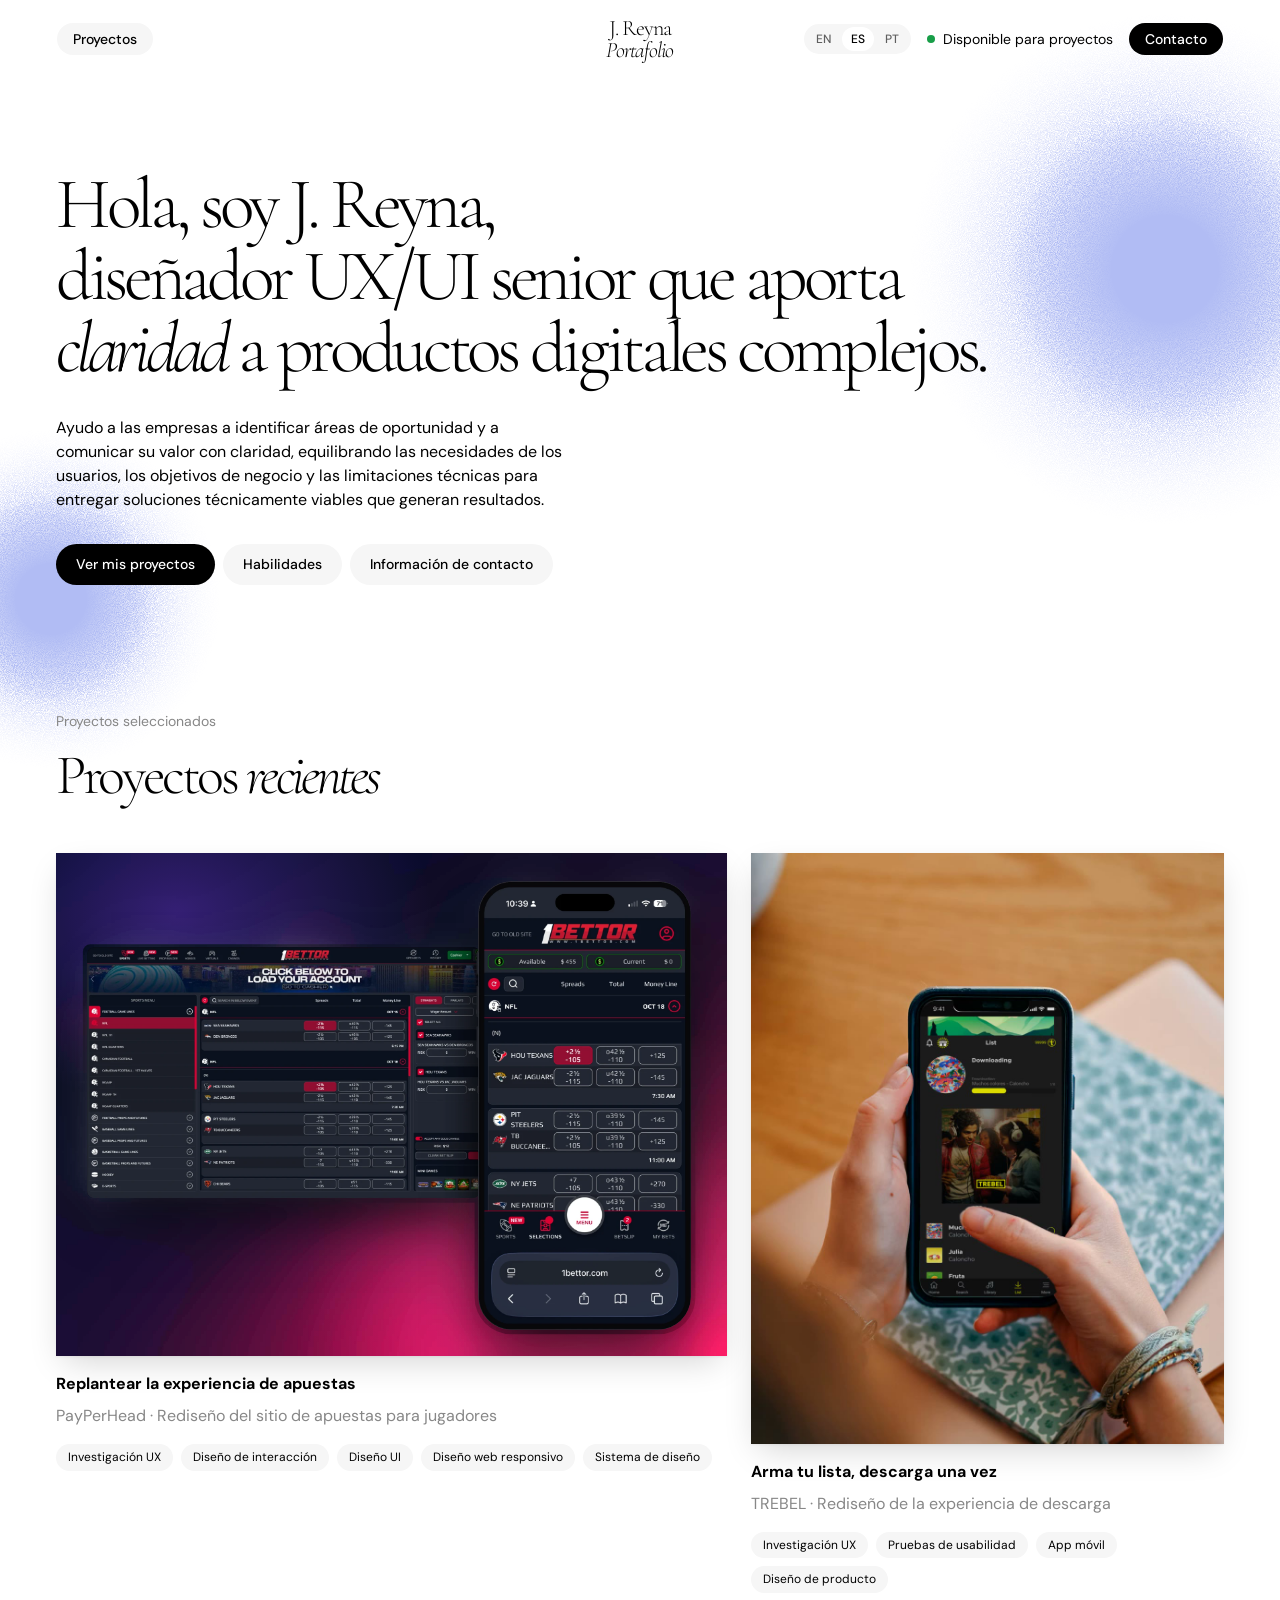
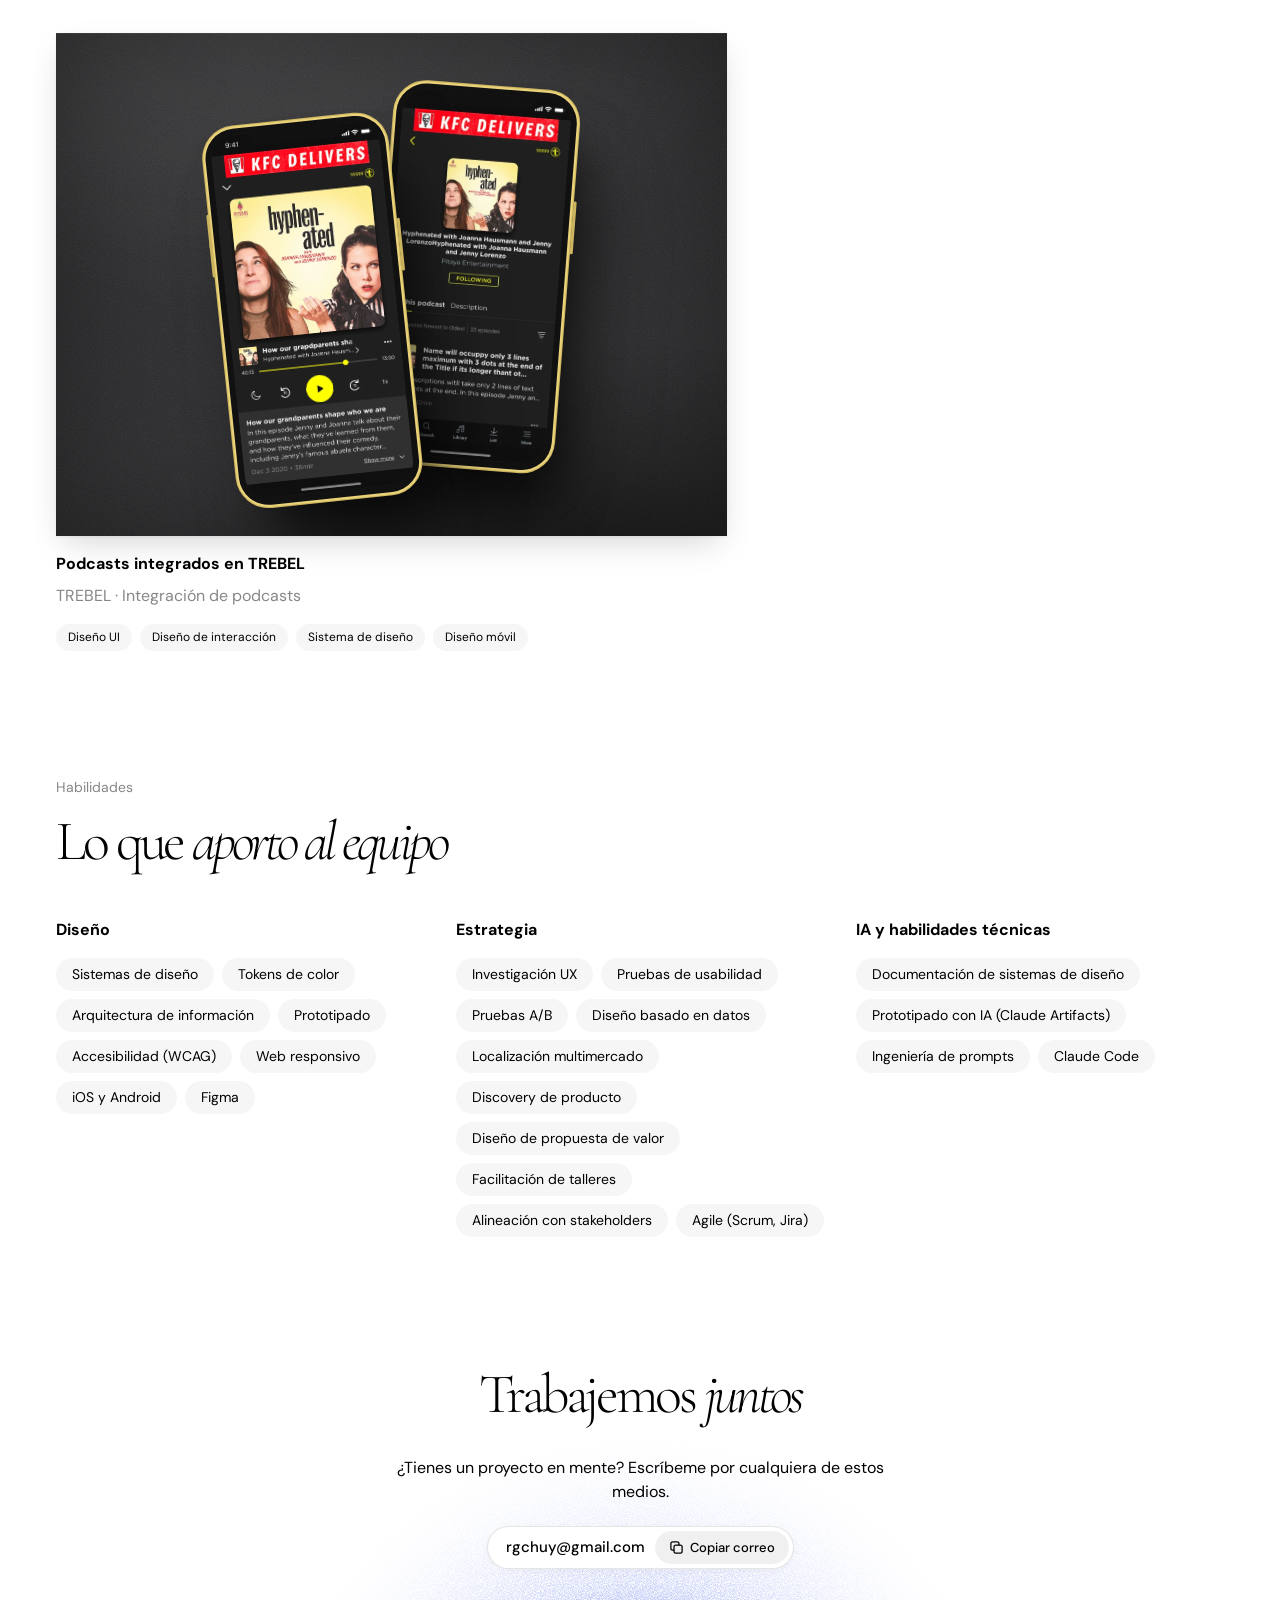
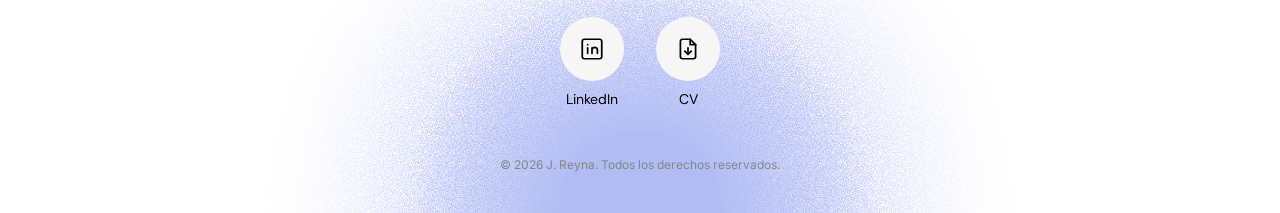
==== es/index.html @ 68fd041c "Update the skills list for UX/UI, product and lead roles Co-Authored-By: Claude Opus 5.5 <noreply@an" ====
<!doctype html>
<html lang="es">
<head>
  <meta charset="utf-8">
  <meta name="viewport" content="width=device-width, initial-scale=1">
  <title>J. Reyna — Portafolio</title>
  <meta name="description" content="Portafolio de J. Reyna: proyectos seleccionados, habilidades e información de contacto.">
  <link rel="preconnect" href="https://fonts.googleapis.com">
  <link rel="preconnect" href="https://fonts.gstatic.com" crossorigin>
  <link href="https://fonts.googleapis.com/css2?family=Cormorant+Garamond:ital,wght@0,300;1,300&family=DM+Sans:wght@400;500;700&family=Inter:wght@400&display=swap" rel="stylesheet">
  <link rel="stylesheet" href="../styles.css?v=145">
</head>
<body class="has-orbs" style="--project-color: #2343e0;">

  <!-- Grainy gradient orbs at the top of the page, in blue (ref. Cornelius "Point" cover) -->
  <div class="orbs" aria-hidden="true">
    <span class="orb orb--1"></span>
    <span class="orb orb--hero-left"></span>
  </div>

  <!-- ============ HEADER (fixed; becomes a floating bubble on scroll) ============ -->
  <header class="site-header" id="header">
    <div class="header-inner">
      <nav class="nav-left" aria-label="Principal">
        <a class="pill pill--soft" href="#work">Proyectos</a>
      </nav>

      <a class="wordmark" href="#top" aria-label="J. Reyna — inicio">
        <span>J. Reyna</span>
        <span class="wordmark-sub">Portafolio</span>
      </a>

      <div class="nav-right">
        <nav class="lang-switch" aria-label="Idioma"><a href="../index.html" hreflang="en" lang="en">EN</a><a href="../es/index.html" hreflang="es" lang="es" aria-current="page">ES</a><a href="../pt/index.html" hreflang="pt-BR" lang="pt-BR">PT</a></nav>
        <span class="availability"><i class="dot" aria-hidden="true"></i><span class="availability-text">Disponible para proyectos</span></span>
        <a class="pill pill--black" href="#contact">Contacto</a>
      </div>
    </div>
  </header>

  <main id="top">

    <!-- ============ HERO ============ -->
    <section class="hero">
      <h1 class="display">
        Hola, soy J. Reyna,<br>
        diseñador UX/UI senior que aporta<br class="br-wide">
        <em>claridad</em> a productos digitales complejos.
      </h1>
      <p class="lead">Ayudo a las empresas a identificar áreas de oportunidad y a comunicar su valor con claridad, equilibrando las necesidades de los usuarios, los objetivos de negocio y las limitaciones técnicas para entregar soluciones técnicamente viables que generan resultados.</p>
      <div class="cta-row">
        <a class="btn btn--black" href="#work">Ver mis proyectos</a>
        <a class="btn btn--soft" href="#skills">Habilidades</a>
        <a class="btn btn--soft" href="#contact">Información de contacto</a>
      </div>
    </section>

    <!-- ============ WORK ============ -->
    <section class="section" id="work">
      <div class="section-head">
        <p class="eyebrow">Proyectos seleccionados</p>
        <h2 class="display display--md">Proyectos <em>recientes</em></h2>
      </div>

      <!-- Each card: max 5 tags. Swap .thumb for an <img> to show real project crops. -->
      <div class="cards">
        <article class="card">
          <a class="thumb motion-shot" href="project-1.html" aria-label="Replantear la experiencia de apuestas">
            <img src="../images/project-1-cover-bg.jpg" alt="Replantear la experiencia de apuestas — experiencia de apuestas en escritorio y móvil">
            <svg class="shot-bg" viewBox="0 0 2000 1500" preserveAspectRatio="xMidYMid slice" aria-hidden="true"><defs><radialGradient id="p1c-g1"><stop offset="0" stop-color="#e0194a" stop-opacity=".55"/><stop offset="1" stop-color="#e0194a" stop-opacity="0"/></radialGradient><radialGradient id="p1c-g2"><stop offset="0" stop-color="#6a2bd1" stop-opacity=".45"/><stop offset="1" stop-color="#6a2bd1" stop-opacity="0"/></radialGradient><mask id="p1c-m"><rect width="2000" height="1500" fill="#fff"/><rect x="80" y="272" width="1200" height="770" rx="22" fill="#000"/><rect x="1247" y="72" width="658" height="1362" rx="110" fill="#000"/></mask></defs><g mask="url(#p1c-m)"><ellipse class="shot-glow shot-glow--1" cx="1560" cy="1380" rx="840" ry="630" fill="url(#p1c-g1)"/><ellipse class="shot-glow shot-glow--2" cx="360" cy="180" rx="760" ry="570" fill="url(#p1c-g2)"/></g></svg><span class="shot-layer shot-layer--desk" style="left:4.600%;top:18.800%;width:58.500%;height:49.933%;border-radius:1.71% / 2.67%;background-image:url('../images/project-1-cover.webp');background-size:170.940% 200.267%;background-position:11.084% 37.550%;" aria-hidden="true"></span><span class="shot-layer shot-layer--phone" style="left:62.900%;top:5.533%;width:31.800%;height:89.200%;border-radius:15.72% / 7.47%;background-image:url('../images/project-1-cover.webp');background-size:314.465% 112.108%;background-position:92.229% 51.235%;" aria-hidden="true"></span>
          </a>
          <div class="card-body">
            <h3><a href="project-1.html">Replantear la experiencia de apuestas</a></h3>
            <p>PayPerHead · Rediseño del sitio de apuestas para jugadores</p>
            <ul class="tags tags--small">
              <li>Investigación UX</li><li>Diseño de interacción</li><li>Diseño UI</li><li>Diseño web responsivo</li><li>Sistema de diseño</li>
            </ul>
          </div>
        </article>

        <article class="card">
          <a class="thumb thumb--tall" href="project-2.html" aria-label="Arma tu lista, descarga una vez">
            <video src="../assets/trebel-download-two-songs-tall.mp4" poster="../assets/trebel-download-two-songs-tall-poster.jpg" width="1024" height="1280" data-play-in-view muted loop playsinline preload="metadata" aria-label="Arma tu lista, descarga una vez — manos sosteniendo un iPhone mientras TREBEL descarga dos canciones de una lista de 8, con un anuncio durante la descarga"></video>
          </a>
          <div class="card-body">
            <h3><a href="project-2.html">Arma tu lista, descarga una vez</a></h3>
            <p>TREBEL · Rediseño de la experiencia de descarga</p>
            <ul class="tags tags--small">
              <li>Investigación UX</li><li>Pruebas de usabilidad</li><li>App móvil</li><li>Diseño de producto</li>
            </ul>
          </div>
        </article>

        <article class="card">
          <!-- Live mini version of the project 3 showcase: player + scrolling show page on rubber -->
          <a class="thumb thumb--scene" href="project-3.html" aria-label="Podcasts integrados en TREBEL">
            <span class="rubber-scene rubber-scene--thumb">
              <span class="iphone"><span class="iphone__screen">
                <span class="iphone__notch"></span>
                <img src="../images/podcast-screens/7-player-indicator.webp?v=2" width="750" height="1624" alt="Reproductor de podcasts en un teléfono" loading="lazy">
              </span></span>
              <span class="iphone"><span class="iphone__screen">
                <span class="iphone__notch"></span>
                <video src="../assets/trebel-podcast-show-scroll.mp4?v=3" poster="../assets/trebel-podcast-show-scroll-poster.jpg?v=3" width="750" height="1624" data-play-in-view muted loop playsinline preload="metadata" aria-label="Página de un programa de podcast desplazándose por sus episodios"></video>
              </span></span>
            </span>
          </a>
          <div class="card-body">
            <h3><a href="project-3.html">Podcasts integrados en TREBEL</a></h3>
            <p>TREBEL · Integración de podcasts</p>
            <ul class="tags tags--small">
              <li>Diseño UI</li><li>Diseño de interacción</li><li>Sistema de diseño</li><li>Diseño móvil</li>
            </ul>
          </div>
        </article>

      </div>
    </section>

    <!-- ============ SKILLS ============ -->
    <section class="section" id="skills">
      <div class="section-head">
        <p class="eyebrow">Habilidades</p>
        <h2 class="display display--md">Lo que <em>aporto al equipo</em></h2>
      </div>
      <div class="skills-grid">
        <div class="skill-group">
          <h3>Diseño</h3>
          <ul class="tags">
            <li>Sistemas de diseño</li><li>Tokens de color</li><li>Arquitectura de información</li><li>Prototipado</li><li>Accesibilidad (WCAG)</li><li>Web responsivo</li><li>iOS y Android</li><li>Figma</li>
          </ul>
        </div>
        <div class="skill-group">
          <h3>Estrategia</h3>
          <ul class="tags">
            <li>Investigación UX</li><li>Pruebas de usabilidad</li><li>Pruebas A/B</li><li>Diseño basado en datos</li><li>Localización multimercado</li><li>Discovery de producto</li><li>Diseño de propuesta de valor</li><li>Facilitación de talleres</li><li>Alineación con stakeholders</li><li>Agile (Scrum, Jira)</li>
          </ul>
        </div>
        <div class="skill-group">
          <h3>IA y habilidades técnicas</h3>
          <ul class="tags">
            <li>Documentación de sistemas de diseño</li><li>Prototipado con IA (Claude Artifacts)</li><li>Ingeniería de prompts</li><li>Claude Code</li>
          </ul>
        </div>
      </div>
    </section>
  </main>

  <!-- ============ FOOTER / CONTACT ============ -->
  <footer class="footer" id="contact">
    <span class="orb orb--footer" aria-hidden="true"></span>
    <h2 class="display display--md">Trabajemos <em>juntos</em></h2>
    <p class="lead lead--center">¿Tienes un proyecto en mente? Escríbeme por cualquiera de estos medios.</p>

    <div class="email-pill">
      <span class="email-pill__addr">rgchuy@gmail.com</span>
      <button type="button" class="email-pill__btn" data-copy-email="rgchuy@gmail.com" aria-label="Copiar la dirección de correo rgchuy@gmail.com">
        <svg viewBox="0 0 24 24" fill="none" stroke="currentColor" stroke-width="2" stroke-linecap="round" stroke-linejoin="round" aria-hidden="true"><rect x="8" y="8" width="13" height="13" rx="3"/><path d="M16 8V6a3 3 0 0 0-3-3H6a3 3 0 0 0-3 3v7a3 3 0 0 0 3 3h2"/></svg>
        <span class="email-pill__label">Copiar correo</span>
      </button>
    </div>

    <ul class="contact-icons">
      <li>
        <a class="icon-btn" href="https://www.linkedin.com/in/jes%C3%BAs-reyna-gonz%C3%A1lez-114232109/" target="_blank" rel="noopener" aria-label="LinkedIn">
          <svg viewBox="0 0 24 24" fill="none" stroke="currentColor" stroke-width="1.6" stroke-linecap="round" stroke-linejoin="round"><rect x="3" y="3" width="18" height="18" rx="2"/><path d="M8 11v5M8 8v.01M12 16v-5M12 13a2.5 2.5 0 0 1 5 0v3"/></svg>
        </a>
        <span>LinkedIn</span>
      </li>
      <li>
        <a class="icon-btn" href="../Jesus-Reyna-Senior-UX-UI-Product-Designer-CV-ES.pdf" download aria-label="Descargar CV (PDF)">
          <svg viewBox="0 0 24 24" fill="none" stroke="currentColor" stroke-width="1.6" stroke-linecap="round" stroke-linejoin="round"><path d="M14 3H7a2 2 0 0 0-2 2v14a2 2 0 0 0 2 2h10a2 2 0 0 0 2-2V8z"/><path d="M14 3v5h5M12 11v6M9 14l3 3 3-3"/></svg>
        </a>
        <span>CV</span>
      </li>
    </ul>

    <p class="meta">© <span id="year">2026</span> J. Reyna. Todos los derechos reservados.</p>
  </footer>

  <script src="../script.js?v=34"></script>
</body>
</html>
---- styles.css ----
/* Style reference: DESIGN-2.md (Bajgart Office) — white gallery wall, serif display + compact sans. */

:root {
  --color-gallery-white: #ffffff;
  --color-ink: #000000;
  --color-paper-gray: #f6f6f6;
  --color-quiet-gray: #878787;
  --color-availability-green: #189e48;
  --grid-line: rgba(0, 0, 0, 0.06);

  --font-display: 'Cormorant Garamond', 'Rhymes Text Light', Georgia, 'Times New Roman', serif;
  --font-sans: 'DM Sans', 'Saans Regular', ui-sans-serif, system-ui, -apple-system, 'Segoe UI', Roboto, sans-serif;
  --font-meta: 'Inter', ui-sans-serif, system-ui, sans-serif;

  --radius-pill: 50px;
  --radius-pill-lg: 60px;

  --section-gap: 64px;
  --page-pad: clamp(20px, 5vw, 56px);
}

*, *::before, *::after { box-sizing: border-box; }
html { scroll-behavior: smooth; scroll-padding-top: 96px; }
body {
  margin: 0;
  background: var(--color-gallery-white);
  color: var(--color-ink);
  font-family: var(--font-sans);
  font-size: 16px;
  line-height: 1.5;
  -webkit-font-smoothing: antialiased;
  overflow-x: clip;
}
a { color: inherit; text-decoration: none; }
ul { list-style: none; margin: 0; padding: 0; }
h1, h2, h3, p { margin: 0; }
:focus-visible { outline: 2px solid var(--color-ink); outline-offset: 3px; }

/* ---------- Typography ---------- */
.display {
  font-family: var(--font-display);
  font-weight: 300;
  font-size: clamp(44px, 8vw, 72px);
  line-height: 1;
  letter-spacing: -0.06em;
}
.display--md {
  font-size: clamp(38px, 6vw, 56px);
  line-height: 1.05;
  letter-spacing: -0.06em;
}
.display em { font-style: italic; font-weight: 300; letter-spacing: -0.07em; }
.lead { max-width: 520px; margin-top: 32px; }
.lead--center { margin-inline: auto; text-align: center; }
.eyebrow { font-size: 14px; line-height: 1.21; color: var(--color-quiet-gray); margin-bottom: 16px; }
.meta { font-family: var(--font-meta); font-size: 12px; line-height: 1.2; color: var(--color-quiet-gray); }

/* ---------- Pills & buttons ---------- */
.pill, .btn {
  display: inline-flex; align-items: center; justify-content: center;
  font-size: 14px; line-height: 1.21; font-weight: 500;
  white-space: nowrap; border: 0; cursor: pointer;
  transition: opacity .2s ease, background-color .2s ease;
}
.pill { padding: 8px 16px; border-radius: var(--radius-pill); }
.btn  { padding: 12px 20px; border-radius: var(--radius-pill-lg); }
.pill--soft, .btn--soft { background: var(--color-paper-gray); color: var(--color-ink); }
.pill--black, .btn--black { background: var(--color-ink); color: var(--color-gallery-white); }
.pill:hover, .btn:hover { opacity: .72; }

.tags { display: flex; flex-wrap: wrap; gap: 8px; }
.tags li {
  background: var(--color-paper-gray); color: var(--color-ink);
  padding: 8px 16px; border-radius: var(--radius-pill);
  font-size: 14px; line-height: 1.21;
}
.tags--small li { font-size: 12px; padding: 6px 12px; }

.dot {
  display: inline-block; width: 8px; height: 8px; border-radius: 50%;
  background: var(--color-availability-green);
}
.availability { display: inline-flex; align-items: center; gap: 8px; font-size: 14px; white-space: nowrap; }

/* ---------- Header: full-width at top, floating bubble once scrolled ---------- */
.site-header {
  position: fixed; inset: 0 0 auto 0; z-index: 50;
  display: flex; justify-content: center;
  padding: 16px var(--page-pad);
  pointer-events: none;
  transition: padding .35s ease;
}
.header-inner {
  pointer-events: auto;
  width: 100%; max-width: 1400px;
  display: grid; grid-template-columns: 1fr auto 1fr; align-items: center; gap: 16px;
  padding: 0;
  background: transparent;
  border: 1px solid transparent;
  border-radius: var(--radius-pill-lg);
  transition: max-width .4s ease, padding .4s ease, background-color .3s ease, border-color .3s ease;
}
.nav-left  { display: flex; gap: 8px; }
.nav-right { display: flex; align-items: center; justify-content: flex-end; gap: 16px; }
.wordmark {
  display: flex; flex-direction: column; align-items: center;
  font-family: var(--font-display); font-weight: 300;
  font-size: 22px; line-height: 1; letter-spacing: -0.04em; text-align: center;
}
.wordmark-sub { font-style: italic; }

.site-header.is-bubble { padding-top: 12px; }
.site-header.is-bubble .header-inner {
  max-width: 760px;
  padding: 8px 12px 8px 12px;
  background: var(--color-paper-gray);
  border-color: rgba(0, 0, 0, .08);
}
.site-header.is-bubble .pill--soft { background: var(--color-gallery-white); }
/* Apple-style frosted glass: translucent tint + blur and saturation of what scrolls underneath. */
@supports ((backdrop-filter: blur(1px)) or (-webkit-backdrop-filter: blur(1px))) {
  .site-header.is-bubble .header-inner {
    background: rgba(246, 246, 246, .62);
    -webkit-backdrop-filter: saturate(180%) blur(20px);
            backdrop-filter: saturate(180%) blur(20px);
    border-color: rgba(255, 255, 255, .5);
    box-shadow: 0 8px 32px rgba(0, 0, 0, .06), inset 0 1px 0 rgba(255, 255, 255, .6);
  }
  .site-header.is-bubble .pill--soft { background: rgba(255, 255, 255, .7); }
  /* Project pages: tint the glass with the project color (red on Players Redesign). */
  .has-orbs .site-header.is-bubble .header-inner {
    background: color-mix(in srgb, var(--project-color) 16%, rgb(255 255 255 / .55));
    border-color: color-mix(in srgb, var(--project-color) 25%, rgb(255 255 255 / .5));
    box-shadow: 0 8px 32px color-mix(in srgb, var(--project-color) 14%, transparent), inset 0 1px 0 rgba(255, 255, 255, .6);
  }
}
.site-header.is-bubble .availability-text { display: none; }

/* Language switcher (EN / ES / PT): segmented pill, current language on white. */
.lang-switch { display: inline-flex; gap: 2px; padding: 3px; border-radius: var(--radius-pill); background: var(--color-paper-gray); }
.lang-switch a {
  padding: 5px 9px; border-radius: var(--radius-pill);
  font-size: 12px; line-height: 1.2; font-weight: 500; color: #5f5f5f;
  transition: color .2s ease, background-color .2s ease;
}
.lang-switch a:hover { color: var(--color-ink); }
.lang-switch a[aria-current="page"] { background: var(--color-gallery-white); color: var(--color-ink); }
.site-header.is-bubble .lang-switch { background: rgba(255, 255, 255, .55); }

/* ---------- Layout ---------- */
main, .footer { max-width: 1400px; margin-inline: auto; padding-inline: var(--page-pad); }
.hero { padding-top: 168px; padding-bottom: var(--section-gap); }
.cta-row { display: flex; flex-wrap: wrap; gap: 8px; margin-top: 32px; }
.section { padding-block: var(--section-gap); }
.section-head { margin-bottom: 48px; }

/* ---------- Skills ---------- */
.skills-grid { display: grid; grid-template-columns: repeat(auto-fit, minmax(260px, 1fr)); gap: 40px 32px; }
.skill-group h3 { font-size: 16px; font-weight: 700; margin-bottom: 16px; }

/* ---------- Work cards: sharp crops, no radius, no shadow ---------- */
.cards { display: grid; grid-template-columns: repeat(12, 1fr); gap: 40px 24px; align-items: start; }
.card { grid-column: span 6; }
.card:nth-child(1) { grid-column: span 7; }
.card:nth-child(2) { grid-column: span 5; }
.card:nth-child(3) { grid-column: span 7; }

.thumb {
  display: flex; align-items: flex-end;
  aspect-ratio: 4 / 3; padding: 16px;
  background: var(--color-paper-gray);
  border-radius: 0;
  transition: background-color .25s ease;
}
.thumb--tall { aspect-ratio: 4 / 5; }
.thumb:hover { background: #ececec; }
.thumb img, .thumb video { width: 100%; height: 100%; object-fit: cover; display: block; }
.thumb-label { font-family: var(--font-meta); font-size: 12px; line-height: 1.2; color: var(--color-quiet-gray); }
.card-body { padding-top: 16px; display: grid; gap: 8px; }
.card-body h3 { font-size: 16px; font-weight: 700; }
.card-body p { color: var(--color-quiet-gray); margin-bottom: 8px; }

/* ---------- Footer ---------- */
.footer { padding-top: var(--section-gap); padding-bottom: 40px; text-align: center; }
.contact-icons { display: flex; flex-wrap: wrap; justify-content: center; gap: 32px; margin: 48px 0; }
.contact-icons li { display: grid; justify-items: center; gap: 8px; font-size: 14px; }
.icon-btn {
  display: grid; place-items: center; width: 64px; height: 64px;
  border-radius: 50%; background: var(--color-paper-gray); color: var(--color-ink);
  transition: background-color .2s ease, color .2s ease;
}
.icon-btn svg { width: 26px; height: 26px; }
.icon-btn:hover { background: var(--color-ink); color: var(--color-gallery-white); }

/* ---------- Responsive ---------- */
@media (max-width: 860px) {
  .availability-text { display: none; }
  .cards { grid-template-columns: 1fr; }
  .card, .card:nth-child(n) { grid-column: auto; }
}
@media (max-width: 560px) {
  .header-inner { grid-template-columns: 1fr auto; gap: 8px; }
  .nav-right { gap: 8px; }
  .nav-left { gap: 4px; }
  .pill { padding: 8px 12px; }
  .site-header.is-bubble .header-inner { padding: 6px 8px; }
  .wordmark { display: none; }
  .site-header.is-bubble .header-inner { max-width: 100%; }
  .hero { padding-top: 128px; }
}

@media (prefers-reduced-motion: reduce) {
  html { scroll-behavior: auto; }
  * { transition: none !important; }
}

/* ---------- Project pages ---------- */
.project-hero { padding-bottom: 40px; }
.project-hero .eyebrow a:hover { color: var(--color-ink); }
.project-image { padding-bottom: var(--section-gap); }
.thumb--wide { aspect-ratio: 16 / 9; }
.project-detail { display: grid; grid-template-columns: 1.4fr 1fr; gap: 64px; position: relative; isolation: isolate; padding-block: 120px; }
/* Full-bleed grid paper behind "Long story short"; fades in at the top and out at the bottom. */
.project-detail::before {
  content: ""; position: absolute; z-index: -1;
  top: 0; bottom: 0; left: 50%; width: 100vw; transform: translateX(-50%);
  background-image:
    linear-gradient(to right, var(--grid-line) 1px, transparent 1px),
    linear-gradient(to bottom, var(--grid-line) 1px, transparent 1px);
  background-size: 24px 24px;
  -webkit-mask-image: linear-gradient(to bottom, transparent, #000 25%, #000 75%, transparent);
          mask-image: linear-gradient(to bottom, transparent, #000 25%, #000 75%, transparent);
  pointer-events: none;
}
.story-text { display: grid; gap: 16px; margin-top: 32px; max-width: 560px; }
.facts { display: grid; gap: 40px; align-content: start; }
.fact h3 { font-size: 16px; font-weight: 700; margin-bottom: 16px; }
.more-grid { display: grid; grid-template-columns: repeat(auto-fit, minmax(240px, 1fr)); gap: 32px 24px; }
.more-card { display: grid; gap: 8px; align-content: start; }
.more-card .thumb { aspect-ratio: 4 / 3; }
.more-card:hover .thumb { background: #ececec; }
.more-title { font-size: 16px; font-weight: 700; }
.card-body h3 a:hover { opacity: .6; }
@media (max-width: 860px) { .project-detail { grid-template-columns: 1fr; gap: 40px; } }

/* ---------- Image hover: grow ---------- */
.thumb { position: relative; transition: background-color .25s ease, transform .4s cubic-bezier(.2, .7, .2, 1); }
.thumb:hover,
.more-card:hover .thumb { transform: scale(1.04); z-index: 2; }
@media (prefers-reduced-motion: reduce) { .thumb:hover, .more-card:hover .thumb { transform: none; } }

/* ---------- Real images inside .thumb ---------- */
.thumb:has(img), .thumb:has(video) { padding: 0; overflow: hidden; background: var(--color-ink); }
/* Subtle depth on every image */
.thumb:has(img), .thumb:has(video) { box-shadow: 0 1px 2px rgba(0, 0, 0, .06), 0 12px 32px -8px rgba(0, 0, 0, .18); }
.thumb--natural { aspect-ratio: auto; display: block; }
.thumb--natural img { height: auto; }
.thumb--natural video { width: 100%; height: auto; display: block; }

/* ---------- Scroll reveal (classes added by script.js; ref. bajgartoffice.com/studies) ---------- */
.reveal {
  opacity: 0;
  transition: opacity .7s ease, transform .9s cubic-bezier(.2, .8, .2, 1);
  transition-delay: var(--reveal-delay, 0ms);
  will-change: transform, opacity;
}
.reveal--pop { transform: translateY(18px) rotate(3deg); transform-origin: left top; }
.reveal--slide { transform: translateX(20px); }
.reveal.is-visible { opacity: 1; transform: none; }

/* ---------- Before / After (project pages) ---------- */
.compare-list { display: grid; gap: 96px; }
.compare {
  display: grid; gap: 24px 32px;
  grid-template-columns: 1fr 1fr;
  grid-template-areas: "head head" "before after" "notes notes";
  align-items: start;
}
.compare-head { grid-area: head; display: flex; align-items: center; justify-content: space-between; gap: 16px; }
.compare-head h3 { font-size: 16px; font-weight: 700; }
.compare-img { position: relative; margin: 0; }
.compare-img--before { grid-area: before; }
.compare-img--after { grid-area: after; }
.compare-img .thumb:hover, .feature-img:hover { transform: none; }
.compare-label {
  position: absolute; top: 12px; left: 12px; z-index: 3;
  font-size: 12px; line-height: 1.2; font-weight: 500;
  padding: 6px 12px; border-radius: var(--radius-pill);
  background: var(--color-gallery-white); color: var(--color-ink);
}
.compare-img--after .compare-label { background: var(--color-ink); color: var(--color-gallery-white); }
.compare-notes { grid-area: notes; }
.compare-notes ul { display: grid; grid-template-columns: repeat(auto-fit, minmax(240px, 1fr)); gap: 12px 32px; }
.compare-notes li { padding-left: 16px; position: relative; font-size: 14px; }
.compare-notes li::before { content: ""; position: absolute; left: 0; top: .6em; width: 6px; height: 6px; border-radius: 50%; background: var(--color-ink); }

/* Single full-width highlight inside the before/after list */
.feature { display: grid; gap: 24px; }
.feature h3 { font-size: 16px; font-weight: 700; }
.feature-img { margin: 0; }
.feature-text { max-width: 720px; }
.feature-headline { max-width: 820px; margin-bottom: 24px; font-variant-numeric: lining-nums; font-feature-settings: "lnum" 1; }
@media (max-width: 560px) { .feature-headline { font-size: clamp(28px, 8.6vw, 38px); } }

/* "The old process": step map + stats */
.process { display: grid; gap: 16px; margin-bottom: 48px; }
.process h3 { font-size: 16px; font-weight: 700; }
.process-sub { color: var(--color-quiet-gray); max-width: 960px; }
.process-steps { list-style: none; padding: 0; margin: 8px 0 0; display: grid; grid-template-columns: repeat(6, 1fr); gap: 8px; }
.process-step {
  display: flex; align-items: baseline; gap: 6px;
  padding: 10px 12px; border-radius: 10px; font-size: 13px; line-height: 1.3;
  background: var(--color-paper-gray); border: 1px solid transparent;
}
.process-num { flex: none; font-weight: 700; font-size: 13px; }
.process-step--pain { background: #fdecec; border-color: #e5484d; }
.process-step--loop { background: transparent; border: 1px dashed #e5484d; }
/* Old process → New design */
/* Full width: Old process | arrow | New design, each group split into two equal columns */
.process-stats { display: grid; grid-template-columns: 1fr auto 1fr; align-items: start; gap: 24px 48px; margin-top: 16px; }
.stat-group { display: grid; gap: 10px; }
.stat-group-label { font-size: 11px; line-height: 16px; font-weight: 700; letter-spacing: .06em; text-transform: uppercase; color: var(--color-quiet-gray); }
.stat-group--new .stat-group-label { color: var(--color-availability-green); }
.stat-items { display: grid; grid-template-columns: 1fr 1fr; gap: 32px; }
.stat-items > div { display: grid; align-content: start; gap: 4px; }
.process-stats strong { font-weight: 700; font-size: clamp(36px, 4vw, 48px); line-height: 1; letter-spacing: -0.03em; }
.stat-items span { font-size: 14px; color: var(--color-quiet-gray); }
.stat-group--new strong { color: var(--color-availability-green); }
/* Sits on the numbers row: label (16px) + gap (10px), then centered on the 48px numbers */
.stat-arrow { font-size: 28px; line-height: clamp(36px, 4vw, 48px); color: var(--color-quiet-gray); margin-top: 26px; }
@media (max-width: 1024px) { .process-steps { grid-template-columns: repeat(3, 1fr); } }
/* Mobile + tablet: groups stack, arrow hidden */
@media (max-width: 860px) {
  .process-stats { grid-template-columns: 1fr; gap: 16px; }
  .stat-arrow { display: none; }
  .stat-group--new { padding-top: 16px; border-top: 1px solid #e9e9e9; }
}
/* Mobile: compact chips — number inline with the label, so the 12 steps read as "a lot" without taking over. */
@media (max-width: 560px) {
  .process-steps { grid-template-columns: repeat(2, 1fr); gap: 6px; margin-top: 8px; }
  .process-step { padding: 8px 10px; border-radius: 8px; }
  .stat-items { gap: 24px; }
  .process-stats strong { font-size: 36px; }
  .stat-items span { font-size: 13px; }
}

/* Toggle: hidden on desktop (both versions visible), drives the single image on mobile. */
.compare-toggle { display: none; padding: 4px; gap: 4px; border-radius: var(--radius-pill); background: var(--color-paper-gray); }
.compare-toggle button {
  font: inherit; font-size: 14px; font-weight: 500; line-height: 1.21;
  padding: 8px 16px; border: 0; border-radius: var(--radius-pill);
  background: transparent; color: var(--color-ink); cursor: pointer;
  transition: background-color .3s ease, color .3s ease;
}
.compare-toggle button[aria-pressed="true"] { background: var(--color-ink); color: var(--color-gallery-white); }

@media (max-width: 860px) {
  .compare-list { gap: 64px; }
  .compare { grid-template-columns: 1fr; grid-template-areas: "head" "media" "notes"; }
  .compare-toggle { display: inline-flex; }
  /* Both images share one cell; the incoming version wipes in over the other, left to right. */
  .compare-img--before, .compare-img--after { grid-area: media; z-index: 1; }
  .compare[data-state="before"] .compare-img--before,
  .compare[data-state="after"] .compare-img--after { z-index: 2; }
  .compare[data-animated] [class*="compare-img--"] { will-change: clip-path; }
  .compare[data-animated][data-state="before"] .compare-img--before,
  .compare[data-animated][data-state="after"] .compare-img--after { animation: compare-wipe 1.4s cubic-bezier(.65, 0, .35, 1) both; }
  .compare-notes { align-self: start; }
}

@keyframes compare-wipe {
  from { clip-path: inset(0 100% 0 0); }
  to   { clip-path: inset(0 0 0 0); }
}
@media (prefers-reduced-motion: reduce) {
  .compare[data-animated] [class*="compare-img--"] { animation-duration: .01ms !important; }
}

/* ---------- What was removed (project 1) ---------- */
.removed { display: grid; gap: 16px; margin-top: 40px; }
.removed h3 { font-size: 16px; font-weight: 700; }
.removed-list { display: grid; grid-template-columns: repeat(3, 1fr); gap: 16px; margin-top: 8px; }
.removed-card {
  display: flex; flex-direction: column; overflow: hidden;
  background: var(--color-gallery-white); border: 1px solid #e9e9e9; border-radius: 16px;
}
.removed-visual {
  position: relative; height: 200px; overflow: hidden;
  display: grid; place-items: center; background: var(--color-paper-gray);
}
.removed-badge {
  position: absolute; top: 12px; left: 12px; z-index: 2;
  font-size: 11px; font-weight: 700; letter-spacing: .04em; text-transform: uppercase;
  padding: 4px 10px; border-radius: var(--radius-pill); background: #e5484d; color: #fff;
}
.removed-body { display: grid; gap: 4px; padding: 20px; font-size: 14px; }
.removed-body h4 { margin: 0 0 4px; font-size: 16px; font-weight: 700; }
.removed-body p { margin: 0; }
.removed-tag { margin-top: 10px !important; font-size: 11px; font-weight: 700; letter-spacing: .04em; text-transform: uppercase; }
.removed-tag--before { color: #e5484d; }
.removed-tag--now { color: var(--color-availability-green); }
.removed-tag--before + p { color: var(--color-quiet-gray); }

/* Mini recreations of the removed old UI (kept straight; only the cards tilt in the mobile stack) */
.old-ui { font-family: var(--font-meta); opacity: .9; box-shadow: 0 10px 24px rgba(0, 0, 0, .08); }
.old-dropdown { width: 78%; align-self: start; margin-top: 44px; background: #fff; font-size: 9px; line-height: 1.2; }
.old-dropdown-head { position: relative; padding: 7px 10px; text-align: center; font-weight: 700; color: #fff; background: #3b82f6; }
.old-dropdown-head span { position: absolute; right: 10px; }
.old-dropdown li { padding: 3px 10px; color: #555; }
.old-dropdown li.is-on { color: #2563eb; font-weight: 700; background: #eef4ff; }
.old-wizard { width: 82%; }
.old-wizard-bar { display: flex; align-items: center; justify-content: space-between; padding: 10px 14px; font-size: 11px; font-weight: 700; color: #fff; background: #3b82f6; }
.old-dots { display: flex; gap: 10px; background: linear-gradient(#fff, #fff) center / 100% 1.5px no-repeat; }
.old-dots i { width: 10px; height: 10px; border: 1.5px solid #fff; border-radius: 50%; background: #3b82f6; }
.old-dots i.is-on { background: #fff; }
.old-buttons { display: flex; gap: 6px; padding: 8px; background: #fff; border-top: 2px solid #c026d3; }
.old-buttons span { padding: 6px 14px; font-size: 10px; text-transform: uppercase; color: #444; border: 1px solid #c026d3; }
.old-buttons span.is-on { color: #fff; background: #c026d3; }

.removed-controls { display: none; }

/* Mobile: the three cards become a tilted stack — swipe or tap the arrows to cycle. */
@media (max-width: 860px) {
  .removed-list {
    grid-template-columns: 1fr; grid-template-areas: "card"; gap: 0;
    padding: 4px 14px 30px; touch-action: pan-y;
  }
  .removed-card {
    grid-area: card; transform-origin: 50% 100%;
    box-shadow: 0 8px 24px rgba(0, 0, 0, .06);
    transition: transform .5s cubic-bezier(.2, .8, .2, 1), opacity .35s ease;
  }
  .removed-card[data-pos="0"] { z-index: 3; }
  .removed-card[data-pos="1"] { z-index: 2; transform: translateY(14px) rotate(4deg) scale(.96); pointer-events: none; }
  .removed-card[data-pos="2"] { z-index: 1; transform: translateY(26px) rotate(-4deg) scale(.92); pointer-events: none; }
  .removed-card.is-leaving { z-index: 4; transform: translateX(-115%) rotate(-14deg); opacity: 0; }
  .removed-card > * { transition: opacity .3s ease; }
  .removed-card:not([data-pos="0"]) > * { opacity: 0; }
  .removed-visual { height: 150px; }
  .removed-body { padding: 16px; font-size: 13px; }
  .removed-controls { display: flex; align-items: center; justify-content: center; gap: 16px; }
  .removed-controls button {
    width: 40px; height: 40px; border: 0; border-radius: 50%; cursor: pointer;
    font: inherit; font-size: 16px; color: var(--color-ink); background: var(--color-paper-gray);
  }
  .removed-count { font-family: var(--font-meta); font-size: 12px; color: var(--color-quiet-gray); min-width: 40px; text-align: center; }
}

/* ---------- Grainy gradient orbs (per-project color via --project-color on <body>) ---------- */
.has-orbs { position: relative; }
.orbs { position: absolute; inset: 0; z-index: -1; overflow: hidden; pointer-events: none; }
.orb {
  position: absolute; width: var(--orb-size, 560px); aspect-ratio: 1;
  opacity: .35;
  animation: orb-drift 18s ease-in-out infinite alternate;
}
/* Halo: soft falloff intersected with fine noise = stippled, halftone-like edge. */
.orb::before, .orb::after { content: ""; position: absolute; inset: 0; border-radius: 50%; }
.orb::before {
  background: radial-gradient(circle closest-side, var(--project-color) 0%, var(--project-color) 42%, transparent 100%);
  -webkit-mask-image: radial-gradient(circle closest-side, #000 0%, #000 53%, transparent 100%), url("data:image/svg+xml,%3Csvg xmlns='http://www.w3.org/2000/svg' width='180' height='180'%3E%3Cfilter id='n'%3E%3CfeTurbulence type='fractalNoise' baseFrequency='1.1' numOctaves='2' stitchTiles='stitch'/%3E%3CfeColorMatrix values='0 0 0 0 0 0 0 0 0 0 0 0 0 0 0 2.4 0 0 0 -0.7'/%3E%3C/filter%3E%3Crect width='100%25' height='100%25' filter='url(%23n)'/%3E%3C/svg%3E");
          mask-image: radial-gradient(circle closest-side, #000 0%, #000 53%, transparent 100%), url("data:image/svg+xml,%3Csvg xmlns='http://www.w3.org/2000/svg' width='180' height='180'%3E%3Cfilter id='n'%3E%3CfeTurbulence type='fractalNoise' baseFrequency='1.1' numOctaves='2' stitchTiles='stitch'/%3E%3CfeColorMatrix values='0 0 0 0 0 0 0 0 0 0 0 0 0 0 0 2.4 0 0 0 -0.7'/%3E%3C/filter%3E%3Crect width='100%25' height='100%25' filter='url(%23n)'/%3E%3C/svg%3E");
  -webkit-mask-composite: source-in;
          mask-composite: intersect;
}
/* Core: solid color in the middle, fading out before the grain takes over. */
.orb::after { background: radial-gradient(circle closest-side, var(--project-color) 0%, var(--project-color) 20%, transparent 58%); }
.orb--1 { --orb-size: clamp(320px, 42vw, 620px); top: 0;   right: -12%; }
.orb--2 { --orb-size: clamp(280px, 36vw, 540px); top: 20%; left: -14%; animation-delay: -6s; }
.orb--3 { --orb-size: clamp(300px, 40vw, 600px); top: 47%; right: -16%; animation-delay: -11s; }
.orb--4 { --orb-size: clamp(260px, 34vw, 500px); top: 76%; left: -10%; animation-delay: -3s; }
.orb--hero-left { --orb-size: clamp(220px, 28vw, 420px); top: 420px; left: -10%; animation-delay: -8s; }
/* Big orb filling the "Let's work together" footer */
.footer:has(.orb--footer) { position: relative; isolation: isolate; overflow: clip; }
.orb--footer {
  --orb-size: clamp(520px, 95vw, 800px); z-index: -1;
  /* Anchored to the bottom: the glow fades out before the footer's top edge, and only the page end cuts it. */
  left: 50%; margin-left: calc(var(--orb-size) / -2);
  bottom: calc(var(--orb-size) * -0.5);
}
@keyframes orb-drift {
  from { transform: translate3d(0, 0, 0) scale(1); }
  to   { transform: translate3d(24px, -32px, 0) scale(1.06); }
}
@media (prefers-reduced-motion: reduce) { .orb { animation: none; } }

/* ---------- Lightbox: click a project image to view it larger ---------- */
[data-zoomable] { cursor: zoom-in; }
.lightbox {
  position: fixed; inset: 0; z-index: 100; margin: 0; padding: 0;
  width: 100%; height: 100%; max-width: none; max-height: none;
  border: 0; background: transparent; overflow: auto;
}
.lightbox::backdrop { background: rgba(10, 10, 12, .82); backdrop-filter: blur(6px); }
.lightbox-stage { min-height: 100%; display: grid; place-items: safe center; padding: 56px 16px; box-sizing: border-box; }
.lightbox img {
  display: block; max-width: min(1600px, 94vw); max-height: 86vh; width: auto; height: auto;
  box-shadow: 0 24px 80px rgba(0, 0, 0, .45); cursor: zoom-in;
  animation: lightbox-in .35s cubic-bezier(.2, .8, .2, 1);
}
/* Second click: natural size, scroll to explore details */
.lightbox.is-zoomed img { max-width: none; max-height: none; cursor: zoom-out; }
.lightbox-close {
  position: fixed; top: 16px; right: 16px; z-index: 2;
  width: 44px; height: 44px; border: 0; border-radius: 50%; cursor: pointer;
  font: inherit; font-size: 22px; line-height: 1; color: var(--color-ink); background: rgba(255, 255, 255, .9);
}
.lightbox-hint { position: fixed; bottom: 16px; left: 0; right: 0; text-align: center; font-family: var(--font-meta); font-size: 12px; color: rgba(255, 255, 255, .7); pointer-events: none; }
@keyframes lightbox-in { from { opacity: 0; transform: scale(.96); } to { opacity: 1; transform: none; } }
@media (prefers-reduced-motion: reduce) { .lightbox img { animation: none; } }

/* ---------- Drag-to-compare slider (proposal B for color themes) ---------- */
.slider-row { display: grid; gap: 24px; }
.slider-row h3 { font-size: 16px; font-weight: 700; }
.slider-row .compare-notes { grid-area: auto; }
.slider-compare {
  position: relative; overflow: hidden; width: 100%; max-width: 880px; margin-inline: auto;
  aspect-ratio: 4 / 3; background: var(--color-paper-gray);
  box-shadow: 0 1px 2px rgba(0, 0, 0, .06), 0 12px 32px -8px rgba(0, 0, 0, .18);
  user-select: none; -webkit-user-select: none;
}
.slider-compare--wide { max-width: none; }
.theme-video { width: 100%; max-width: 880px; margin: 0 auto; }
.theme-video video { display: block; width: 100%; height: auto; aspect-ratio: 4 / 3; background: var(--color-paper-gray); box-shadow: 0 1px 2px rgba(0, 0, 0, .06), 0 12px 32px -8px rgba(0, 0, 0, .18); }
.slider-img { position: absolute; inset: 0; width: 100%; height: 100%; object-fit: cover; display: block; }
.slider-before { position: absolute; inset: 0; clip-path: inset(0 calc(100% - var(--pos)) 0 0); }
.slider-label {
  position: absolute; top: 12px; z-index: 3; pointer-events: none;
  font-size: 12px; font-weight: 500; line-height: 1.2; padding: 6px 12px; border-radius: var(--radius-pill);
}
.slider-label--before { left: 12px; background: var(--color-gallery-white); color: var(--color-ink); }
.slider-label--after { right: 12px; background: var(--color-ink); color: var(--color-gallery-white); }
.slider-handle {
  position: absolute; top: 0; bottom: 0; left: var(--pos); z-index: 2; width: 2px; margin-left: -1px;
  background: var(--color-gallery-white); box-shadow: 0 0 12px rgba(0, 0, 0, .25); pointer-events: none;
}
.slider-knob {
  position: absolute; top: 50%; left: 50%; transform: translate(-50%, -50%);
  display: grid; place-items: center; width: 44px; height: 44px; border-radius: 50%;
  font-size: 16px; font-weight: 700; letter-spacing: 2px; color: var(--color-ink);
  background: var(--color-gallery-white); box-shadow: 0 4px 16px rgba(0, 0, 0, .25);
}
/* Invisible native range on top: handles mouse, touch and keyboard. */
.slider-range {
  position: absolute; inset: 0; z-index: 4; width: 100%; height: 100%; margin: 0;
  opacity: 0; cursor: ew-resize; -webkit-appearance: none; appearance: none; background: transparent;
}
.slider-range:focus-visible + * , .slider-compare:has(.slider-range:focus-visible) { outline: 2px solid var(--color-ink); outline-offset: 3px; }

/* ======================================================================
   Project 2 · TREBEL Download Queue
   TREBEL colors (yellow, ink, dark app UI) inside the portfolio's own type:
   serif display headings + DM Sans. Montserrat only for the logo and app screens.
   ====================================================================== */
:root { --tb-yellow: #FFF200; --tb-pale: #FFF9A6; --tb-ink: #111; --tb-app: #1f1f1f; --tb-accent: #E2652A; --font-tb: var(--font-sans); --font-tb-ui: 'Montserrat', var(--font-sans); }

.tb-logo { display: inline-block; margin-bottom: 18px; padding: 2px 10px; border: 4px solid var(--tb-ink); background: var(--tb-yellow); font-family: var(--font-tb-ui); font-weight: 700; font-size: 18px; letter-spacing: .04em; }
.tb-meta { display: grid; grid-template-columns: repeat(4, auto); justify-content: start; gap: 16px 40px; margin: 32px 0 0; }
.tb-meta dt { font-size: 11px; font-weight: 700; letter-spacing: .08em; text-transform: uppercase; color: var(--color-quiet-gray); margin-bottom: 4px; }
.tb-meta dd { margin: 0; font-size: 14px; }

.tb-kpis { display: grid; grid-template-columns: repeat(3, 1fr); gap: 16px; margin-top: 24px; }
.tb-kpi { padding: 24px 28px; border-radius: 16px; background: var(--tb-ink); color: #fff; }
.tb-kpi strong { display: block; font-family: var(--font-tb); font-weight: 700; font-size: clamp(34px, 4vw, 52px); line-height: 1.05; letter-spacing: -.02em; }
.tb-kpi span { font-size: 14px; opacity: .85; }
.tb-kpi--yellow { background: var(--tb-yellow); color: var(--tb-ink); }
.tb-kpi--yellow span { opacity: 1; }

.tb-title { font-family: var(--font-tb); font-weight: 300; text-transform: uppercase; font-size: clamp(32px, 5vw, 56px); line-height: 1.05; letter-spacing: -.01em; }
.tb-title b { font-weight: 800; }
.tb-outline { color: transparent; -webkit-text-stroke: 1.5px var(--tb-ink); font-weight: 800; }
.tb-lead { font-size: 20px; line-height: 1.5; max-width: 760px; }
.tb-body { font-size: 17px; line-height: 1.6; color: #333; max-width: 760px; margin-top: 16px; }
.tb-source { margin-top: 12px; font-size: 13px; color: var(--color-quiet-gray); }

/* Context */
.tb-features { display: grid; grid-template-columns: repeat(3, 1fr); gap: 20px; margin-top: 40px; }
.tb-feature { margin: 0; overflow: hidden; border-radius: 16px; background: #fff; border: 1px solid #ececec; box-shadow: 0 12px 32px -16px rgba(0, 0, 0, .18); }
/* The ads are 9:16 on TREBEL yellow: shown whole on a matching yellow card */
/* Ads shown whole: the box matches the image ratio (1529 × 2000), so nothing is cropped */
.tb-feature img { display: block; width: 100%; height: auto; aspect-ratio: 1529 / 2000; object-fit: cover; background: #FFF200; }
.tb-feature figcaption { padding: 14px 18px; font-family: var(--font-tb); font-weight: 700; font-size: 15px; }
.tb-stats { display: grid; grid-template-columns: repeat(3, 1fr); margin-top: 48px; border-top: 2px solid var(--tb-ink); }
.tb-stats div { padding: 20px 16px 0 0; }
.tb-stats strong { display: block; font-family: var(--font-tb); font-weight: 700; font-size: clamp(30px, 4vw, 48px); letter-spacing: -.02em; }
.tb-stats span { display: block; margin-top: 4px; font-size: 14px; line-height: 1.4; color: #333; }
.tb-company { display: flex; align-items: center; gap: 40px; margin-top: 32px; padding: 24px 32px; border-radius: 16px; background: #1e1e1e; color: #fff; }
.tb-company strong { font-family: var(--font-tb); font-weight: 700; font-size: 36px; }
.tb-company span { margin-left: 6px; font-size: 14px; opacity: .8; }
.tb-company p { margin-left: auto; max-width: 620px; font-size: 14px; line-height: 1.4; opacity: .7; }

/* Problem */
.tb-problem { display: grid; grid-template-columns: 1fr 1fr; gap: 20px; align-items: center; }
.tb-bigstat { font-family: var(--font-tb); font-weight: 700; font-size: clamp(96px, 14vw, 150px); line-height: .9; letter-spacing: -.04em; margin-bottom: 16px; }
.tb-bigstat small { font-size: .4em; letter-spacing: -.01em; }
.tb-dots { display: grid; grid-template-columns: repeat(10, 1fr); gap: 10px; }
.tb-dots i { display: block; aspect-ratio: 1; border-radius: 50%; border: 2px solid var(--tb-ink); background: transparent; transition: background-color .3s ease var(--d, 0ms); }
.tb-dots.is-on i.is-filled { background: var(--tb-yellow); }
.tb-goals { display: grid; grid-template-columns: 1fr 1fr; gap: 20px; margin-top: 40px; }
.tb-box { padding: 22px 26px; border: 2px solid var(--tb-ink); border-radius: 16px; }
.tb-box b { display: block; margin-bottom: 8px; font-size: 12px; letter-spacing: .08em; text-transform: uppercase; }
.tb-box p { font-size: 18px; line-height: 1.45; font-weight: 600; }
.tb-box--yellow { background: var(--tb-yellow); }

/* Blind spot */
.tb-assume { max-width: 960px; font-family: var(--font-display); font-weight: 300; font-size: clamp(34px, 5vw, 56px); line-height: 1.08; letter-spacing: -.05em; }
.tb-strike { text-decoration: line-through; text-decoration-thickness: 4px; text-decoration-color: var(--tb-accent); }
.tb-vs { display: grid; grid-template-columns: 1fr 60px 1fr; align-items: stretch; margin-top: 40px; }
.tb-vs-col { padding: 28px; border-radius: 16px; background: #fff; border: 1px solid #e6e6e6; }
.tb-vs-col h3 { margin-bottom: 12px; font-family: var(--font-tb); font-weight: 800; font-size: 22px; }
.tb-vs-col h3 span { display: block; margin-top: 4px; font-size: 11px; font-weight: 700; letter-spacing: .08em; text-transform: uppercase; color: var(--color-quiet-gray); }
.tb-vs-col p { font-size: 16px; line-height: 1.5; }
.tb-vs-col--dark { background: var(--tb-ink); color: #fff; border-color: var(--tb-ink); }
.tb-vs-col--dark h3 span { color: var(--tb-yellow); }
.tb-vs-mid { display: flex; align-items: center; justify-content: center; font-family: var(--font-tb); font-weight: 700; font-size: 20px; }

/* Research */
.tb-research { display: grid; grid-template-columns: 1fr 1fr; gap: 24px; }
.tb-rcard { padding: 28px; border-radius: 16px; background: #fff; border: 1px solid #e6e6e6; }
.tb-tool { display: inline-block; padding: 4px 10px; border-radius: 4px; background: var(--tb-yellow); font-size: 12px; font-weight: 800; letter-spacing: .06em; text-transform: uppercase; }
.tb-rcard h3 { margin: 16px 0 10px; font-family: var(--font-tb); font-weight: 800; font-size: 24px; line-height: 1.2; }
.tb-rcard p { font-size: 16px; line-height: 1.55; color: #333; }
.tb-num { margin-top: 20px; font-family: var(--font-tb); font-weight: 700; font-size: 52px !important; letter-spacing: -.03em; color: var(--tb-ink) !important; }
.tb-num small { margin-left: 8px; font-size: 15px; font-weight: 600; letter-spacing: 0; }

/* User */
.tb-users-wrap { position: relative; isolation: isolate; overflow: hidden; padding-bottom: 140px; }
.tb-halfcircle { position: absolute; z-index: -1; right: -200px; bottom: -380px; width: 640px; height: 640px; border-radius: 50%; background: var(--tb-yellow); }
.tb-users { display: grid; grid-template-columns: repeat(4, 1fr); gap: 28px; margin-top: 40px; }
.tb-users svg { display: block; width: 48px; height: 48px; margin-bottom: 14px; }
.tb-users p { font-size: 16px; line-height: 1.45; }

/* Insight timeline */
.tb-timeline { display: grid; gap: 14px; }
.tb-tl-row { display: grid; grid-template-columns: 200px 1fr; align-items: center; }
.tb-tl-label { font-family: var(--font-tb); font-weight: 700; font-size: 15px; }
.tb-tl-label small { display: block; font-weight: 500; color: var(--color-quiet-gray); }
.tb-track { position: relative; height: 56px; background: repeating-linear-gradient(90deg, transparent 0 calc(16.666% - 1px), #dcdcd5 calc(16.666% - 1px) 16.666%); }
.tb-bar {
  position: absolute; inset: 0 auto 0 0; width: 0; overflow: hidden; white-space: nowrap;
  display: flex; align-items: center; padding: 0 16px; border-radius: 10px;
  font-family: var(--font-tb); font-weight: 800; font-size: 15px;
  transition: width 1.2s cubic-bezier(.2, .8, .2, 1);
}
.tb-timeline.is-on .tb-bar { width: var(--w); }
.tb-timeline.is-on .tb-tl-row:nth-child(2) .tb-bar { transition-delay: .25s; }
.tb-timeline.is-on .tb-tl-row:nth-child(3) .tb-bar { transition-delay: .5s; }
.tb-bar--yellow { background: var(--tb-pale); border: 2px solid var(--tb-ink); }
.tb-bar--ink { background: var(--tb-ink); color: #fff; }
.tb-bar--outline { background: var(--tb-yellow); border: 2px solid var(--tb-ink); }
.tb-tl-scale > div { display: flex; justify-content: space-between; font-size: 12px; font-weight: 600; color: var(--color-quiet-gray); }
.tb-punch { max-width: 960px; margin-top: 48px; font-family: var(--font-display); font-weight: 300; font-size: clamp(34px, 5vw, 56px); line-height: 1.08; letter-spacing: -.05em; }
.tb-punch mark { padding: 0 8px; background: var(--tb-yellow); color: inherit; }

/* Problem statement */
.tb-statement { margin-block: var(--section-gap); padding: clamp(36px, 6vw, 96px); border-radius: 24px; background: var(--tb-ink); color: #fff; }
.tb-statement .eyebrow { color: #bdbdb5; }
.tb-statement blockquote { margin: 16px 0 0; font-family: var(--font-display); font-weight: 300; font-size: clamp(30px, 4.4vw, 52px); line-height: 1.12; letter-spacing: -.04em; }
.tb-statement mark { font-style: italic; }
.tb-statement mark { background: none; color: var(--tb-yellow); }

/* Flow */
.tb-flows { display: grid; gap: 40px; }
.tb-flow h3 { display: flex; justify-content: space-between; margin-bottom: 14px; font-size: 13px; font-weight: 800; letter-spacing: .08em; text-transform: uppercase; }
.tb-flow h3 span { color: var(--color-quiet-gray); }
.tb-steps { list-style: none; margin: 0; padding: 0; display: grid; grid-template-columns: repeat(4, 1fr); gap: 32px; }
.tb-steps li { position: relative; padding: 18px 16px; border-radius: 12px; text-align: center; font-family: var(--font-tb); font-weight: 700; font-size: 15px; line-height: 1.3; }
.tb-steps li:not(:last-child)::after { content: "→"; position: absolute; top: 50%; right: -24px; transform: translateY(-50%); font-weight: 700; color: var(--tb-ink); }
.tb-steps small { display: block; margin-top: 4px; font-size: 12px; font-weight: 500; opacity: .75; }
.tb-flow--before li { background: #fff; border: 2px solid var(--tb-ink); }
.tb-flow--before .tb-step--ad { background: #ffd9c7; border-color: var(--tb-accent); }
.tb-step--loop span { margin-left: 6px; font-weight: 700; }
.tb-loopnote { margin-top: 12px; font-size: 14px; font-weight: 700; color: var(--tb-accent); }
.tb-flow--after li { background: var(--tb-yellow); border: 2px solid var(--tb-ink); }
.tb-flow--after .tb-step--dark { background: var(--tb-ink); color: #fff; }

/* Solution phones (concept screens in TREBEL's dark UI) */
.tb-phones { display: grid; grid-template-columns: repeat(3, 1fr); gap: 32px; }
.tb-phones figure { margin: 0; }
.tb-phone { padding: 10px; border-radius: 44px; background: #2a2a2a; box-shadow: 0 30px 60px -30px rgba(0, 0, 0, .45); }
.tb-screen { position: relative; height: 540px; overflow: hidden; border-radius: 34px; background: var(--tb-app); color: #eee; font-family: var(--font-tb-ui); font-size: 12px; }
.tb-screen p { margin: 0; }
.tb-sb { display: flex; justify-content: space-between; padding: 14px 22px 6px; font-weight: 700; }
.tb-stitle { padding: 8px 18px 10px; font-size: 19px; font-weight: 800; }
.tb-search { margin: 0 16px 12px !important; padding: 10px 12px; border-radius: 8px; background: #2c2c2c; color: #999; }
.tb-sub { padding: 0 18px 6px; color: #999; }
.tb-row { display: flex; align-items: center; gap: 10px; padding: 8px 16px; }
.tb-row > p { flex: 1; line-height: 1.3; min-width: 0; }
.tb-row b { display: block; font-size: 12.5px; color: #fff; }
.tb-row span { font-size: 11px; color: #999; }
.tb-art { flex: none; width: 40px; height: 40px; border-radius: 4px; background: var(--c); }
.tb-art--round { border-radius: 50%; }
.tb-add { display: grid; place-items: center; width: 28px; height: 28px; border-radius: 50%; border: 1.5px solid var(--tb-yellow); color: var(--tb-yellow) !important; font-weight: 800; font-size: 16px !important; }
.tb-add.is-done { background: var(--tb-yellow); color: var(--tb-ink) !important; }
.tb-x { color: #777 !important; }
.tb-qbar { position: absolute; left: 12px; right: 12px; bottom: 66px; display: flex; justify-content: space-between; align-items: center; padding: 12px 14px; border-radius: 12px; background: var(--tb-yellow); color: var(--tb-ink); font-weight: 800; }
.tb-qbar span { padding: 4px 10px; border-radius: 999px; background: var(--tb-ink); color: var(--tb-yellow); font-size: 11px; }
.tb-dlall { margin: 10px 16px !important; padding: 12px; border-radius: 999px; background: var(--tb-yellow); color: var(--tb-ink); text-align: center; font-weight: 800; letter-spacing: .08em; text-transform: uppercase; }
.tb-adcard { display: flex; flex-direction: column; justify-content: space-between; height: 160px; margin: 8px 16px 10px; padding: 12px; border-radius: 12px; background: linear-gradient(135deg, var(--tb-yellow), #f39a2b); color: var(--tb-ink); }
.tb-adcard b { align-self: flex-start; padding: 2px 6px; border-radius: 4px; background: var(--tb-ink); color: #fff; font-size: 10px; }
.tb-adcard span { font-size: 13px; font-weight: 700; }
.tb-prog { display: block; height: 4px; margin-top: 6px; border-radius: 2px; background: linear-gradient(var(--tb-yellow), var(--tb-yellow)) 0 0 / var(--p) 100% no-repeat, #333; }
.tb-toast { position: absolute; left: 24px; right: 24px; bottom: 72px; padding: 10px; border-radius: 999px; background: #000; color: #fff; text-align: center; font-weight: 700; }
.tb-tabbar { position: absolute; left: 0; right: 0; bottom: 0; height: 56px; display: flex; justify-content: space-around; align-items: center; border-top: 1px solid #2b2b2b; color: #777; font-size: 10px; }
.tb-tabbar .is-on { color: var(--tb-yellow); }
.tb-phones figcaption { margin-top: 16px; font-size: 14.5px; line-height: 1.45; color: #444; }
.tb-phones figcaption b { display: block; margin-bottom: 4px; font-family: var(--font-tb); font-weight: 800; font-size: 16px; color: var(--tb-ink); }

/* Results */
.tb-results { display: grid; grid-template-columns: 1.3fr 1fr; gap: 24px; }
.tb-rbig { padding: 40px; border-radius: 20px; background: var(--tb-yellow); }
.tb-from { font-family: var(--font-tb); font-weight: 700; font-size: 22px; color: #444; }
.tb-from s { text-decoration-thickness: 3px; }
.tb-to { margin: 8px 0; font-family: var(--font-tb); font-weight: 700; font-size: clamp(96px, 12vw, 150px); line-height: .95; letter-spacing: -.04em; }
.tb-to small { font-size: .27em; letter-spacing: 0; }
.tb-rbig p:last-child { font-size: 17px; font-weight: 600; }
.tb-rsm { display: flex; flex-direction: column; justify-content: flex-end; padding: 36px; border-radius: 20px; background: var(--tb-ink); color: #fff; }
.tb-rsm strong { font-family: var(--font-tb); font-weight: 700; font-size: clamp(64px, 8vw, 96px); line-height: 1; letter-spacing: -.04em; }
.tb-rsm p { margin-top: 8px; font-size: 17px; opacity: .9; }

/* Learnings */
.tb-learn { display: grid; grid-template-columns: repeat(3, 1fr); gap: 24px; }
.tb-learn div { padding-top: 18px; border-top: 3px solid var(--tb-ink); }
.tb-learn b { display: block; margin-bottom: 8px; font-family: var(--font-tb); font-weight: 800; font-size: 19px; line-height: 1.25; }
.tb-learn p { font-size: 16px; line-height: 1.5; color: #333; }

@media (max-width: 1024px) {
  .tb-problem { grid-template-columns: 1fr 1fr; gap: 20px; }
  .tb-users { grid-template-columns: repeat(2, 1fr); }
}
@media (max-width: 860px) {
  .tb-meta { grid-template-columns: repeat(2, auto); }
  .tb-kpis, .tb-research, .tb-results, .tb-learn, .tb-goals { grid-template-columns: 1fr; }
  /* Three ads stay side by side and small on mobile */
  .tb-features { grid-template-columns: repeat(3, 1fr); gap: 10px; margin-top: 24px; }
  .tb-feature { border-radius: 10px; }
  .tb-feature figcaption { padding: 8px 10px; font-size: 12px; line-height: 1.3; }
  .tb-stats { grid-template-columns: repeat(2, 1fr); row-gap: 8px; }
  .tb-company { flex-wrap: wrap; gap: 16px 32px; }
  .tb-company p { margin-left: 0; max-width: none; width: 100%; }
  .tb-problem { grid-template-columns: 1fr; }
  .tb-dots { max-width: 360px; }
  .tb-vs { grid-template-columns: 1fr; gap: 12px; }
  .tb-tl-row { grid-template-columns: 1fr; gap: 6px; }
  .tb-tl-scale > span { display: none; }
  .tb-steps { grid-template-columns: 1fr; gap: 28px; }
  .tb-steps li:not(:last-child)::after { content: "↓"; top: auto; right: auto; left: 50%; bottom: -24px; transform: translateX(-50%); }
  .tb-phones { grid-template-columns: 1fr; gap: 40px; }
  .tb-phones figure { max-width: 300px; width: 100%; margin-inline: auto; }
  .tb-halfcircle { width: 420px; height: 420px; right: -160px; bottom: -260px; }
}
@media (max-width: 560px) {
  .tb-users { grid-template-columns: 1fr; }
  .tb-lead { font-size: 18px; }
}

/* Project 2 · research illustrations, participant meta, privacy note */
.tb-ill { margin: -8px -8px 18px; padding: 12px; border-radius: 12px; background: #FFFBD1; }
.tb-ill svg { display: block; width: 100%; max-width: 260px; height: auto; margin-inline: auto; }
.tb-rmeta { display: grid; grid-template-columns: 1fr 1fr; gap: 12px; margin: 20px 0 0; padding-top: 16px; border-top: 1px solid #ececec; }
.tb-rmeta dt { font-size: 11px; font-weight: 700; letter-spacing: .08em; text-transform: uppercase; color: var(--color-quiet-gray); }
.tb-rmeta dd { margin: 2px 0 0; font-size: 14px; font-weight: 600; }
.tb-privacy { display: flex; align-items: center; gap: 8px; margin-top: 16px; font-size: 13px; color: var(--color-quiet-gray); }
.tb-privacy svg { flex: none; width: 16px; height: 16px; }

/* Project 2 · media placeholders (swap for real screens / recordings) */
.tb-slots { display: grid; grid-template-columns: 1fr 1fr; gap: 20px; margin-top: 48px; }
.tb-slot { margin: 0; }
.tb-slot--wide { grid-column: 1 / -1; }
.tb-slot-box {
  display: flex; flex-direction: column; align-items: center; justify-content: center; gap: 12px;
  aspect-ratio: 4 / 3; padding: 24px; text-align: center;
  border: 2px dashed #cfcfc8; border-radius: 16px;
  background: repeating-linear-gradient(45deg, #fafaf7 0 14px, #f3f3ee 14px 28px); color: #8a8a84;
}
.tb-slot--wide .tb-slot-box { aspect-ratio: 16 / 9; }

.tb-slot-box svg { width: 44px; height: 44px; color: var(--tb-ink); }
.tb-slot-box p { max-width: 380px; font-size: 14px; line-height: 1.45; }
.tb-slot-box b { display: block; margin-bottom: 4px; font-family: var(--font-tb); font-weight: 800; font-size: 16px; color: var(--tb-ink); }
.tb-slot figcaption { margin-top: 10px; font-size: 14px; color: #444; }

/* Project 2 · results column + ad note */
.tb-rside { display: grid; gap: 24px; }
.tb-rsm small { font-size: .4em; letter-spacing: 0; }
.tb-rsm--light { background: #fff; color: var(--tb-ink); border: 2px solid var(--tb-ink); }
.tb-rsm--light p { opacity: 1; }
.tb-rside .tb-rsm strong { font-size: clamp(52px, 6vw, 72px); }
.tb-adnote { display: flex; gap: 24px; align-items: baseline; margin-top: 24px; padding: 20px 24px; border-radius: 16px; border: 2px solid var(--tb-ink); background: var(--tb-pale); }
.tb-adnote b { flex: none; font-family: var(--font-tb); font-weight: 800; font-size: 16px; }
.tb-adnote p { font-size: 15px; line-height: 1.5; }
@media (max-width: 860px) {
  .tb-slots { grid-template-columns: 1fr; }
  .tb-adnote { flex-direction: column; gap: 6px; }
}
/* Serif lining figures in project 2 statements (matches project 1 headline) */
.tb-assume, .tb-punch, .tb-statement blockquote, .tb .display { font-variant-numeric: lining-nums; font-feature-settings: "lnum" 1; }

/* ----------------------------------------------------------------------
   Project 2 · softer pass: portfolio calm + TREBEL accent.
   No heavy strokes (1px, low contrast) and no large solid blocks:
   yellow becomes a pale wash, black blocks become paper gray.
   ---------------------------------------------------------------------- */
:root { --tb-wash: #FFF8B8; --tb-wash-2: #FFFBDA; --tb-line: rgba(17, 17, 17, .12); }

.tb-kicker { display: inline-block; margin-bottom: 16px; padding: 6px 14px; border-radius: var(--radius-pill); background: var(--tb-wash); font-size: 13px; font-weight: 500; letter-spacing: .02em; }

/* Dot grid: thin, light outlines; filled dots in a soft yellow */
.tb-dots { gap: 12px; }
.tb-dots i { border: 1px solid rgba(17, 17, 17, .18); }
.tb-dots.is-on i.is-filled { background: #FFF27A; border-color: #E9D84A; }

/* Tiles and cards */
.tb-kpi { background: var(--color-paper-gray); color: var(--tb-ink); }
.tb-kpi span { opacity: .7; }
.tb-kpi--yellow { background: var(--tb-wash); }
.tb-company { background: var(--color-paper-gray); color: var(--tb-ink); }
.tb-company p { opacity: .65; }
.tb-stats { border-top: 1px solid var(--tb-line); }
.tb-box { border: 1px solid var(--tb-line); }
.tb-box--yellow { background: var(--tb-wash); border-color: transparent; }
.tb-vs-col { border-color: var(--tb-line); }
.tb-vs-col--dark { background: var(--color-paper-gray); color: var(--tb-ink); border-color: transparent; }
.tb-vs-col--dark h3 span { color: var(--color-quiet-gray); }
.tb-rcard, .tb-feature { border-color: var(--tb-line); }
.tb-ill { background: var(--tb-wash-2); }
.tb-tool { background: var(--tb-wash); font-weight: 700; }
.tb-learn div { border-top: 1px solid var(--tb-line); }

/* Strike and highlights */
.tb-strike { text-decoration-thickness: 2px; }
.tb-punch mark { background: var(--tb-wash); }

/* Timeline bars: soft fills, no outlines */
.tb-bar { border: 0 !important; }
.tb-bar--yellow { background: var(--tb-wash-2); }
.tb-bar--ink { background: #e4e4de; color: var(--tb-ink); }
.tb-bar--outline { background: #FFF27A; }
.tb-track { background: repeating-linear-gradient(90deg, transparent 0 calc(16.666% - 1px), #ececE6 calc(16.666% - 1px) 16.666%); }

/* Problem statement: light block with yellow-washed highlights */
.tb-statement { background: var(--color-paper-gray); color: var(--tb-ink); }
.tb-statement .eyebrow { color: var(--color-quiet-gray); }
.tb-statement mark { color: inherit; background: var(--tb-wash); padding: 0 6px; }

/* Flow steps */
.tb-flow--before li { border: 1px solid var(--tb-line); }
.tb-flow--before .tb-step--ad { background: #FDE9DF; border-color: transparent; }
.tb-flow--after li { background: var(--tb-wash-2); border: 1px solid #F1E37A; }
.tb-flow--after .tb-step--dark { background: #FFF27A; color: var(--tb-ink); border-color: #E9D84A; }
.tb-steps li:not(:last-child)::after { font-weight: 400; color: var(--color-quiet-gray); }

/* Results */
.tb-rbig { background: var(--tb-wash); }
.tb-rsm { background: var(--color-paper-gray); color: var(--tb-ink); }
.tb-rsm p { opacity: .7; }
.tb-rsm--light { background: #fff; border: 1px solid var(--tb-line); }
.tb-adnote { border: 0; background: var(--tb-wash-2); }

/* User half circle: a soft wash instead of a solid disc */
.tb-halfcircle { background: radial-gradient(circle closest-side, #FFF27A 0%, var(--tb-wash) 55%, transparent 100%); opacity: .8; }

/* Media placeholders */
.tb-slot-box { border: 1px dashed #d6d6cf; }

/* Long story short · Client / Year (all projects) */
.fact-meta { display: grid; grid-template-columns: 1fr 1fr; gap: 16px; margin: 0; }
.fact-meta dt { font-size: 11px; font-weight: 700; letter-spacing: .08em; text-transform: uppercase; color: var(--color-quiet-gray); margin-bottom: 4px; }
.fact-meta dd { margin: 0; font-size: 16px; }
.fact-meta .fact-role { grid-column: 1 / -1; }

/* Research numbers: keep a wrapped label close to its number */
.tb-num { line-height: 1.1; }
.tb-num small { display: inline-block; vertical-align: baseline; line-height: 1.3; }

/* Project 2 · "Split searching from downloading": compact flows */
.tb-flows { gap: 28px; }
.tb-flow h3 { margin-bottom: 10px; }
.tb-steps { gap: 28px; counter-reset: tbstep; }
.tb-steps li { padding: 12px 14px; font-size: 14px; counter-increment: tbstep; }
.tb-steps small { font-size: 11px; margin-top: 2px; }
.tb-loopnote { margin-top: 8px; font-size: 13px; }
/* Mobile: 2 × 2 grid with step numbers instead of a tall stack with arrows */
@media (max-width: 860px) {
  .tb-steps { grid-template-columns: 1fr 1fr; gap: 8px; }
  .tb-steps li { padding: 10px 12px; text-align: left; font-size: 13px; }
  .tb-steps li::before { content: counter(tbstep) " · "; font-weight: 500; opacity: .5; }
  .tb-steps li:not(:last-child)::after { content: none; }
}

/* Project 2 · real screen recording at the top of The solution */
.tb-video { margin: 0 auto 48px; max-width: 920px; }
.tb-video video { display: block; width: 100%; height: auto; aspect-ratio: 4 / 3; border-radius: 16px; background: #f39a2b; box-shadow: 0 1px 2px rgba(0, 0, 0, .06), 0 12px 32px -8px rgba(0, 0, 0, .18); }
.tb-video figcaption { margin-top: 12px; font-size: 14px; color: #444; text-align: center; }
.tb-video:last-child { margin-bottom: 0; }
.tb-video--wide video { aspect-ratio: 16 / 9; background: #f5c22b; }

/* Project 2 · "The download climb" mountain illustration */
.tb-climb { margin: 32px 0 0; }
.tb-climb-labels { display: grid; grid-template-columns: 1fr auto 1fr; align-items: end; gap: 16px; margin-bottom: 8px; }
.tb-climb-labels b { display: block; font-size: 15px; font-weight: 700; }
.tb-climb-labels span { font-size: 14px; color: var(--color-quiet-gray); }
.tb-climb-peak { text-align: center; }
.tb-climb-peak b { color: var(--tb-accent); }
.tb-climb-end { text-align: right; }
.tb-climb-art { position: relative; aspect-ratio: 1200 / 420; }
.tb-climb-art svg { position: absolute; inset: 0; width: 100%; height: 100%; display: block; }
.tb-hiker { opacity: 0; transition: opacity .5s ease var(--d, 0ms); }
.tb-climb-art.is-on .tb-hiker { opacity: 1; }
@media (max-width: 860px) {
  .tb-climb-labels { grid-template-columns: 1fr 1fr; }
  .tb-climb-peak { grid-column: 1 / -1; grid-row: 2; text-align: left; }
  .tb-climb-labels b { font-size: 13px; }
  .tb-climb-labels span { font-size: 12px; }
  /* Crop the far edges so the figures stay readable on phones */
  .tb-climb-art { aspect-ratio: auto; height: 220px; }
}

/* Project 1 · Outcome: rollout timeline + adoption points */
.outcome-lead { max-width: 640px; font-size: 18px; line-height: 1.55; }
.rollout { list-style: none; padding: 0; margin: 32px 0 0; display: grid; grid-template-columns: repeat(3, 1fr); gap: 16px; counter-reset: none; }
.rollout li { position: relative; padding: 20px 22px; border-radius: 16px; background: var(--color-paper-gray); }
.rollout li:last-child { background: color-mix(in srgb, var(--project-color, #e0243a) 10%, #fff); }
.rollout-num { display: block; margin-bottom: 10px; font-size: 13px; font-weight: 700; color: var(--color-quiet-gray); }
.rollout b { display: block; margin-bottom: 6px; font-size: 17px; }
.rollout p { font-size: 14px; line-height: 1.5; color: #444; }
.rollout li:not(:last-child)::after { content: "→"; position: absolute; right: -14px; top: 50%; transform: translateY(-50%); color: var(--color-quiet-gray); z-index: 1; }
.outcome-points { display: grid; grid-template-columns: repeat(3, 1fr); gap: 24px; }
.outcome-points li { padding-top: 16px; border-top: 1px solid rgba(17, 17, 17, .12); }
.outcome-points b { display: block; margin-bottom: 6px; font-size: 17px; }
.outcome-points span { font-size: 15px; line-height: 1.5; color: #444; }
@media (max-width: 860px) {
  .rollout, .outcome-points { grid-template-columns: 1fr; gap: 12px; }
  .rollout li:not(:last-child)::after { content: "↓"; right: auto; left: 50%; top: auto; bottom: -15px; transform: translateX(-50%); }
}

/* ---------- Project 3 · TREBEL product UI (lighter format) ---------- */
.p3-strip { display: grid; grid-template-columns: repeat(4, 1fr); gap: 16px; }
.p3-strip img { width: 100%; height: auto; aspect-ratio: 1125 / 2000; object-fit: cover; border-radius: 16px; background: #FFF200; box-shadow: 0 1px 2px rgba(0, 0, 0, .06), 0 12px 32px -8px rgba(0, 0, 0, .18); }
.p3-features { display: grid; gap: 56px; }
.p3-feature { display: grid; grid-template-columns: minmax(0, 340px) 1fr; gap: 48px; align-items: center; }
.p3-feature:nth-child(even) { grid-template-columns: 1fr minmax(0, 340px); }
.p3-feature:nth-child(even) .p3-shot { order: 2; }
.p3-shot { margin: 0; }
.p3-shot img { display: block; width: 100%; height: auto; aspect-ratio: 1125 / 2000; object-fit: cover; border-radius: 16px; background: #FFF200; box-shadow: 0 1px 2px rgba(0, 0, 0, .06), 0 12px 32px -8px rgba(0, 0, 0, .18); }
.p3-copy { max-width: 480px; display: grid; gap: 12px; }
.p3-num { font-size: 13px; font-weight: 700; color: var(--color-quiet-gray); }
.p3-copy h3 { font-family: var(--font-display); font-weight: 300; font-size: clamp(30px, 4vw, 44px); line-height: 1.05; letter-spacing: -.04em; }
.p3-copy > p:not(.p3-num) { font-size: 16px; line-height: 1.6; color: #333; }
@media (max-width: 860px) {
  .p3-strip { grid-template-columns: repeat(4, 1fr); gap: 8px; }
  .p3-strip img { border-radius: 10px; }
  .p3-features { gap: 40px; }
  .p3-feature, .p3-feature:nth-child(even) { grid-template-columns: 120px 1fr; gap: 16px; align-items: start; }
  .p3-feature:nth-child(even) .p3-shot { order: 0; }
  .p3-shot img { border-radius: 10px; }
  .p3-copy h3 { font-size: 26px; }
  .p3-copy > p:not(.p3-num) { font-size: 14px; }
}

/* ---------- Project 1 · Decision fatigue: interactive betslip ---------- */
.fatigue { display: grid; grid-template-columns: 1fr minmax(0, 400px); gap: 56px; align-items: center; }
.fatigue-copy { display: grid; gap: 14px; max-width: 520px; }
.fatigue-copy h3 { margin-bottom: 8px; }
.fatigue-copy p:not(.eyebrow) { font-size: 16px; line-height: 1.6; color: #333; }

@media (max-width: 860px) {
  .fatigue { grid-template-columns: 1fr; gap: 28px; }
}


/* Decision fatigue: text and phone recording, both aligned to the top */
.fatigue { grid-template-columns: minmax(0, 1fr) minmax(0, 360px); align-items: start; }
.fatigue-shot { margin: 0; }
.fatigue-shot img { display: block; width: 100%; height: auto; border-radius: 20px; }
@media (max-width: 860px) { .fatigue { grid-template-columns: minmax(0, 1fr); } .fatigue-shot { max-width: 320px; margin-inline: auto; } }

/* Project 1 · navigation menu before/after: two stacked videos (open / close) switched by a toggle button */
.menu-stage { width: 100%; max-width: 1000px; margin: 0 auto; display: grid; justify-items: center; gap: 20px; }
.menu-videos { position: relative; width: 100%; aspect-ratio: 1960 / 1380; }
.menu-video { position: absolute; inset: 0; width: 100%; height: 100%; display: block; opacity: 0; }
.menu-video.is-active { opacity: 1; }
.menu-toggle {
  display: inline-flex; align-items: center; gap: 8px; padding: 12px 22px; border: 0; border-radius: 999px;
  background: var(--color-ink); color: #fff; font: inherit; font-size: 14px; font-weight: 600; cursor: pointer;
  box-shadow: 0 6px 20px rgba(0, 0, 0, .18); transition: transform .2s ease;
}
.menu-toggle:hover { transform: translateY(-1px); }
.menu-toggle:focus-visible { outline: 2px solid var(--color-ink); outline-offset: 3px; }
.menu-toggle svg { width: 16px; height: 16px; }
@media (max-width: 560px) { .menu-toggle { padding: 10px 18px; font-size: 13px; } }

/* Project 1 · platform refinements: subsection heading + one short paragraph per row */
.subsection-head { display: grid; gap: 0; margin-bottom: -8px; }
.row-text { max-width: 720px; font-size: 16px; line-height: 1.6; color: #333; }
.theme-video--wide { max-width: 1000px; }
.theme-video--wide video { aspect-ratio: 16 / 9; background: transparent; box-shadow: none; }

/* Project 3 · key flows with phone (.p3-ph) and media (.p3-slot) placeholders */
.p3-flows { display: grid; gap: 96px; }
.p3-flow { display: grid; grid-template-columns: minmax(0, 1fr) minmax(0, 1fr); gap: 56px; align-items: center; }
.p3-flow--stack { grid-template-columns: minmax(0, 1fr); gap: 32px; }
.p3-phones { display: grid; grid-template-columns: repeat(2, minmax(0, 240px)); justify-content: center; gap: 24px; }
.p3-phones--3 { grid-template-columns: repeat(3, minmax(0, 240px)); }
.p3-phones--4 { grid-template-columns: repeat(4, minmax(0, 240px)); }
.p3-ph, .p3-slot { margin: 0; display: grid; place-items: center; padding: 16px; text-align: center; font-size: 13px; font-weight: 600; color: rgba(17, 17, 17, .55); }
.p3-ph { aspect-ratio: 9 / 19.5; border: 8px solid #111; border-radius: 36px; background: #FFF27A; box-shadow: 0 12px 32px -8px rgba(0, 0, 0, .22); }
.p3-slot { aspect-ratio: 4 / 3; border: 2px dashed #E9D84A; border-radius: 16px; background: #FFFBD1; }
.p3-slot--wide { aspect-ratio: 16 / 9; }
.p3-slots { display: grid; gap: 20px; }
.p3-slots--3 { grid-template-columns: repeat(3, minmax(0, 1fr)); }
.p3-slots--2 { grid-template-columns: repeat(2, minmax(0, 1fr)); max-width: 760px; margin: 0 auto; }
.p3-slots { align-items: start; }
.p3-slot--filled { aspect-ratio: auto; padding: 0; border: 0; overflow: hidden; background: #202020; box-shadow: 0 12px 32px -8px rgba(0, 0, 0, .22); }
.p3-slot--filled > img, .p3-slot--filled > video { height: auto; display: block; }
.p3-demo { display: grid; gap: 18px; align-content: start; }
.p3-steps { margin: 0; padding: 0; list-style: none; counter-reset: step; display: grid; gap: 10px; }
.p3-steps li { counter-increment: step; display: grid; grid-template-columns: 22px 1fr; gap: 10px; align-items: start; font-size: 14px; line-height: 1.45; color: var(--color-quiet-gray); transition: color .3s ease; }
.p3-steps li::before { content: counter(step); display: grid; place-items: center; width: 22px; height: 22px; border-radius: 50%; background: #ececec; color: #111; font-size: 11px; font-weight: 700; transition: background-color .3s ease; }
.p3-steps li.is-active { color: var(--color-ink); }
.p3-steps li.is-active::before { background: #FFF200; }
.p3-states { margin: 0; padding: 0; list-style: none; display: grid; gap: 10px; }
.p3-states li { font-size: 14px; line-height: 1.45; color: var(--color-quiet-gray); }
.p3-states b { display: block; color: var(--color-ink); font-weight: 700; }
.p3-ph > img, .p3-ph > video, .p3-slot > img, .p3-slot > video { width: 100%; height: 100%; object-fit: cover; border-radius: inherit; }
/* Library exploration video: only the header matters, so the content below fades out */
.p3-explore { margin: 0 auto; width: min(100%, 400px); display: grid; gap: 14px; justify-items: center; }
.p3-explore__tag { padding: 6px 14px; border-radius: 999px; background: #FFF200; color: #111; font-size: 12px; font-weight: 700; letter-spacing: .02em; }
.p3-explore video { width: 100%; height: auto; display: block; border-radius: 20px 20px 0 0; -webkit-mask-image: linear-gradient(to bottom, #000 45%, transparent 96%); mask-image: linear-gradient(to bottom, #000 45%, transparent 96%); }
.p3-explore figcaption { font-size: 13px; color: var(--color-quiet-gray); }
@media (max-width: 860px) {
  .p3-flows { gap: 64px; }
  .p3-flow { grid-template-columns: minmax(0, 1fr); gap: 28px; }
  .p3-phones--4 { grid-template-columns: repeat(2, minmax(0, 220px)); }
  .p3-slots--3 { grid-template-columns: minmax(0, 1fr); }
  .p3-slots--2 { gap: 12px; }
}
@media (max-width: 560px) {
  .p3-phones, .p3-phones--3 { gap: 12px; }
  .p3-phones--3 { grid-template-columns: repeat(3, minmax(0, 1fr)); }
  .p3-ph { border-width: 5px; border-radius: 22px; font-size: 11px; padding: 8px; }
}

/* iPhone 11 frame (yellow) · screens are 750×1624 (2×) images or videos */
.iphone {
  --w: 280px;
  position: relative; width: var(--w); flex: none;
  padding: calc(var(--w) * .035);
  border-radius: calc(var(--w) * .165);
  background: #111;
  box-shadow:
    0 0 0 calc(var(--w) * .012) #e9d27a,            /* iPhone 11 yellow aluminium band */
    0 0 0 calc(var(--w) * .018) #cdb560,
    0 30px 60px -20px rgba(0,0,0,.35), 0 12px 24px -12px rgba(0,0,0,.25);
}
.iphone::before, .iphone::after { /* side buttons */
  content: ""; position: absolute; background: #cdb560; border-radius: 2px; width: 3px;
}
.iphone::before { left: calc(var(--w) * -.03); top: 22%; height: 9%; box-shadow: 0 calc(var(--w) * .16) 0 #cdb560; }
.iphone::after  { right: calc(var(--w) * -.03); top: 28%; height: 14%; }
.iphone__screen {
  position: relative; overflow: hidden; background: #1b1b1b;
  aspect-ratio: 375 / 812; border-radius: calc(var(--w) * .13);
  isolation: isolate;
}
.iphone__notch {
  position: absolute; z-index: 5; top: 0; left: 50%; transform: translateX(-50%);
  width: 56%; height: 3.6%; background: #111;
  border-radius: 0 0 calc(var(--w) * .06) calc(var(--w) * .06);
}
.iphone__screen video { position: absolute; inset: 0; width: 100%; height: 100%; object-fit: cover; display: block; }
.iphone__screen img { position: absolute; inset: 0 auto auto 0; width: 100%; height: auto; display: block; }

/* three-phone row: episode · player · library */
.pm-trio { display: flex; justify-content: center; align-items: flex-end; gap: 40px; padding-top: 24px; }
.pm-trio figure:nth-child(1) .iphone, .pm-trio figure:nth-child(3) .iphone { --w: 240px; }
.pm-trio figure:nth-child(2) .iphone { --w: 290px; }
.pm-trio figure { margin: 0; }
.pm-trio figcaption { text-align: center; font-size: 13px; color: var(--color-quiet-gray); margin-top: 18px; }
@media (max-width: 860px) {
  .pm-trio { gap: 12px; }
  .pm-trio figure:nth-child(1) .iphone, .pm-trio figure:nth-child(3) .iphone { --w: 28vw; }
  .pm-trio figure:nth-child(2) .iphone { --w: 34vw; }
}

/* Two phones resting on a dark rubber surface */
.rubber-scene {
  position: relative; overflow: hidden; border-radius: 28px;
  display: flex; justify-content: center; align-items: center; gap: 0;
  padding: 88px 24px 104px;
  background-color: #2a2a2c;
  background-image:
    radial-gradient(120% 90% at 30% 0%, rgba(255,255,255,.09), transparent 60%),
    radial-gradient(90% 70% at 85% 110%, rgba(0,0,0,.45), transparent 70%),
    url("data:image/svg+xml,%3Csvg xmlns='http://www.w3.org/2000/svg' width='220' height='220'%3E%3Cfilter id='n'%3E%3CfeTurbulence type='fractalNoise' baseFrequency='.9' numOctaves='3' stitchTiles='stitch'/%3E%3CfeColorMatrix values='0 0 0 0 1 0 0 0 0 1 0 0 0 0 1 0 0 0 .09 0'/%3E%3C/filter%3E%3Crect width='100%25' height='100%25' filter='url(%23n)'/%3E%3C/svg%3E");
  box-shadow: inset 0 1px 0 rgba(255,255,255,.06), inset 0 0 120px rgba(0,0,0,.35);
}
.rubber-scene .iphone {
  --w: 300px;
  box-shadow:
    0 0 0 calc(var(--w) * .012) #e9d27a,
    0 0 0 calc(var(--w) * .018) #cdb560,
    0 2px 3px rgba(0,0,0,.5),                 /* contact */
    18px 40px 50px -12px rgba(0,0,0,.6),      /* cast onto the rubber */
    30px 70px 90px -20px rgba(0,0,0,.45);
}
.rubber-scene .iphone:nth-child(1) { transform: rotate(-6deg) translate(18px, 14px); z-index: 2; }  /* player sits on top */
.rubber-scene .iphone:nth-child(2) { transform: rotate(4.5deg) translate(-14px, -18px); z-index: 1; }
@media (max-width: 860px) {
  .rubber-scene { padding: 56px 12px 72px; border-radius: 20px; }
  .rubber-scene .iphone { --w: 42vw; }
}

/* Project 3 · real screens inside the yellow phone frame */
.p3-ph--img { position: relative; padding: 0; overflow: hidden; background: #111; }
.p3-ph--img > img { display: block; width: 100%; height: 100%; object-fit: cover; object-position: top; border-radius: 0; }
/* Scrollable screen: only the middle scrolls; header and tab bar are fixed copies of the same image */
.p3-scroll { position: absolute; inset: 0; overflow-y: auto; overscroll-behavior: contain; scrollbar-width: none; }
.p3-scroll::-webkit-scrollbar { display: none; }
.p3-scroll img { display: block; width: 100%; height: auto; }
.p3-fix { position: absolute; left: 0; right: 0; overflow: hidden; pointer-events: none; z-index: 1; }
.p3-fix img { position: absolute; left: 0; width: 100%; height: auto; display: block; }
.p3-fix--head { top: 0; aspect-ratio: var(--img-w) / var(--head); }
.p3-fix--head img { top: 0; }
.p3-fix--foot { bottom: 0; aspect-ratio: var(--img-w) / var(--foot); }
.p3-fix--foot img { bottom: 0; }
.p3-scroll:focus-visible { outline: 2px solid #FFF27A; outline-offset: -4px; }

/* iPhone frame · home-indicator strip under the tab bar (screens end at the tab bar, so the screen grows by 34pt) */
.iphone__screen--home { aspect-ratio: 375 / 846; }
.iphone__screen--home > video { height: 95.98%; }          /* 812 / 846: media keeps its own shape above the strip */
.iphone__home { position: absolute; z-index: 4; left: 0; right: 0; bottom: 0; height: 4.02%; background: #111; }
.iphone__home::after { content: ""; position: absolute; left: 50%; top: 58%; transform: translate(-50%, -50%); width: 36%; height: 16%; min-height: 3px; border-radius: 999px; background: #9d9fa0; }
/* empty yellow screen while the final mockup is pending */
.iphone__screen--empty { display: grid; place-items: center; background: #FFF27A; }
.iphone__label { padding: 12px; text-align: center; font-size: 13px; font-weight: 600; color: rgba(17, 17, 17, .55); }
/* Project 3 · iPhones inside the flow grids scale with the screen */
.p3-phones { grid-template-columns: repeat(2, auto); justify-content: center; gap: 40px; }
.p3-phones--3 { grid-template-columns: repeat(3, auto); }
.p3-phones--4 { grid-template-columns: repeat(4, auto); gap: 32px; }
.p3-phones .iphone { --w: min(240px, calc((100vw - 120px) / 2)); }
.p3-phones--3 .iphone { --w: min(240px, calc((100vw - 140px) / 3)); }
.p3-phones--4 .iphone { --w: min(220px, calc((100vw - 220px) / 4)); }
/* scrollable screen inside the iPhone: leave room for the home strip */
.p3-scrollscreen .p3-scroll { bottom: 4.02%; }
.p3-scrollscreen .p3-fix--foot { bottom: 4.02%; }
.p3-scrollscreen .p3-scroll img, .p3-scrollscreen .p3-fix img { position: static; }
.p3-scrollscreen .p3-fix img { position: absolute; }
@media (max-width: 860px) {
  .p3-phones--4 { grid-template-columns: repeat(2, auto); }
  .p3-phones--4 .iphone { --w: min(220px, calc((100vw - 100px) / 2)); }
}
@media (max-width: 560px) {
  .p3-phones { gap: 24px; }
  .p3-phones--3 { gap: 18px; }
  .p3-phones .iphone { --w: calc((100vw - 90px) / 2); }
  .p3-phones--3 .iphone { --w: calc((100vw - 100px) / 3); }
  .iphone__label { font-size: 10px; padding: 6px; }
}
.p3-scrollscreen .p3-fix--foot img { top: auto; bottom: 0; }
.p3-scrollscreen .p3-fix--head img { top: 0; bottom: auto; }
.p3-copy--wide { max-width: 720px; }
/* phones next to copy (two-column flow) size to their half of the row */
@media (min-width: 861px) {
  .p3-flow:not(.p3-flow--stack) .p3-phones { gap: 28px; }
  .p3-flow:not(.p3-flow--stack) .p3-phones .iphone { --w: min(240px, calc((50vw - 150px) / 2)); }
}
/* Project 3 · static screen (no scrolling) and caption under a phone */
.p3-scroll--static { overflow: hidden; }
.p3-phone-fig { margin: 0; display: grid; justify-items: center; gap: 18px; }
.p3-phone-fig figcaption { max-width: 240px; text-align: center; font-size: 14px; line-height: 1.45; color: var(--color-quiet-gray); }
.p3-phone-fig figcaption b { display: block; margin-bottom: 2px; color: var(--color-ink); font-weight: 700; }
@media (max-width: 560px) { .p3-phone-fig figcaption { font-size: 11px; } }

/* Project 3 · player proposal: phone + synced steps (the list never widens the column) */
.p3-player-demo { margin: 0; display: grid; gap: 18px; align-content: start; }
.p3-player-demo figcaption { width: 0; min-width: 100%; display: grid; gap: 10px; }
.p3-player-demo h4 { margin: 0; font-size: 15px; font-weight: 700; }
.p3-player-demo figcaption p { margin: 0; font-size: 14px; line-height: 1.5; color: var(--color-quiet-gray); }

/* Project 2 · compact pass: less vertical space on desktop (Problem, Climb, Blind spot, Research, Insight, Results) */
.tb .section-head { margin-bottom: 32px; }
/* The problem: smaller stat, dots capped and aligned to the Success metric card's left edge */
.tb .tb-bigstat { font-size: clamp(72px, 8vw, 112px); }
.tb .tb-dots { width: 100%; max-width: 400px; justify-self: start; gap: 9px; }
.tb .tb-goals { margin-top: 32px; }
/* The download climb: crop the empty sky so the mountain is shorter */
.tb .tb-climb { margin-top: 20px; }
@media (min-width: 861px) { .tb .tb-climb-art { aspect-ratio: 1200 / 330; } }
/* The blind spot */
.tb .tb-assume { font-size: clamp(30px, 3.6vw, 44px); }
.tb .tb-vs { margin-top: 28px; }
.tb .tb-vs-col { padding: 22px 24px; }
/* Research */
.tb .tb-research { gap: 20px; }
.tb .tb-rcard { padding: 22px 24px; }
.tb .tb-rcard h3 { margin: 12px 0 8px; font-size: 20px; }
.tb .tb-rcard p { font-size: 15px; }
.tb .tb-ill { margin-bottom: 12px; padding: 8px; }
.tb .tb-ill svg { max-width: 190px; }
/* The insight: thinner bars, smaller statement */
.tb .tb-timeline { gap: 10px; }
.tb .tb-track { height: 40px; }
.tb .tb-punch { margin-top: 32px; font-size: clamp(28px, 3.4vw, 42px); }
/* Results: numbers stay below the "It worked." title size */
.tb .tb-results { gap: 20px; }
.tb .tb-rbig { padding: 28px 32px; }
.tb .tb-from { font-size: 18px; }
.tb .tb-to { margin: 6px 0; font-size: clamp(44px, 4.4vw, 54px); }
.tb .tb-to small { font-size: .45em; }
.tb .tb-rbig p:last-child { font-size: 16px; }
.tb .tb-rsm { padding: 24px 28px; }
.tb .tb-rside .tb-rsm strong { font-size: clamp(34px, 3.4vw, 44px); }
.tb .tb-rsm p { font-size: 15px; }

/* Home · project 3 card: live mini showcase (phones scale with the card via container units) */
.thumb--scene { container-type: inline-size; }
.rubber-scene--thumb { position: absolute; inset: 0; padding: 0; border-radius: 0; }
.rubber-scene--thumb .iphone { --w: 27cqw; display: block; }
.rubber-scene--thumb .iphone__screen, .rubber-scene--thumb .iphone__notch { display: block; }
.rubber-scene--thumb .iphone:nth-child(1) { transform: rotate(-6deg) translate(5%, 7%); }
.rubber-scene--thumb .iphone:nth-child(2) { transform: rotate(4.5deg) translate(-5%, -2%); }
.rubber-scene--thumb .iphone__screen img { height: auto; object-fit: initial; }

/* Home · project 1 card: slow, subtle drift of the cover image */
.thumb-drift { animation: thumb-drift 16s ease-in-out infinite alternate; transform-origin: 60% 40%; }
@keyframes thumb-drift { from { transform: scale(1.02) translate(0, 0); } to { transform: scale(1.08) translate(-1.2%, -1%); } }
@media (prefers-reduced-motion: reduce) { .thumb-drift { animation: none; } }

/* Project 1 image (home card + case-study hero): the background glows drift in a slow loop; screens stay still.
   .shot-bg is an SVG laid over the photo, with the desktop and phone cut out by a mask. */
.motion-shot { position: relative; overflow: hidden; }
.shot-bg { position: absolute; inset: 0; width: 100%; height: 100%; pointer-events: none; mix-blend-mode: screen; }
.shot-glow { transform-box: fill-box; transform-origin: center; }
.shot-glow--1 { animation: shot-glow-1 14s ease-in-out infinite alternate; }
.shot-glow--2 { animation: shot-glow-2 18s ease-in-out infinite alternate; }
@keyframes shot-glow-1 { from { transform: translate(0, 0) scale(1); opacity: .7; } to { transform: translate(-18%, -12%) scale(1.15); opacity: 1; } }
@keyframes shot-glow-2 { from { transform: translate(0, 0) scale(1); opacity: .6; } to { transform: translate(22%, 14%) scale(1.2); opacity: 1; } }
@media (prefers-reduced-motion: reduce) { .shot-glow { animation: none; } }

/* Project 1 image: desktop and phone are separate layers (cut from the same photo) that wiggle and tilt under 3° in a loop.
   The base <img> is a blurred copy, so nothing doubled shows behind the moving screens. */
.shot-layer { position: absolute; display: block; background-repeat: no-repeat; will-change: transform; }
.shot-layer--desk { z-index: 1; box-shadow: 0 30px 60px -24px rgba(0, 0, 0, .65); animation: shot-wiggle-desk 9s ease-in-out infinite; }
.shot-layer--phone { z-index: 2; box-shadow: 0 34px 70px -24px rgba(0, 0, 0, .7); animation: shot-wiggle-phone 7.5s ease-in-out infinite; }
@keyframes shot-wiggle-desk {
  0%, 100% { transform: translate(0, 0) rotate(0deg); }
  30% { transform: translate(-0.6%, -1.2%) rotate(-1.2deg); }
  65% { transform: translate(0.5%, 0.6%) rotate(0.9deg); }
}
@keyframes shot-wiggle-phone {
  0%, 100% { transform: translate(0, 0) rotate(0deg); }
  35% { transform: translate(0.8%, -1.4%) rotate(1.8deg); }
  70% { transform: translate(-0.6%, 0.8%) rotate(-1.4deg); }
}
@media (prefers-reduced-motion: reduce) { .shot-layer { animation: none; } }
/* Project 1 image: brighter background so the dark desktop and phone stand out (screens are unaffected) */
.motion-shot > img { filter: brightness(1.45) contrast(1.08) saturate(1.15); }
.motion-shot .shot-bg { opacity: 1; }
.shot-glow--1 { animation-name: shot-glow-1b; }
.shot-glow--2 { animation-name: shot-glow-2b; }
@keyframes shot-glow-1b { from { transform: translate(0, 0) scale(1); opacity: .9; } to { transform: translate(-18%, -12%) scale(1.15); opacity: 1; } }
@keyframes shot-glow-2b { from { transform: translate(0, 0) scale(1); opacity: .85; } to { transform: translate(22%, 14%) scale(1.2); opacity: 1; } }
/* Home hero: the line break after "brings" only applies when that whole line fits; narrower screens let the text flow */
.br-wide { display: none; }
@media (min-width: 1240px) { .br-wide { display: inline; } }
/* Email copied message (shown when an Email button is clicked) */
.email-toast {
  position: fixed; left: 50%; bottom: 28px; z-index: 100; transform: translate(-50%, 20px);
  padding: 12px 20px; border-radius: 999px; background: var(--color-ink); color: #fff;
  font-size: 14px; font-weight: 500; box-shadow: 0 10px 30px rgba(0, 0, 0, .25);
  opacity: 0; pointer-events: none; transition: opacity .25s ease, transform .25s ease;
}
.email-toast.is-on { opacity: 1; transform: translate(-50%, 0); }
/* Project 2 · "Who it was designed for": tighter spacing */
.tb .tb-users-wrap { padding-bottom: 72px; }
.tb .tb-users { gap: 20px 24px; margin-top: 24px; }
.tb .tb-users svg { width: 36px; height: 36px; margin-bottom: 10px; }
.tb .tb-users p { font-size: 15px; }
.tb .tb-halfcircle { width: 480px; height: 480px; right: -160px; bottom: -300px; }
@media (max-width: 560px) {
  .tb .tb-users { grid-template-columns: repeat(2, 1fr); gap: 18px 16px; }
  .tb .tb-users p { font-size: 14px; }
  .tb .tb-users-wrap { padding-bottom: 56px; }
}
/* Project 2 · research method block: shown before the findings in each research card */
.tb-method { margin: 14px 0 18px; padding: 14px 16px; border-radius: 12px; background: #FFF6B0; }
.tb-method__label { margin-bottom: 10px; font-size: 11px; font-weight: 700; letter-spacing: .08em; text-transform: uppercase; color: var(--tb-ink); }
.tb-method__steps { list-style: none; margin: 0; padding: 0; display: grid; grid-template-columns: repeat(3, minmax(0, 1fr)); gap: 10px; counter-reset: step; }
.tb-method__steps li { position: relative; display: grid; justify-items: start; gap: 6px; font-size: 13px; font-weight: 600; line-height: 1.3; color: var(--tb-ink); }
.tb-method__steps svg { width: 26px; height: 26px; padding: 5px; border-radius: 50%; background: #fff; box-sizing: content-box; }
.tb-method__steps li + li::before { content: "→"; position: absolute; left: -10px; top: 8px; transform: translateX(-50%); font-size: 14px; color: rgba(17, 17, 17, .45); }
@media (max-width: 560px) { .tb-method__steps { gap: 14px; } .tb-method__steps li { font-size: 12px; } }
/* Research card numbers: label sits next to the number, or right under it when it wraps (no big gap) */
.tb .tb-num { display: flex; flex-wrap: wrap; align-items: baseline; column-gap: 8px; row-gap: 2px; }
.tb .tb-num small { margin-left: 0; }
.tb .tb-rcard .tb-num { line-height: 1; row-gap: 6px; }
/* Research card numbers: a step below the card title so the title leads */
.tb .tb-rcard .tb-num { font-size: 38px !important; margin-top: 16px; }
.tb .tb-rcard .tb-num small { font-size: 14px; }
/* Project 2 · less space between Research (privacy note) and The insight */
.tb .section:has(.tb-research) { padding-bottom: 16px; }
.tb .section:has(.tb-timeline) { padding-top: 40px; }
.tb .section:has(.tb-timeline) .section-head { margin-bottom: 20px; }
.tb-learn--2 { grid-template-columns: repeat(2, 1fr); }
@media (max-width: 860px) { .tb-learn--2 { grid-template-columns: 1fr; } }
/* Static phone screens are not scroll areas: the page keeps scrolling when the mouse or finger is over them */
.p3-scroll--static { overflow: hidden; overflow: clip; overscroll-behavior: auto; pointer-events: none; }
.p3-scroll { overscroll-behavior: auto; }

/* Project 3 · episode states: list vs episode page, then the filter demo */
.p3-states-compare { display: grid; grid-template-columns: repeat(2, minmax(0, 1fr)); gap: 20px 24px; max-width: 760px; margin: 0 auto; width: 100%; }
.p3-states-compare figure { position: relative; }
.p3-states-compare figcaption { position: absolute; top: -28px; left: 0; font-size: 13px; font-weight: 700; color: var(--color-ink); }
.p3-states-compare figure { margin-top: 28px; overflow: visible; }
.p3-states-compare figure > img { border-radius: 16px; }
.p3-states--row { grid-column: 1 / -1; grid-template-columns: repeat(3, minmax(0, 1fr)); gap: 20px; }
.p3-filter-row { display: grid; grid-template-columns: minmax(0, 1fr) minmax(0, 1fr); gap: 32px; align-items: center; max-width: 760px; margin: 0 auto 24px; width: 100%; }
.p3-filter-copy { display: grid; gap: 14px; }
.p3-filter-copy h4 { margin: 0; font-size: 15px; font-weight: 700; }
@media (max-width: 560px) {
  .p3-states-compare { gap: 16px 12px; }
  .p3-states--row { grid-template-columns: minmax(0, 1fr); }
  .p3-filter-row { grid-template-columns: minmax(0, 1fr); }
}
.p3-ep-stack { position: relative; margin: 28px 0 0; aspect-ratio: 750 / 1234; }
.p3-ep-stack > img { position: absolute; left: 0; top: var(--y); transform: translateY(-50%); width: 100%; height: auto; display: block; border-radius: 16px; box-shadow: 0 12px 32px -8px rgba(0, 0, 0, .22); }
/* Project 3 · stacked flows on desktop: titles get the full width (one line), paragraphs keep a readable width */
@media (min-width: 861px) {
  .p3-flow--stack .p3-copy { max-width: none; }
  .p3-flow--stack .p3-copy > p:not(.p3-num) { max-width: 720px; }
}

/* line break used only on wide screens */
@media (max-width: 860px) { .br-desktop { display: none; } }

/* Project 2 · feature cards: ads card on its own at the left, two cards stacked at the right */
.tb-features--split { grid-template-columns: minmax(0, 1.55fr) minmax(0, 1fr); align-items: stretch; }
.tb-features__stack { display: grid; grid-template-rows: 1fr 1fr; gap: 20px; contain: size; }   /* height follows the left card */
.tb-features__stack .tb-feature { display: flex; flex-direction: column; min-height: 0; }
.tb-features__stack .tb-feature img { flex: 1; min-height: 0; height: 100%; aspect-ratio: auto; object-position: center top; }
.tb-feature--open { border: 0; background: transparent; box-shadow: none; border-radius: 0; overflow: visible; }
.tb-feature--open img { width: auto; max-width: 74%; height: min(calc(100vh - 280px), 620px); margin: 0 auto; aspect-ratio: 836 / 1698; background: transparent; border-radius: 0; filter: drop-shadow(0 18px 28px rgba(0, 0, 0, .22)); }
.tb-feature--open figcaption { text-align: center; }
.tb-feature--open figcaption { padding: 14px 0 0; }
@media (max-width: 560px) {
  .tb-features--split { grid-template-columns: minmax(0, 1fr); }
  .tb-features__stack { grid-template-columns: repeat(2, minmax(0, 1fr)); grid-template-rows: none; gap: 10px; contain: none; }
  .tb-features__stack .tb-feature img { aspect-ratio: 1529 / 2000; }
  .tb-feature--open img { width: 62%; max-width: 62%; height: auto; }
}

/* Project 2 · ads phone: show the top of the screen only, fading out below the ads */
.tb-ad-crop { display: block; width: min(84%, calc((100vh - 300px) * 836 / 1240), 400px); margin: 0 auto; aspect-ratio: 836 / 1240; overflow: hidden;
  -webkit-mask-image: linear-gradient(to bottom, #000 78%, transparent 100%); mask-image: linear-gradient(to bottom, #000 78%, transparent 100%); }
.tb-feature--open .tb-ad-crop img { width: 100%; max-width: none; height: auto; filter: none; }
@media (max-width: 560px) { .tb-ad-crop { width: 72%; } }
/* Header: logo always visible (it links back to the home page), also on phones */
@media (max-width: 560px) {
  .header-inner { grid-template-columns: auto 1fr auto; }
  .wordmark { display: inline-flex; justify-self: center; font-size: 15px; }
  /* Room for the language switcher: the availability dot steps aside on phones */
  .nav-right .availability { display: none; }
  .lang-switch a { padding: 5px 5px; }
}

/* Phones: logo + Menu button; the button opens a full-screen panel (built in script.js).
   Without JavaScript the header above stays as the fallback. */
.menu-btn, .mobile-menu { display: none; }
@media (max-width: 560px) {
  .has-mobile-menu .header-inner { grid-template-columns: 1fr auto; }
  .has-mobile-menu .nav-left,
  .has-mobile-menu .nav-right > :not(.menu-btn) { display: none; }
  .has-mobile-menu .wordmark { justify-self: start; align-items: flex-start; text-align: left; font-size: 18px; }
  .has-mobile-menu .site-header.is-bubble .header-inner { padding: 6px 6px 6px 18px; }

  .menu-btn { display: inline-flex; gap: 8px; min-height: 44px; padding: 0 18px; }
  .menu-btn svg { width: 18px; height: 18px; }

  .mobile-menu:not([hidden]) {
    display: flex; flex-direction: column;
    position: fixed; inset: 0; z-index: 49; overflow-y: auto;
    padding: 112px var(--page-pad) 40px;
    background: var(--color-gallery-white);
    animation: menu-in .25s ease;
  }
  .mobile-menu__links { display: grid; margin-bottom: 40px; }
  .mobile-menu__links a {
    padding: 14px 0; border-bottom: 1px solid var(--grid-line);
    font-family: var(--font-display); font-weight: 300;
    font-size: 44px; line-height: 1.05; letter-spacing: -0.05em;
  }
  .mobile-menu .eyebrow { margin-bottom: 12px; }
  .mobile-menu__langs { display: grid; grid-template-columns: repeat(3, minmax(0, 1fr)); gap: 8px; }
  .mobile-menu__langs a {
    display: flex; align-items: center; justify-content: center; min-height: 48px;
    border-radius: var(--radius-pill); background: var(--color-paper-gray);
    font-size: 14px; font-weight: 500;
  }
  .mobile-menu__langs a[aria-current="page"] { background: var(--color-ink); color: var(--color-gallery-white); }
  body.menu-open { overflow: hidden; }
}
@keyframes menu-in { from { opacity: 0; transform: translateY(-8px); } to { opacity: 1; transform: none; } }
@media (prefers-reduced-motion: reduce) { .mobile-menu:not([hidden]) { animation: none; } }
/* Project 2 · stacked feature cards: 2:1 close-ups of the phone (the ad headline now lives only in the caption) */
.tb-features__stack .tb-feature img { object-fit: cover; object-position: center; background: #FBF001; }
@media (max-width: 860px) { .tb-features__stack .tb-feature img { aspect-ratio: 2 / 1; } }
@media (max-width: 560px) { .tb-features__stack { grid-template-columns: minmax(0, 1fr); gap: 12px; } }
/* Project 2 · stacked feature cards: zoomed-out phone (whole crop shown on the ad's yellow) + slimmer caption */
.tb-features__stack .tb-feature img { object-fit: contain; padding: 10px 0 0; box-sizing: border-box; }
.tb-features__stack .tb-feature figcaption { padding: 9px 14px; font-size: 13px; line-height: 1.3; }
/* Project 2 · stacked feature cards: the whole phone is always visible (never cropped), centered on the ad's yellow */
.tb-features__stack .tb-feature img { object-fit: contain; object-position: center; padding: 12px 0; box-sizing: border-box; background: #FBF001; }
@media (max-width: 860px) { .tb-features__stack .tb-feature img { aspect-ratio: 4 / 3; } }
.tb-features__stack .tb-feature img { background: #FDF202; }   /* exact yellow of the phone images, so no seam shows around them */
/* Project 2 · "What is TREBEL?" ads + features: fixed desktop size (doesn't stretch on wide screens), centered,
   with the gap between the ad phone and the two cards balanced */
@media (min-width: 861px) {
  .tb-features--split { width: 100%; max-width: 760px; margin-inline: auto; grid-template-columns: minmax(0, 1.45fr) minmax(0, 1fr); column-gap: 40px; }
  .tb-features__stack { gap: 18px; }
  .tb-feature--open img { max-width: 100%; }
}
@media (min-width: 861px) { .tb-features--split { column-gap: 12px; } }
/* Project 2 · "What is TREBEL?" below desktop: one column — ads phone first, then the two cards full width, one under the other */
@media (max-width: 860px) {
  .tb-features--split { grid-template-columns: minmax(0, 1fr); max-width: 560px; margin-inline: auto; row-gap: 14px; }
  .tb-features__stack { grid-template-columns: minmax(0, 1fr); grid-template-rows: none; gap: 14px; contain: none; }
  .tb-ad-crop { width: min(72%, 400px); }
}
.stat-cur { display: inline !important; font-size: .5em; margin-right: .2em; vertical-align: .55em; white-space: nowrap; }
strong:has(> .stat-cur) { white-space: nowrap; }
/* Footer: email pill (address to select by hand + Copy email button); LinkedIn and CV icons below */
.email-pill { display: flex; align-items: center; gap: 12px; width: fit-content; max-width: 100%; margin: 28px auto 8px; padding: 6px 6px 6px 24px;
  background: #fff; border: 1px solid rgba(0, 0, 0, .08); border-radius: 999px; box-shadow: 0 10px 28px rgba(0, 0, 0, .08); position: relative; }
.email-pill__addr { font-size: 18px; font-weight: 600; color: var(--color-ink); user-select: all; -webkit-user-select: all; white-space: nowrap; overflow: hidden; text-overflow: ellipsis; min-width: 0; }
.email-pill__btn { display: inline-flex; align-items: center; gap: 8px; flex: none; padding: 12px 20px; border: 0; border-radius: 999px; cursor: pointer;
  background: var(--color-ink); color: var(--color-gallery-white); font: inherit; font-size: 15px; font-weight: 600; box-shadow: 0 6px 16px rgba(0, 0, 0, .18); transition: transform .15s ease, box-shadow .15s ease; }
.email-pill__btn svg { width: 18px; height: 18px; }
.email-pill__btn:hover { transform: translateY(-1px); box-shadow: 0 10px 22px rgba(0, 0, 0, .22); }
.email-pill__btn:focus-visible { outline: 2px solid var(--color-ink); outline-offset: 3px; }
@media (max-width: 560px) {
  .email-pill { gap: 8px; padding: 5px 5px 5px 16px; }
  .email-pill__addr { font-size: 15px; }
  .email-pill__btn { padding: 10px 14px; font-size: 14px; }
}
/* Footer email pill: quieter (smaller text, light button, no heavy shadow) */
.email-pill { gap: 10px; margin: 22px auto 4px; padding: 4px 4px 4px 18px; box-shadow: 0 2px 8px rgba(0, 0, 0, .04); border-color: rgba(0, 0, 0, .1); }
.email-pill__addr { font-size: 15px; font-weight: 500; }
.email-pill__btn { gap: 6px; padding: 7px 14px; font-size: 13px; font-weight: 500; background: rgba(0, 0, 0, .06); color: var(--color-ink); box-shadow: none; }
.email-pill__btn svg { width: 15px; height: 15px; }
.email-pill__btn:hover { transform: none; box-shadow: none; background: var(--color-ink); color: var(--color-gallery-white); }
@media (max-width: 560px) {
  .email-pill { padding: 4px 4px 4px 14px; }
  .email-pill__addr { font-size: 14px; }
  .email-pill__btn { padding: 7px 12px; font-size: 13px; }
}
/* Project 3 · library explorations: all proposals scrolling right to left across the full width, dimmed,
   with the tag and the count on top */
.p3-explore--marquee { width: 100%; display: grid; place-items: center; position: relative; gap: 0; }
.p3-explore--marquee > * { grid-area: 1 / 1; }
.p3-marquee { width: 100%; overflow: hidden; border-radius: 24px; background: #111; position: relative;
  -webkit-mask-image: linear-gradient(to right, transparent, #000 6%, #000 94%, transparent); mask-image: linear-gradient(to right, transparent, #000 6%, #000 94%, transparent); }
.p3-marquee::after { content: ""; position: absolute; inset: 0; background: rgba(0, 0, 0, .55); pointer-events: none; }
.p3-marquee__track { display: flex; gap: 16px; width: max-content; padding: 28px 0; animation: p3-marquee 70s linear infinite; }
.p3-marquee__track img { display: block; height: 440px; width: auto; aspect-ratio: 432 / 600; border-radius: 18px; flex: none; }
@keyframes p3-marquee { from { transform: translateX(0); } to { transform: translateX(calc(-50% - 8px)); } }
.p3-explore--marquee .p3-explore__tag { align-self: center; transform: translateY(-26px); z-index: 1; font-size: 14px; padding: 8px 18px; }
.p3-explore--marquee figcaption { align-self: center; transform: translateY(22px); z-index: 1; color: #fff; font-size: 15px; font-weight: 500; }
@media (max-width: 560px) {
  .p3-marquee { border-radius: 18px; }
  .p3-marquee__track { gap: 10px; padding: 18px 0; animation-duration: 55s; }
  .p3-marquee__track img { height: 300px; border-radius: 14px; }
  @keyframes p3-marquee { from { transform: translateX(0); } to { transform: translateX(calc(-50% - 5px)); } }
}
@media (prefers-reduced-motion: reduce) { .p3-marquee__track { animation: none; } }
.p3-marquee__track img { outline: 1px solid rgba(255, 255, 255, .12); outline-offset: -1px; }
@media (max-width: 560px) { .p3-explore--marquee .p3-explore__tag { font-size: 12px; padding: 6px 14px; transform: translateY(-20px); } .p3-explore--marquee figcaption { font-size: 13px; transform: translateY(18px); } }
/* Project 3 · library explorations v2: no box and no edge fade; each of the 31 screens is dimmed on its own,
   all at the same size (top of each screen, same scale) */
.p3-marquee { background: none; border-radius: 0; -webkit-mask-image: none; mask-image: none; }
.p3-marquee::after { content: none; }
.p3-marquee__track { padding: 0; animation-duration: 110s; }
.p3-marquee__track img { height: 440px; aspect-ratio: 432 / 768; border-radius: 18px; filter: brightness(.42); outline: 0; }
.p3-explore--marquee figcaption { padding: 6px 14px; border-radius: 999px; background: rgba(0, 0, 0, .7); }
@media (max-width: 560px) {
  .p3-marquee__track { animation-duration: 85s; }
  .p3-marquee__track img { height: 300px; border-radius: 14px; }
}
/* Project 3 · explorations carousel: screens brighter; tag and count as plain labels (no pill, so they don't read as buttons) */
.p3-marquee__track img { filter: brightness(.7); }
.p3-explore--marquee .p3-explore__tag { background: none; padding: 0; border-radius: 0; color: #FFF200; font-size: 13px; font-weight: 700; letter-spacing: .08em; text-transform: uppercase;
  text-shadow: 0 1px 2px rgba(0, 0, 0, .9), 0 0 18px rgba(0, 0, 0, .85), 0 0 36px rgba(0, 0, 0, .7); transform: translateY(-18px); }
.p3-explore--marquee figcaption { background: none; padding: 0; border-radius: 0; color: #fff; font-size: 22px; font-weight: 600;
  text-shadow: 0 1px 2px rgba(0, 0, 0, .9), 0 0 18px rgba(0, 0, 0, .85), 0 0 36px rgba(0, 0, 0, .7); transform: translateY(16px); }
@media (max-width: 560px) {
  .p3-explore--marquee .p3-explore__tag { font-size: 11px; padding: 0; transform: translateY(-15px); }
  .p3-explore--marquee figcaption { font-size: 17px; transform: translateY(13px); }
}
/* Explorations carousel: labels outside the screens (tag above, count below) as plain text, easy to read */
.p3-explore--marquee { gap: 14px; }
.p3-explore--marquee > * { grid-area: auto; }
.p3-explore--marquee .p3-explore__tag { order: -1; transform: none; text-shadow: none; color: var(--color-quiet-gray); font-size: 12px; letter-spacing: .1em; }
.p3-explore--marquee figcaption { transform: none; text-shadow: none; color: var(--color-quiet-gray); font-size: 14px; font-weight: 500; }
@media (max-width: 560px) {
  .p3-explore--marquee .p3-explore__tag { transform: none; font-size: 11px; }
  .p3-explore--marquee figcaption { transform: none; font-size: 13px; }
}
/* Explorations carousel: soft fade at the left and right edges so the screens don't appear out of nowhere (no box) */
.p3-marquee { -webkit-mask-image: linear-gradient(to right, transparent, #000 9%, #000 91%, transparent); mask-image: linear-gradient(to right, transparent, #000 9%, #000 91%, transparent); }
@media (max-width: 560px) {
  .p3-marquee { -webkit-mask-image: linear-gradient(to right, transparent, #000 14%, #000 86%, transparent); mask-image: linear-gradient(to right, transparent, #000 14%, #000 86%, transparent); }
}
/* Explorations carousel: shorter edge fade */
.p3-marquee { -webkit-mask-image: linear-gradient(to right, transparent, #000 4%, #000 96%, transparent); mask-image: linear-gradient(to right, transparent, #000 4%, #000 96%, transparent); }
@media (max-width: 560px) {
  .p3-marquee { -webkit-mask-image: linear-gradient(to right, transparent, #000 7%, #000 93%, transparent); mask-image: linear-gradient(to right, transparent, #000 7%, #000 93%, transparent); }
}

/* ============ Project 1 · Color tokens: odds accordion annotated with its color variables ============ */
.tk { display: grid; gap: 28px; margin-top: 24px; }
.tk-copy { display: grid; gap: 14px; max-width: 620px; }
.tk-copy p:not(.eyebrow) { font-size: 16px; line-height: 1.6; color: #333; }
.tk-stage { display: grid; gap: 18px; padding: 18px; border-radius: 24px; background: #F6F6F3; }

/* controls: hidden until the intro has played */
.tk-controls { display: grid; gap: 10px; opacity: 0; transform: translateY(10px); transition: opacity .5s ease, transform .5s ease; }
.tk.is-ready .tk-controls { opacity: 1; transform: none; }
.tk-skins { display: flex; gap: 6px; overflow-x: auto; scrollbar-width: none; margin: 0 -18px; padding: 2px 18px; }
.tk-skins::-webkit-scrollbar { display: none; }
.tk-skins button, .tk-cats button { font: inherit; border: 0; cursor: pointer; white-space: nowrap; }
.tk-skins button { display: inline-flex; align-items: center; gap: 7px; flex: none; padding: 7px 12px 7px 8px; border-radius: 999px; background: #fff; color: #333; font-size: 13px; box-shadow: inset 0 0 0 1px rgba(0, 0, 0, .08); }
.tk-skins i { width: 14px; height: 14px; border-radius: 50%; background: var(--sw); box-shadow: inset 0 0 0 1px rgba(0, 0, 0, .15); }
.tk-skins button[aria-pressed="true"] { background: var(--color-ink); color: #fff; box-shadow: none; }
.tk-cats { display: grid; grid-template-columns: repeat(4, 1fr); gap: 4px; padding: 4px; border-radius: 14px; background: #fff; box-shadow: inset 0 0 0 1px rgba(0, 0, 0, .08); }
.tk-cats button { position: relative; overflow: hidden; padding: 8px 6px; border-radius: 10px; background: transparent; color: #555; font-size: 13px; font-weight: 500; }
.tk-cats button[aria-pressed="true"] { background: #EDEDE8; color: var(--color-ink); }
.tk-cats button::after { content: ""; position: absolute; left: 0; bottom: 0; height: 2px; width: 0; background: var(--color-ink); }
.tk.is-auto .tk-cats button[aria-pressed="true"]::after { animation: tk-progress var(--tk-step, 3200ms) linear forwards; }
@keyframes tk-progress { to { width: 100%; } }

/* board: accordion + callouts (+ connector lines on wide screens) */
.tk-board { position: relative; display: grid; gap: 14px; }
.tk-lines { position: absolute; inset: 0; width: 100%; height: 100%; overflow: visible; pointer-events: none; display: none; }
.tk-acc-wrap { position: relative; opacity: 0; transform: translateY(16px); transition: opacity .6s ease, transform .6s ease; }
.tk.is-in .tk-acc-wrap { opacity: 1; transform: none; }

/* the accordion (Figma: Accordion Container / Color skin · Mobile, 360px) */
.tk-acc { --c-page: #0B101E; --c-card: #232B3F; --c-row-alt: #192136; --c-selected: #305B86; --c-b-accent: #418CE2; --c-b-card: #20456A; --c-b-odds: #7A93AA;
  --c-t-primary: #FFFFFF; --c-t-selected: #FFFFFF; --c-t-action: #7A93AA; --c-t-odds: #D6D6D6; --c-i-primary: #FFFFFF; --c-i-action: #7A93AA;
  font-family: 'Play', var(--font-body, sans-serif); background: var(--c-page); color: var(--c-t-primary); overflow: hidden; border-radius: 4px; }
.tk-acc, .tk-acc * { transition: background-color .6s ease, border-color .6s ease, color .6s ease; }
.tk-head { display: flex; align-items: center; gap: 10px; height: 45px; padding: 0 7px 0 8px; border-bottom: 1px solid var(--c-b-accent); font-size: 12px; }
.tk-spacer { flex: 1; }
.tk-ico { display: block; flex: none; -webkit-mask: var(--m) center / contain no-repeat; mask: var(--m) center / contain no-repeat; transition: background-color .6s ease; }
.tk-ico--league { --m: url(images/tokens/nfl-helmet.svg); width: 24px; height: 24px; background: var(--c-i-primary); }
.tk-ico--collapse { --m: url(images/tokens/collapse.svg); width: 24px; height: 24px; background: var(--c-b-accent); }
.tk-ico--chev { --m: url(images/tokens/chevron-right.svg); width: 8px; height: 14px; background: var(--c-i-action); }
.tk-body { padding: 10px 7px 10px 8px; }
.tk-card { border: 1px solid var(--c-b-card); border-radius: 8px; overflow: hidden; }
.tk-row { display: flex; align-items: center; gap: 8px; height: 46px; padding: 0 8px 0 7px; background: var(--c-card); }
.tk-row--alt { background: var(--c-row-alt); }
.tk-logo { flex: none; width: 24px; display: grid; place-items: center; }
.tk-logo img { display: block; width: 24px; height: auto; }
.tk-team { flex: 1; min-width: 0; font-size: 14px; white-space: nowrap; overflow: hidden; text-overflow: ellipsis; }
.tk-odds { display: flex; gap: 5px; flex: none; }
.tk-odd { display: grid; place-items: center; width: 62px; height: 36px; border: 1px solid var(--c-b-odds); border-radius: 8px; background: var(--c-card); color: var(--c-t-odds); font-size: 13px; line-height: 15px; text-align: center; }
.tk-odd--sel { background: var(--c-selected); border-color: var(--c-b-accent); color: var(--c-t-selected); font-weight: 700; }
.tk-foot { display: flex; align-items: center; justify-content: space-between; height: 40px; padding: 0 12px 0 7px; background: var(--c-card); font-size: 13px; }
.tk-more { display: inline-flex; align-items: center; gap: 14px; }
.tk-more > span:first-child { color: var(--c-t-action); font-weight: 700; text-decoration: underline; }
@media (max-width: 380px) { .tk-odd { width: 54px; font-size: 12px; } .tk-team { font-size: 13px; } }

/* callouts */
.tk-notes { display: contents; }
.tk-notes--list { display: grid; gap: 8px; }
.tk-note { display: flex; align-items: center; gap: 10px; padding: 8px 12px 8px 8px; border-radius: 12px; background: #fff; box-shadow: 0 1px 0 rgba(0, 0, 0, .04), inset 0 0 0 1px rgba(0, 0, 0, .06);
  opacity: 0; transform: translateY(8px); transition: opacity .35s ease, transform .35s ease; transition-delay: calc(var(--i, 0) * 90ms); }
.tk-note.is-on { opacity: 1; transform: none; }
.tk-note__num { flex: none; display: grid; place-items: center; width: 20px; height: 20px; border-radius: 50%; background: var(--color-ink); color: #fff; font-size: 11px; font-weight: 700; }
.tk-note__sw { flex: none; width: 22px; height: 22px; border-radius: 6px; background: var(--sw); box-shadow: inset 0 0 0 1px rgba(0, 0, 0, .12); transition: background-color .6s ease; }
.tk-note__txt { display: grid; min-width: 0; }
.tk-note code { font-family: 'Play', ui-monospace, monospace; font-size: 13px; color: var(--color-ink); white-space: nowrap; overflow: hidden; text-overflow: ellipsis; }
.tk-note small { font-size: 11.5px; color: var(--color-quiet-gray); }

/* numbered markers on the accordion (phones) / small anchors at the end of each line (wide screens) */
.tk-mark { position: absolute; z-index: 2; display: grid; place-items: center; width: 18px; height: 18px; margin: -9px 0 0 -9px; border-radius: 50%; background: var(--color-ink); color: #fff; font: 700 10px/1 var(--font-body, sans-serif);
  box-shadow: 0 0 0 2px #fff; opacity: 0; transform: scale(.4); transition: opacity .3s ease, transform .3s ease; transition-delay: calc(var(--i, 0) * 90ms + 150ms); pointer-events: none; }
.tk-mark.is-on { opacity: 1; transform: none; }

/* iPad and desktop: callouts around the component, joined to it by lines (like the Figma annotations) */
@media (min-width: 900px) {
  .tk-stage { padding: 28px 32px 32px; gap: 26px; }
  .tk-controls { grid-template-columns: minmax(0, 1fr) auto; align-items: center; gap: 16px; }
  .tk-skins { margin: 0; padding: 2px; flex-wrap: wrap; }
  .tk-cats { width: 380px; }
  .tk-board { grid-template-columns: minmax(0, 250px) minmax(0, 1fr); grid-template-areas: ". top" "left acc" ". bottom"; column-gap: 64px; row-gap: 44px; align-items: center; }
  .tk-notes { display: flex; gap: 14px; min-height: 52px; }
  .tk-notes--top { grid-area: top; justify-content: flex-end; align-items: flex-end; }
  .tk-notes--left { grid-area: left; flex-direction: column; justify-content: center; }
  .tk-notes--bottom { grid-area: bottom; justify-content: flex-start; align-items: flex-start; }
  .tk-acc-wrap { grid-area: acc; }
  .tk-lines { display: block; }
  .tk-note__num { display: none; }
  .tk-mark { width: 11px; height: 11px; margin: -5.5px 0 0 -5.5px; background: #fff; box-shadow: 0 0 0 1.5px var(--color-ink); font-size: 0; }
  .tk-lines path { fill: none; stroke: var(--color-ink); stroke-width: 1.2; stroke-dasharray: var(--len); stroke-dashoffset: var(--len); transition: stroke-dashoffset .5s ease; transition-delay: calc(var(--i, 0) * 90ms + 100ms); }
  .tk-lines path.is-on { stroke-dashoffset: 0; }
  /* desktop accordion (Figma: Accordion container) */
  .tk-head { height: 52px; padding: 0 14px 0 14px; font-size: 15px; gap: 12px; }
  .tk-ico--league, .tk-ico--collapse { width: 28px; height: 28px; }
  .tk-body { padding: 10px 12px; }
  .tk-row { height: 54px; padding: 0 12px 0 14px; gap: 12px; }
  .tk-logo, .tk-logo img { width: 28px; }
  .tk-team { font-size: 16px; }
  .tk-odds { gap: 8px; }
  .tk-odd { width: clamp(76px, 9vw, 120px); height: 40px; font-size: 14px; line-height: 16px; }
  .tk-foot { height: 44px; padding: 0 16px 0 14px; font-size: 14px; }
}
@media (prefers-reduced-motion: reduce) {
  .tk-acc-wrap, .tk-controls, .tk-note, .tk-mark, .tk-lines path { transition: none !important; }
  .tk.is-auto .tk-cats button[aria-pressed="true"]::after { animation: none; }
}
/* phones: markers sit just outside the edge they point to, so they cover less of the component */
@media (max-width: 899px) {
  .tk-mark[data-side="top"] { margin-top: -15px; }
  .tk-mark[data-side="bottom"] { margin-top: -3px; }
  .tk-mark[data-side="left"] { margin-left: -4px; }
}
@media (min-width: 600px) and (max-width: 899px) { .tk-notes--list { grid-template-columns: repeat(2, minmax(0, 1fr)); } }
@media (max-width: 899px) { .tk-mark[data-side="left"] { margin-left: -9px; } }
.tk-skins { position: relative; }
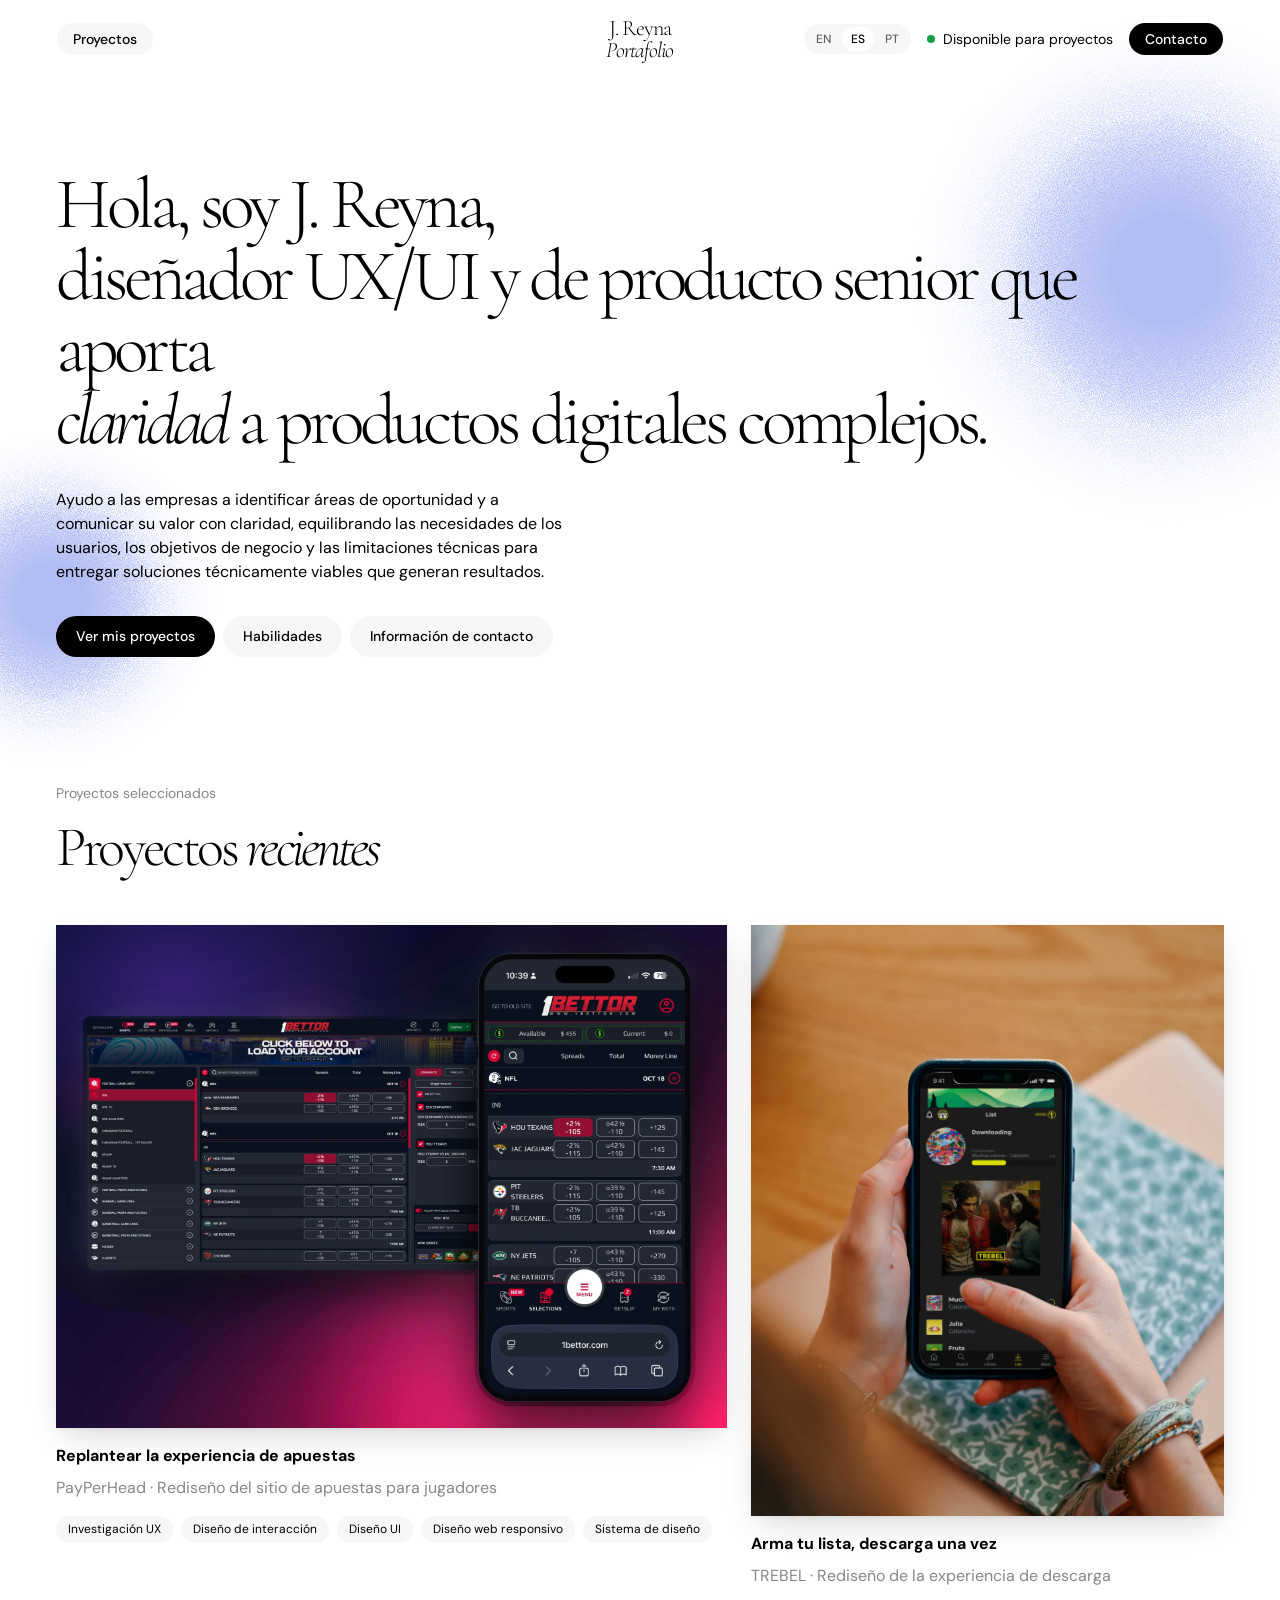
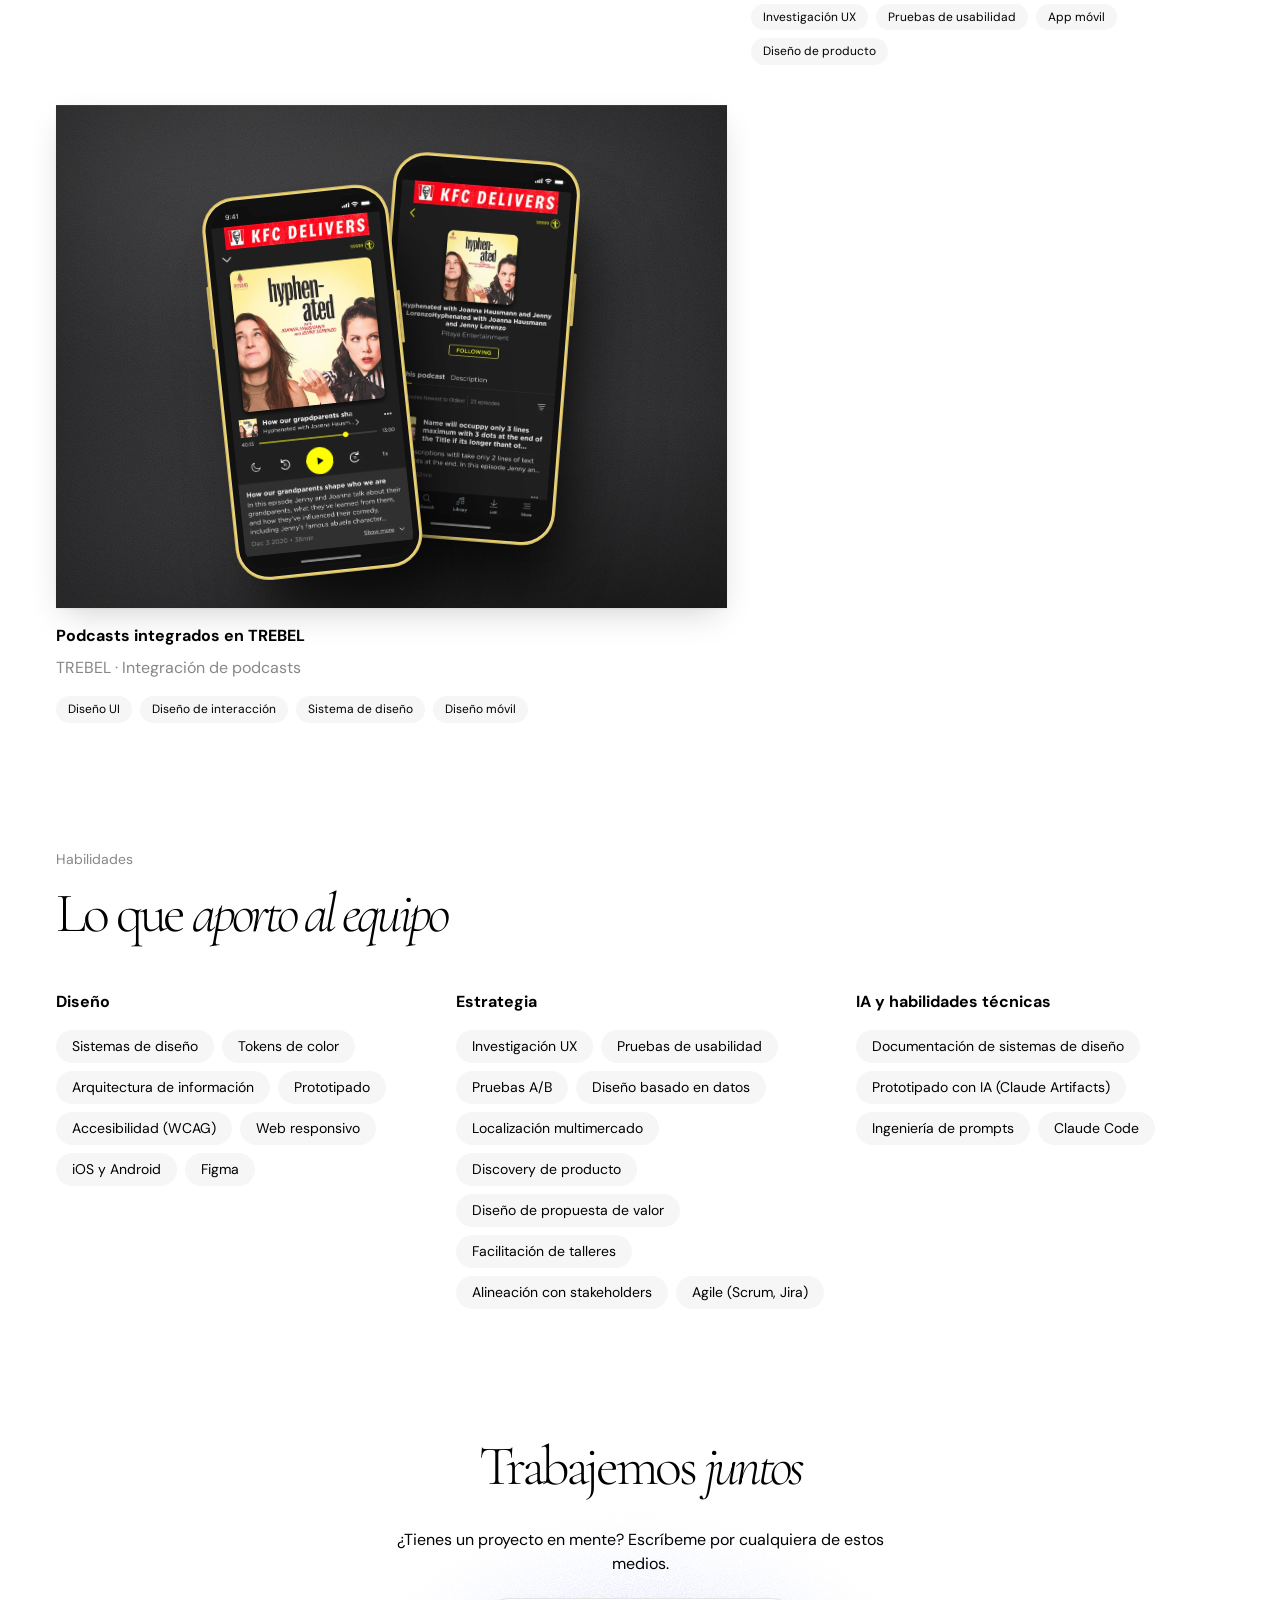
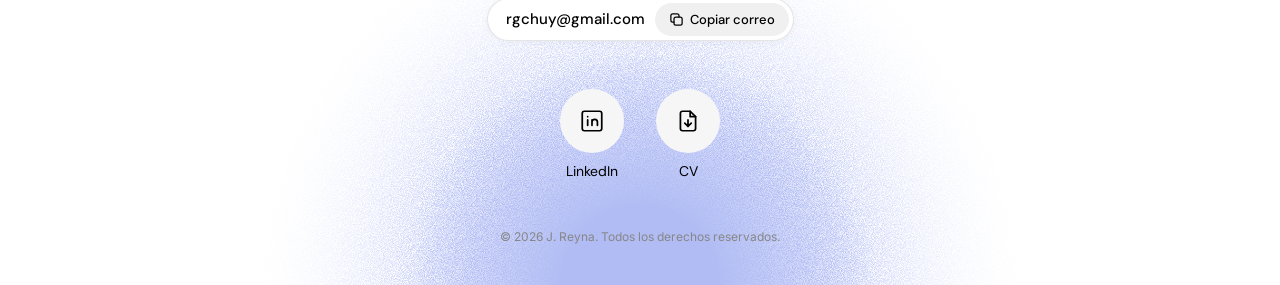
==== commit 35da42e7: "Present the role as Senior UX/UI & Product Designer in the home hero Co-Authored-By: Claude Opus 5.5" ====
--- a/es/index.html
+++ b/es/index.html
@@ -44,7 +44,7 @@
     <section class="hero">
       <h1 class="display">
         Hola, soy J. Reyna,<br>
-        diseñador UX/UI senior que aporta<br class="br-wide">
+        diseñador UX/UI y de producto senior que aporta<br class="br-wide">
         <em>claridad</em> a productos digitales complejos.
       </h1>
       <p class="lead">Ayudo a las empresas a identificar áreas de oportunidad y a comunicar su valor con claridad, equilibrando las necesidades de los usuarios, los objetivos de negocio y las limitaciones técnicas para entregar soluciones técnicamente viables que generan resultados.</p>
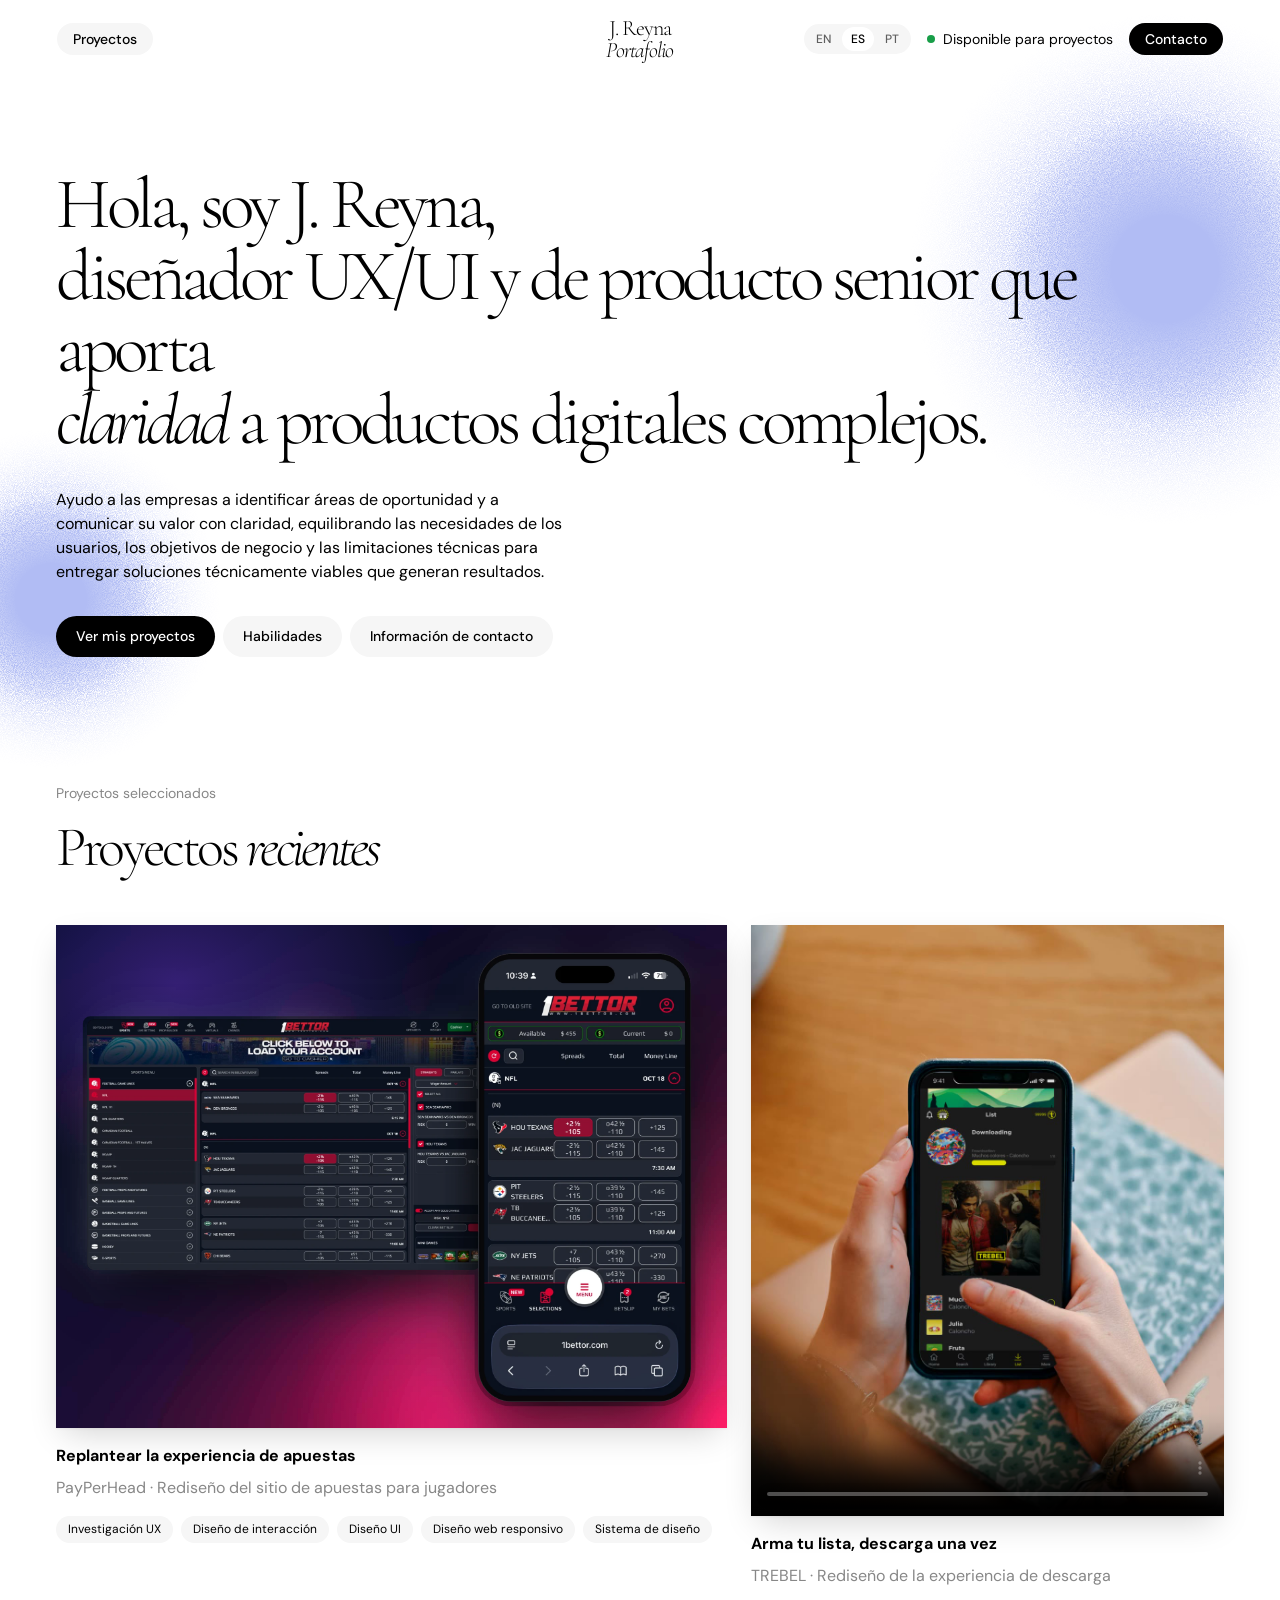
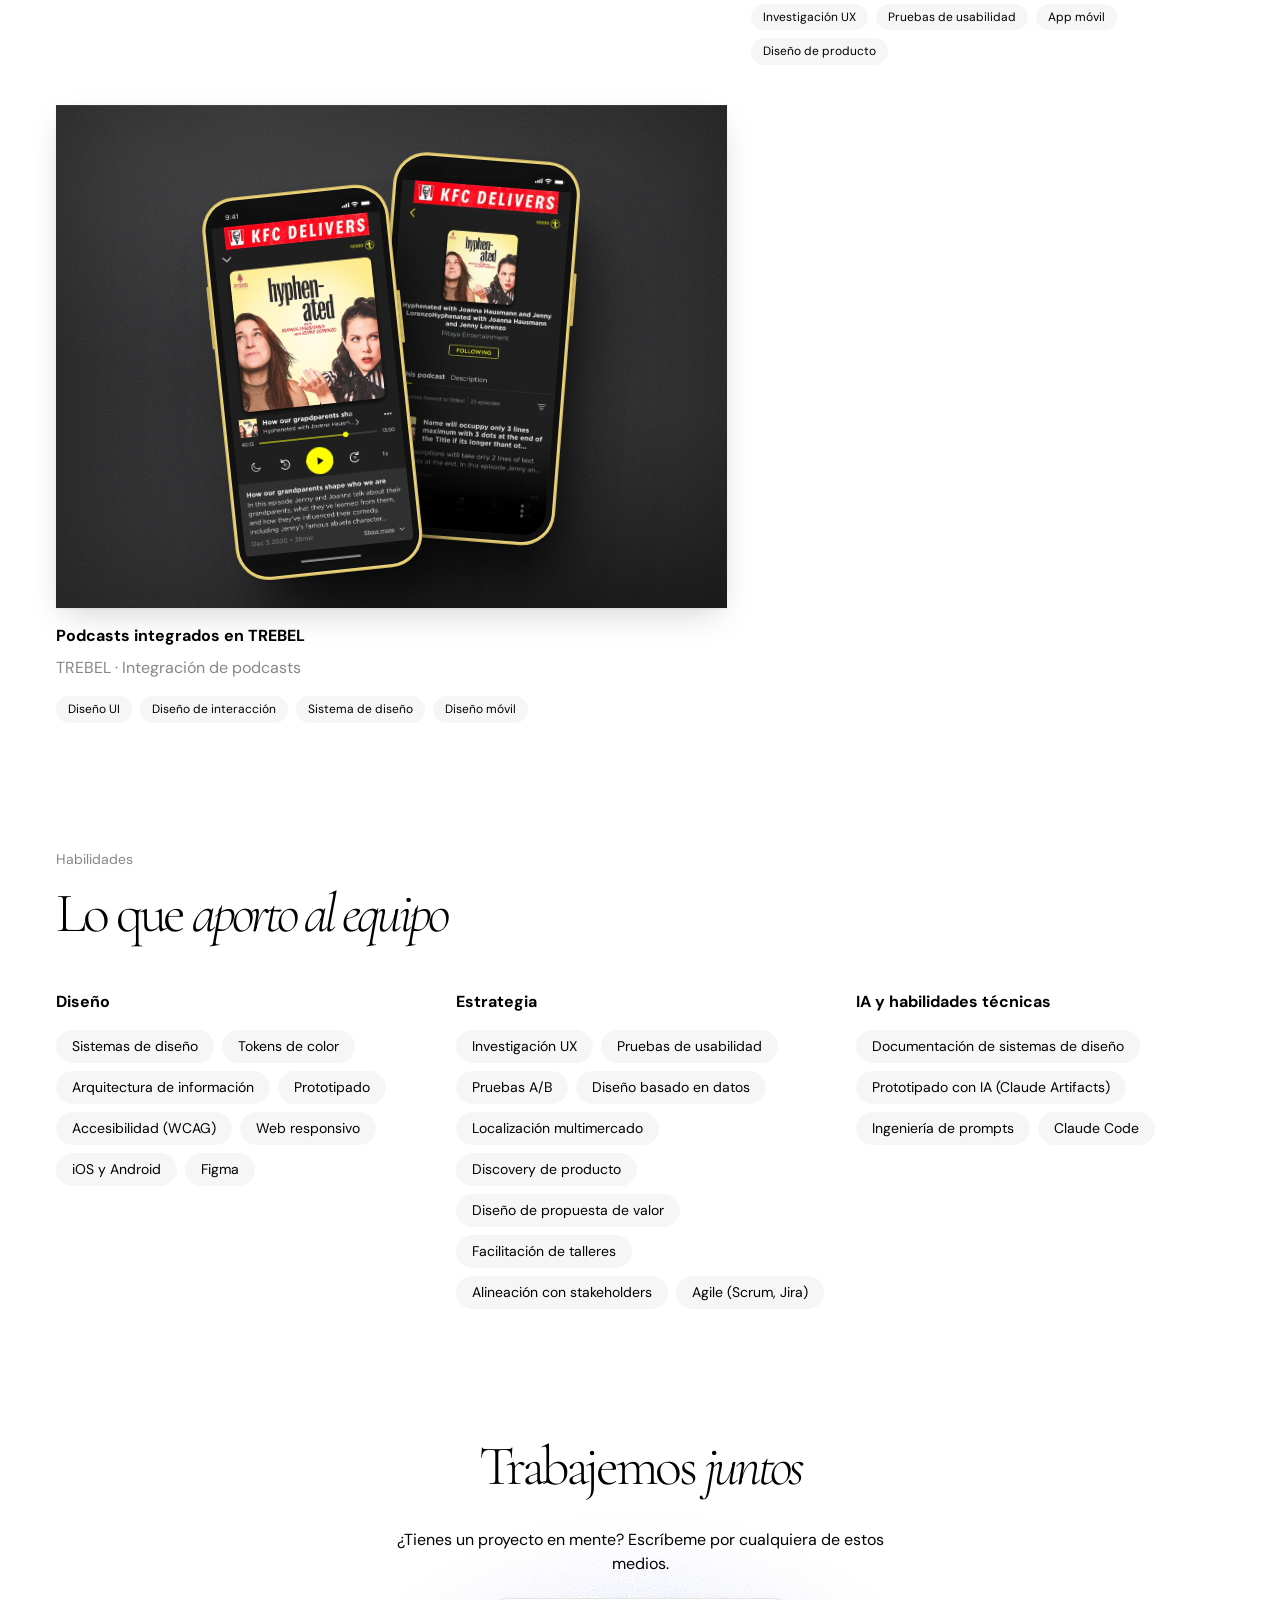
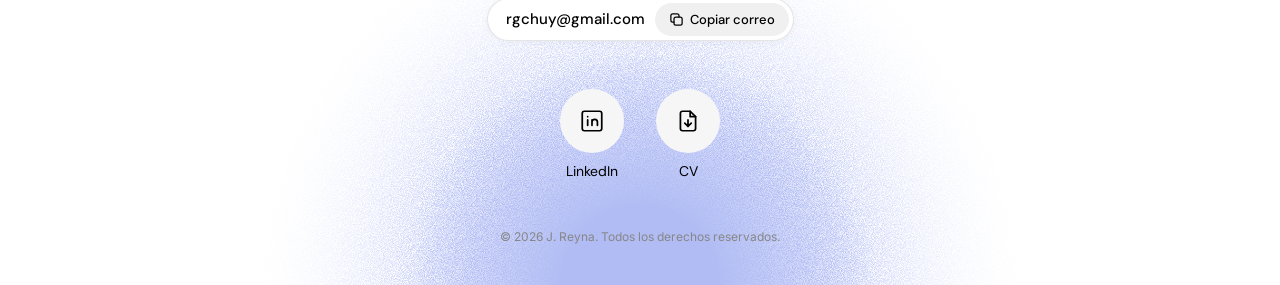
==== commit 2cfdc411: "Keep the filter steps on screen with the video on phones and show controls when autoplay is blocked " ====
--- a/es/index.html
+++ b/es/index.html
@@ -8,7 +8,7 @@
   <link rel="preconnect" href="https://fonts.googleapis.com">
   <link rel="preconnect" href="https://fonts.gstatic.com" crossorigin>
   <link href="https://fonts.googleapis.com/css2?family=Cormorant+Garamond:ital,wght@0,300;1,300&family=DM+Sans:wght@400;500;700&family=Inter:wght@400&display=swap" rel="stylesheet">
-  <link rel="stylesheet" href="../styles.css?v=145">
+  <link rel="stylesheet" href="../styles.css?v=146">
 </head>
 <body class="has-orbs" style="--project-color: #2343e0;">
 
@@ -178,6 +178,6 @@
     <p class="meta">© <span id="year">2026</span> J. Reyna. Todos los derechos reservados.</p>
   </footer>
 
-  <script src="../script.js?v=34"></script>
+  <script src="../script.js?v=35"></script>
 </body>
 </html>
--- a/styles.css
+++ b/styles.css
@@ -1321,7 +1321,10 @@
 @media (max-width: 560px) {
   .p3-states-compare { gap: 16px 12px; }
   .p3-states--row { grid-template-columns: minmax(0, 1fr); }
-  .p3-filter-row { grid-template-columns: minmax(0, 1fr); }
+  /* Steps above a narrower video, so the highlighted step and the video fit on screen together. */
+  .p3-filter-row { grid-template-columns: minmax(0, 1fr); gap: 16px; }
+  .p3-filter-copy { order: -1; gap: 10px; }
+  .p3-filter-row > .p3-slot { width: min(100%, 290px); justify-self: center; }
 }
 .p3-ep-stack { position: relative; margin: 28px 0 0; aspect-ratio: 750 / 1234; }
 .p3-ep-stack > img { position: absolute; left: 0; top: var(--y); transform: translateY(-50%); width: 100%; height: auto; display: block; border-radius: 16px; box-shadow: 0 12px 32px -8px rgba(0, 0, 0, .22); }
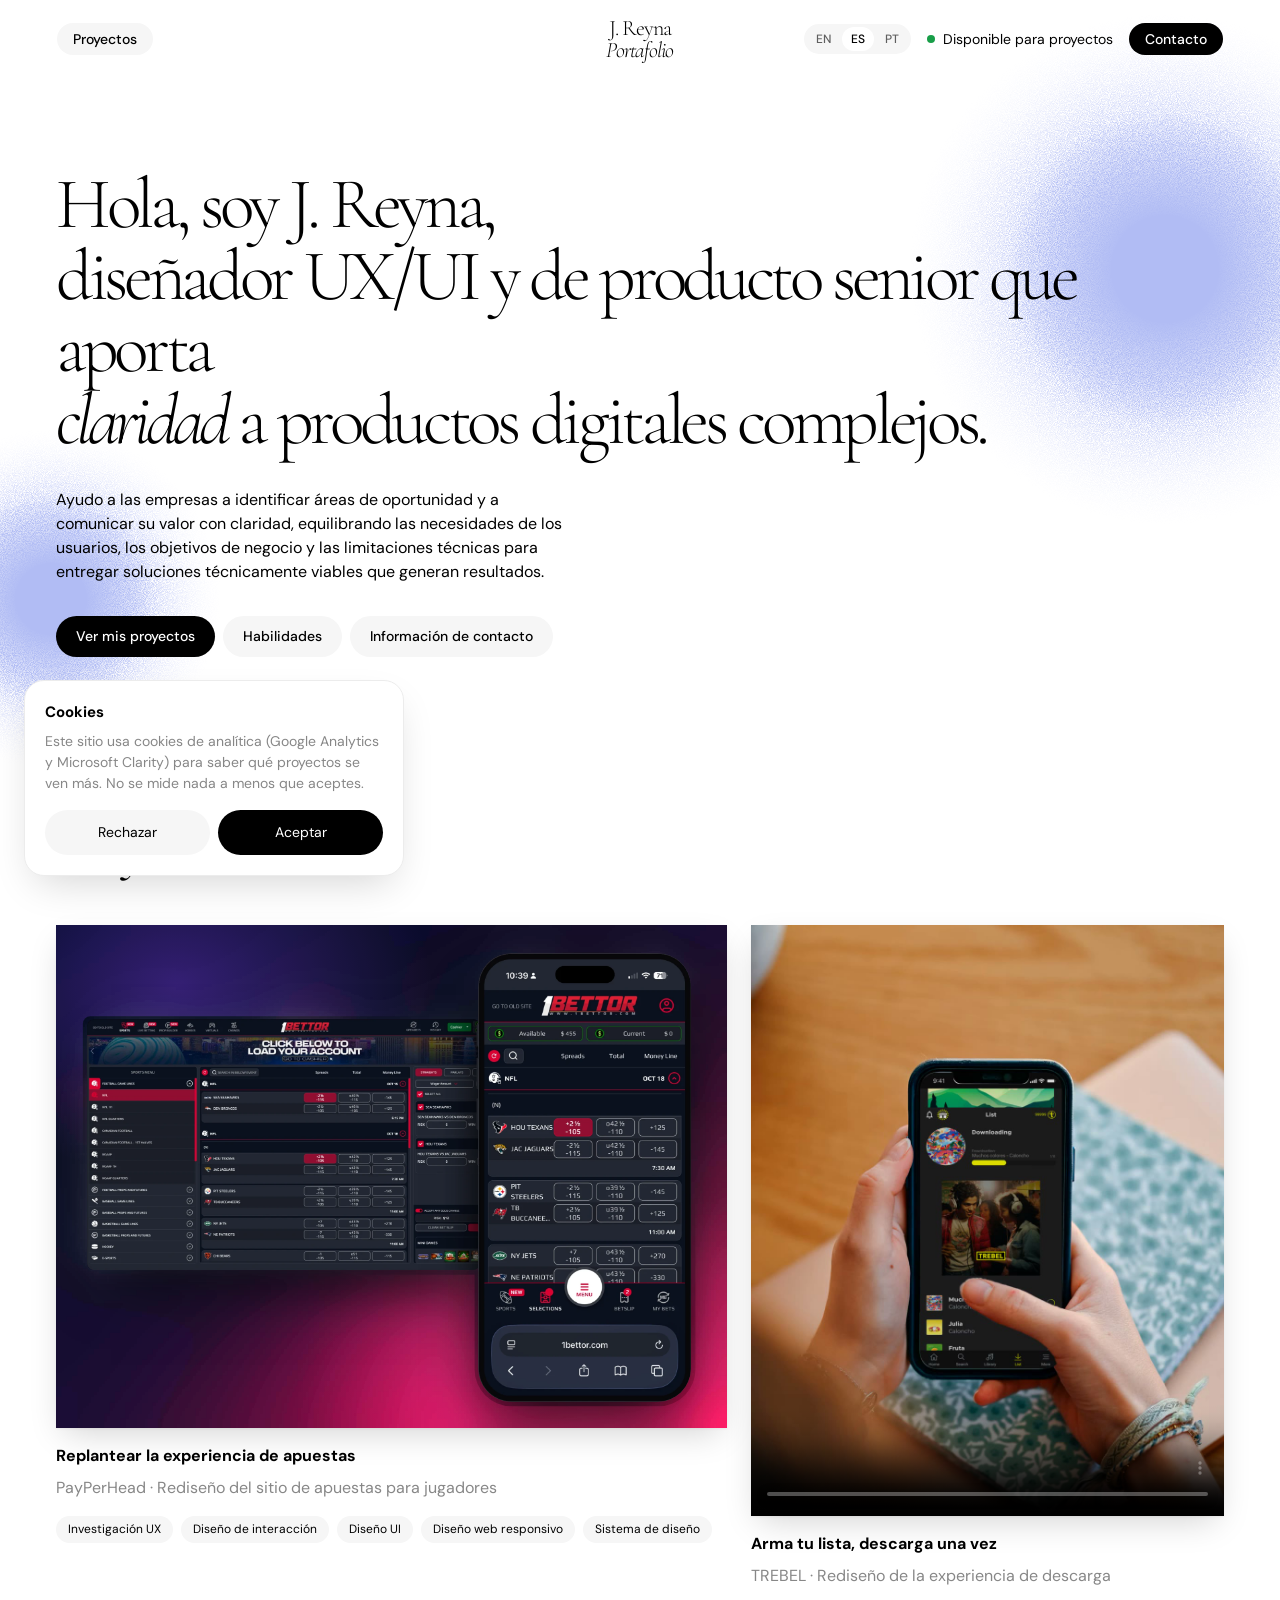
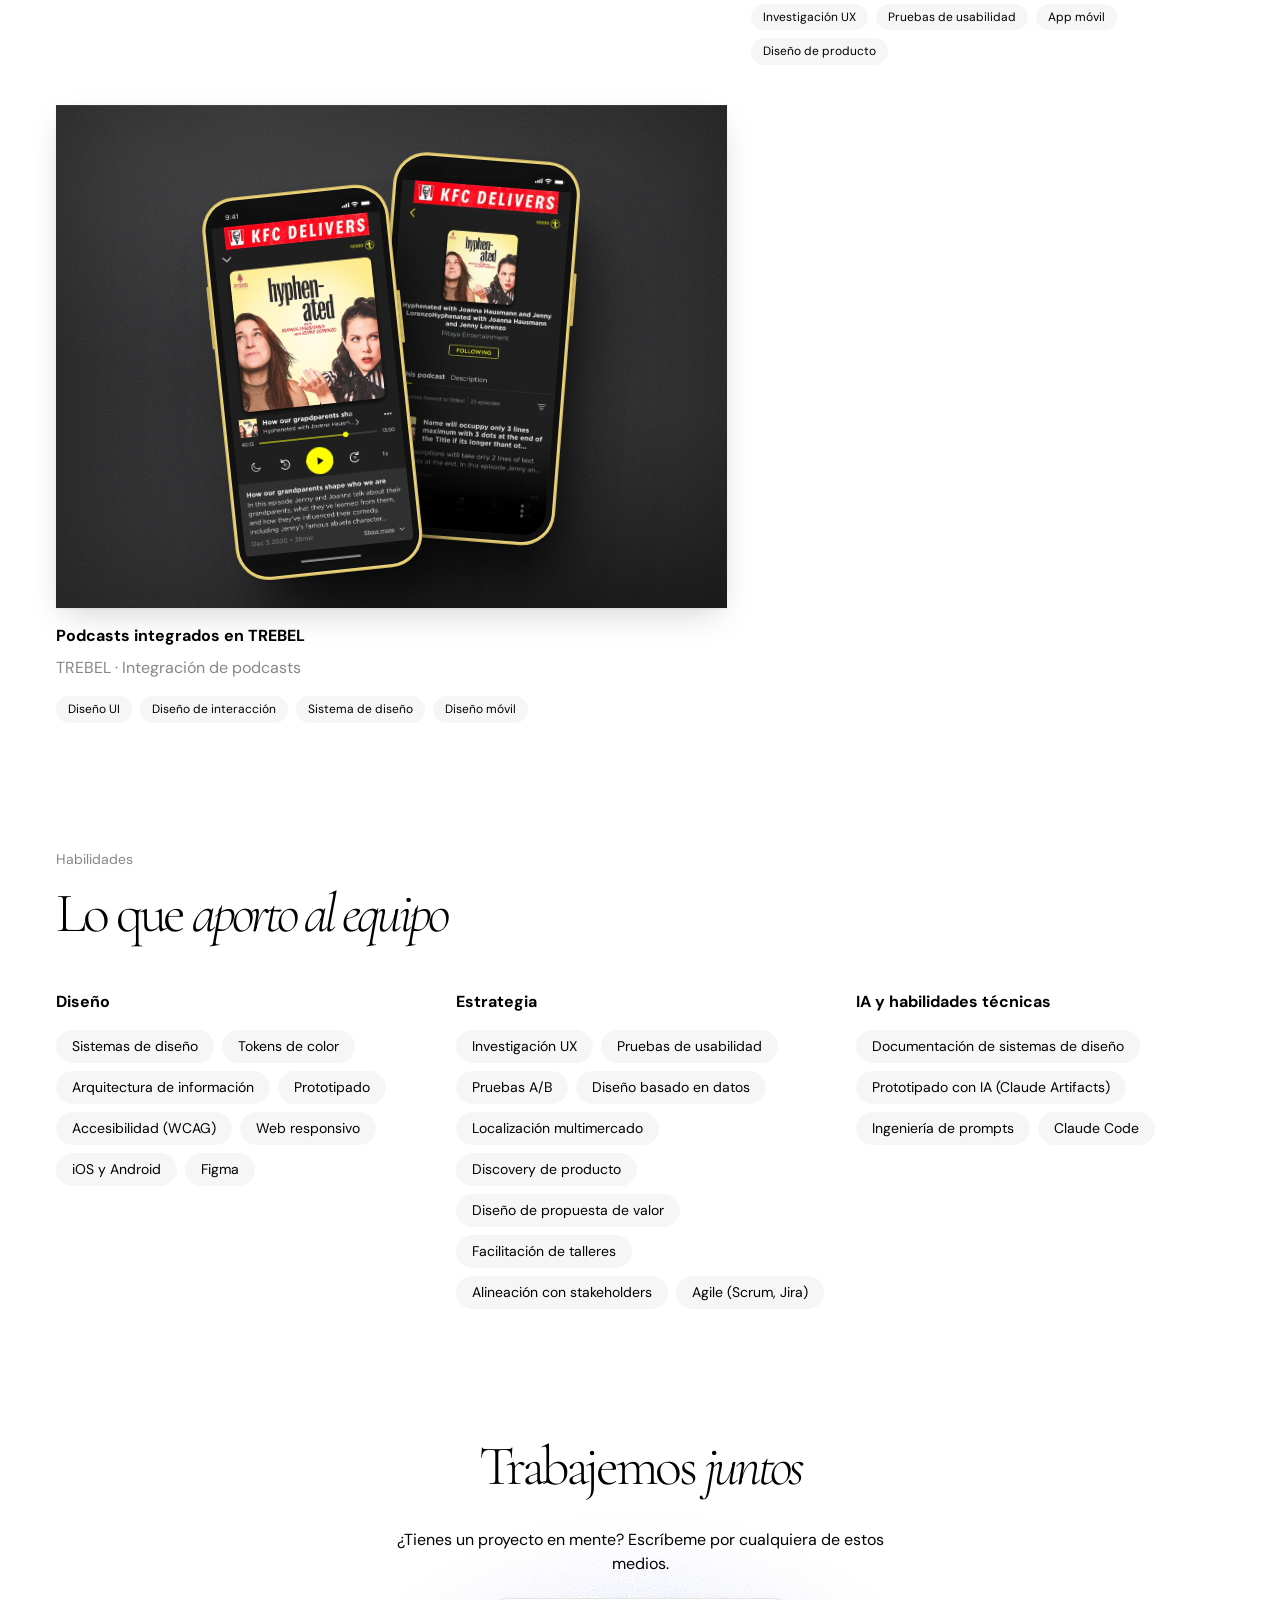
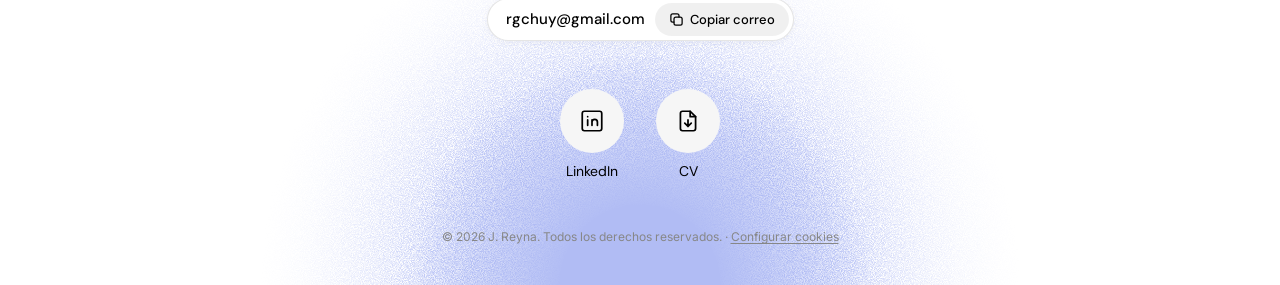
==== commit e869cf0f: "Add a cookie notice and load Google Analytics only after visitors accept Co-Authored-By: Claude Opus" ====
--- a/es/index.html
+++ b/es/index.html
@@ -8,7 +8,7 @@
   <link rel="preconnect" href="https://fonts.googleapis.com">
   <link rel="preconnect" href="https://fonts.gstatic.com" crossorigin>
   <link href="https://fonts.googleapis.com/css2?family=Cormorant+Garamond:ital,wght@0,300;1,300&family=DM+Sans:wght@400;500;700&family=Inter:wght@400&display=swap" rel="stylesheet">
-  <link rel="stylesheet" href="../styles.css?v=146">
+  <link rel="stylesheet" href="../styles.css?v=147">
 </head>
 <body class="has-orbs" style="--project-color: #2343e0;">
 
@@ -178,6 +178,6 @@
     <p class="meta">© <span id="year">2026</span> J. Reyna. Todos los derechos reservados.</p>
   </footer>
 
-  <script src="../script.js?v=35"></script>
+  <script src="../script.js?v=36"></script>
 </body>
 </html>
--- a/styles.css
+++ b/styles.css
@@ -1631,3 +1631,21 @@
 @media (min-width: 600px) and (max-width: 899px) { .tk-notes--list { grid-template-columns: repeat(2, minmax(0, 1fr)); } }
 @media (max-width: 899px) { .tk-mark[data-side="left"] { margin-left: -9px; } }
 .tk-skins { position: relative; }
+
+/* ---------- Cookie notice: analytics load only after "Accept" (script.js) ---------- */
+.consent {
+  position: fixed; z-index: 90; left: 24px; bottom: 24px; width: min(380px, calc(100vw - 32px));
+  display: grid; gap: 8px; padding: 20px; border: 1px solid #ececec; border-radius: 20px;
+  background: var(--color-gallery-white); box-shadow: 0 16px 40px -12px rgba(0, 0, 0, .18);
+  opacity: 0; transform: translateY(12px); pointer-events: none; transition: opacity .35s ease, transform .35s ease;
+}
+.consent.is-on { opacity: 1; transform: none; pointer-events: auto; }
+.consent__title { margin: 0; font-size: 15px; font-weight: 700; color: var(--color-ink); }
+.consent__text { margin: 0; font-size: 14px; line-height: 1.5; color: var(--color-quiet-gray); }
+.consent__actions { display: flex; gap: 8px; margin-top: 8px; }
+.consent__actions .btn { flex: 1; border: 0; font: inherit; font-size: 14px; cursor: pointer; }
+.meta-link { padding: 0; border: 0; background: none; font: inherit; color: inherit; text-decoration: underline; text-underline-offset: 2px; cursor: pointer; }
+.meta-link:hover { color: var(--color-ink); }
+@media (max-width: 560px) {
+  .consent { left: 16px; right: 16px; bottom: 16px; width: auto; }
+}
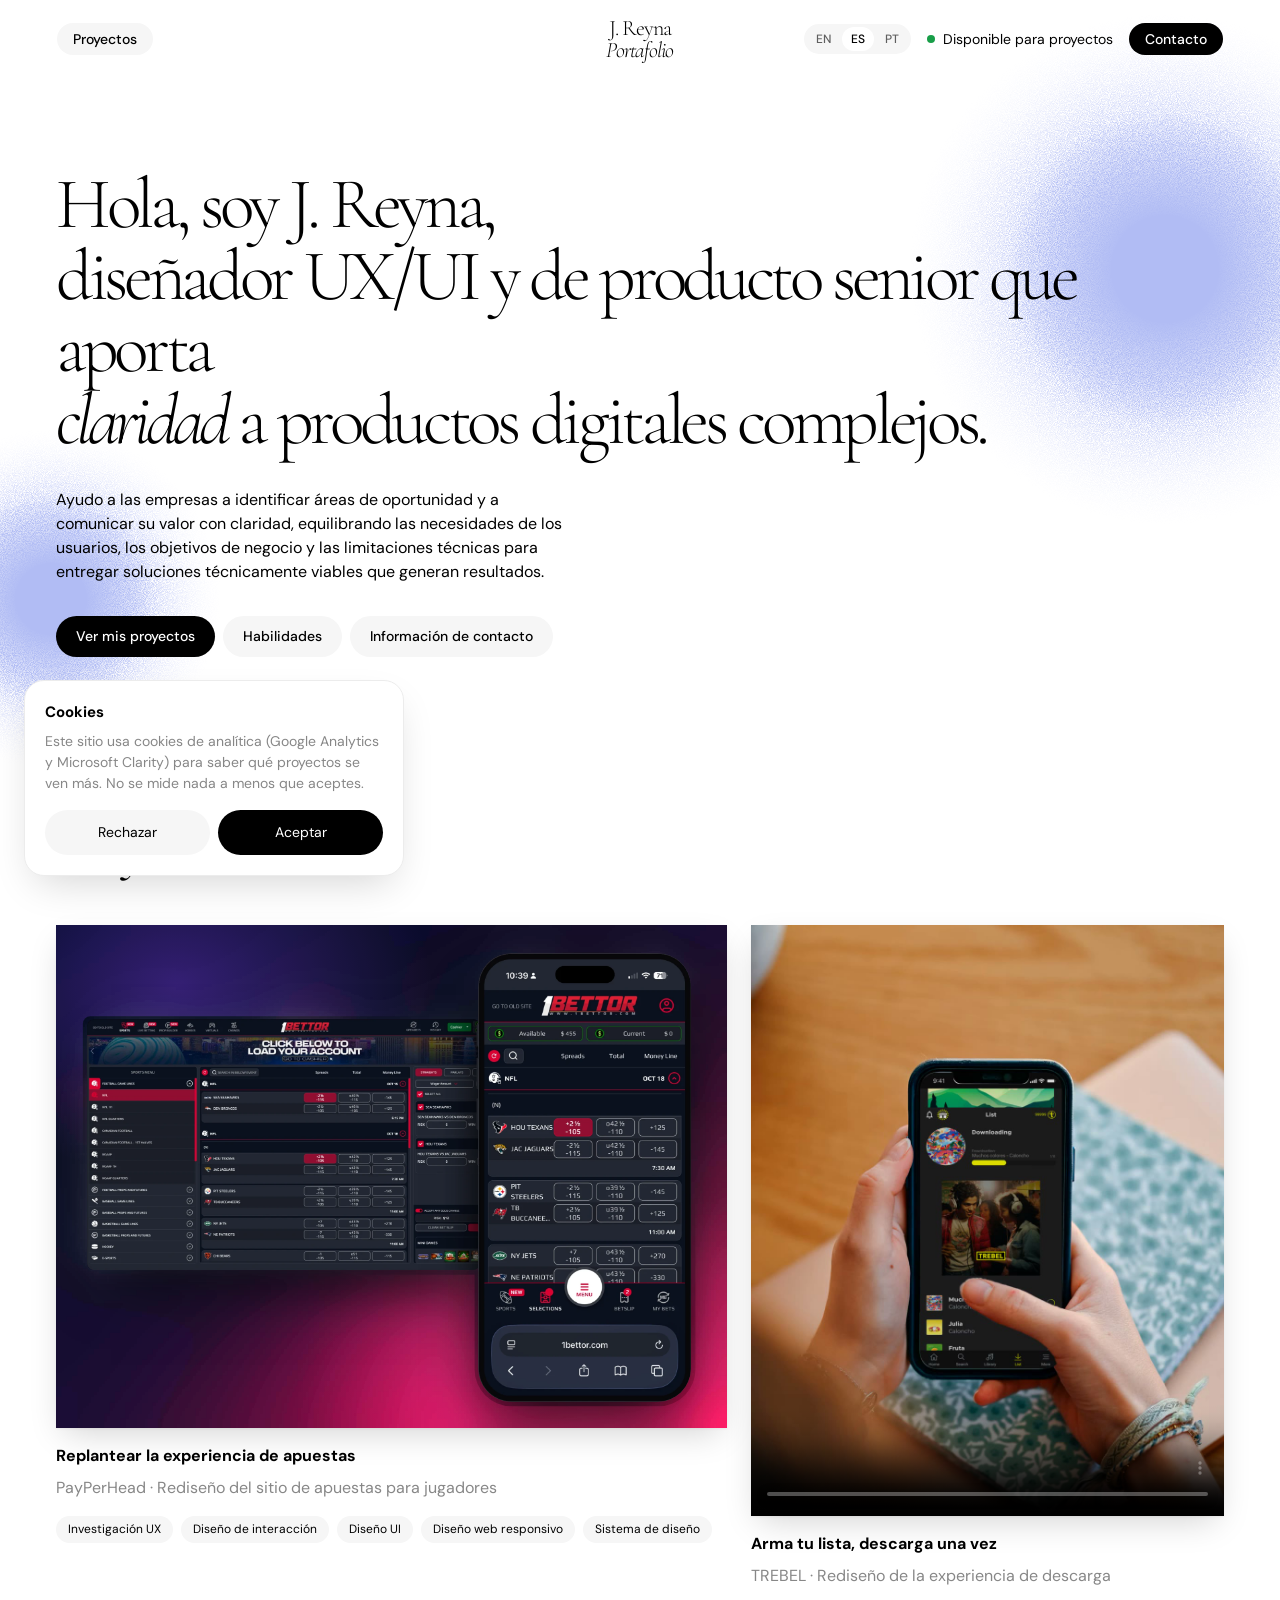
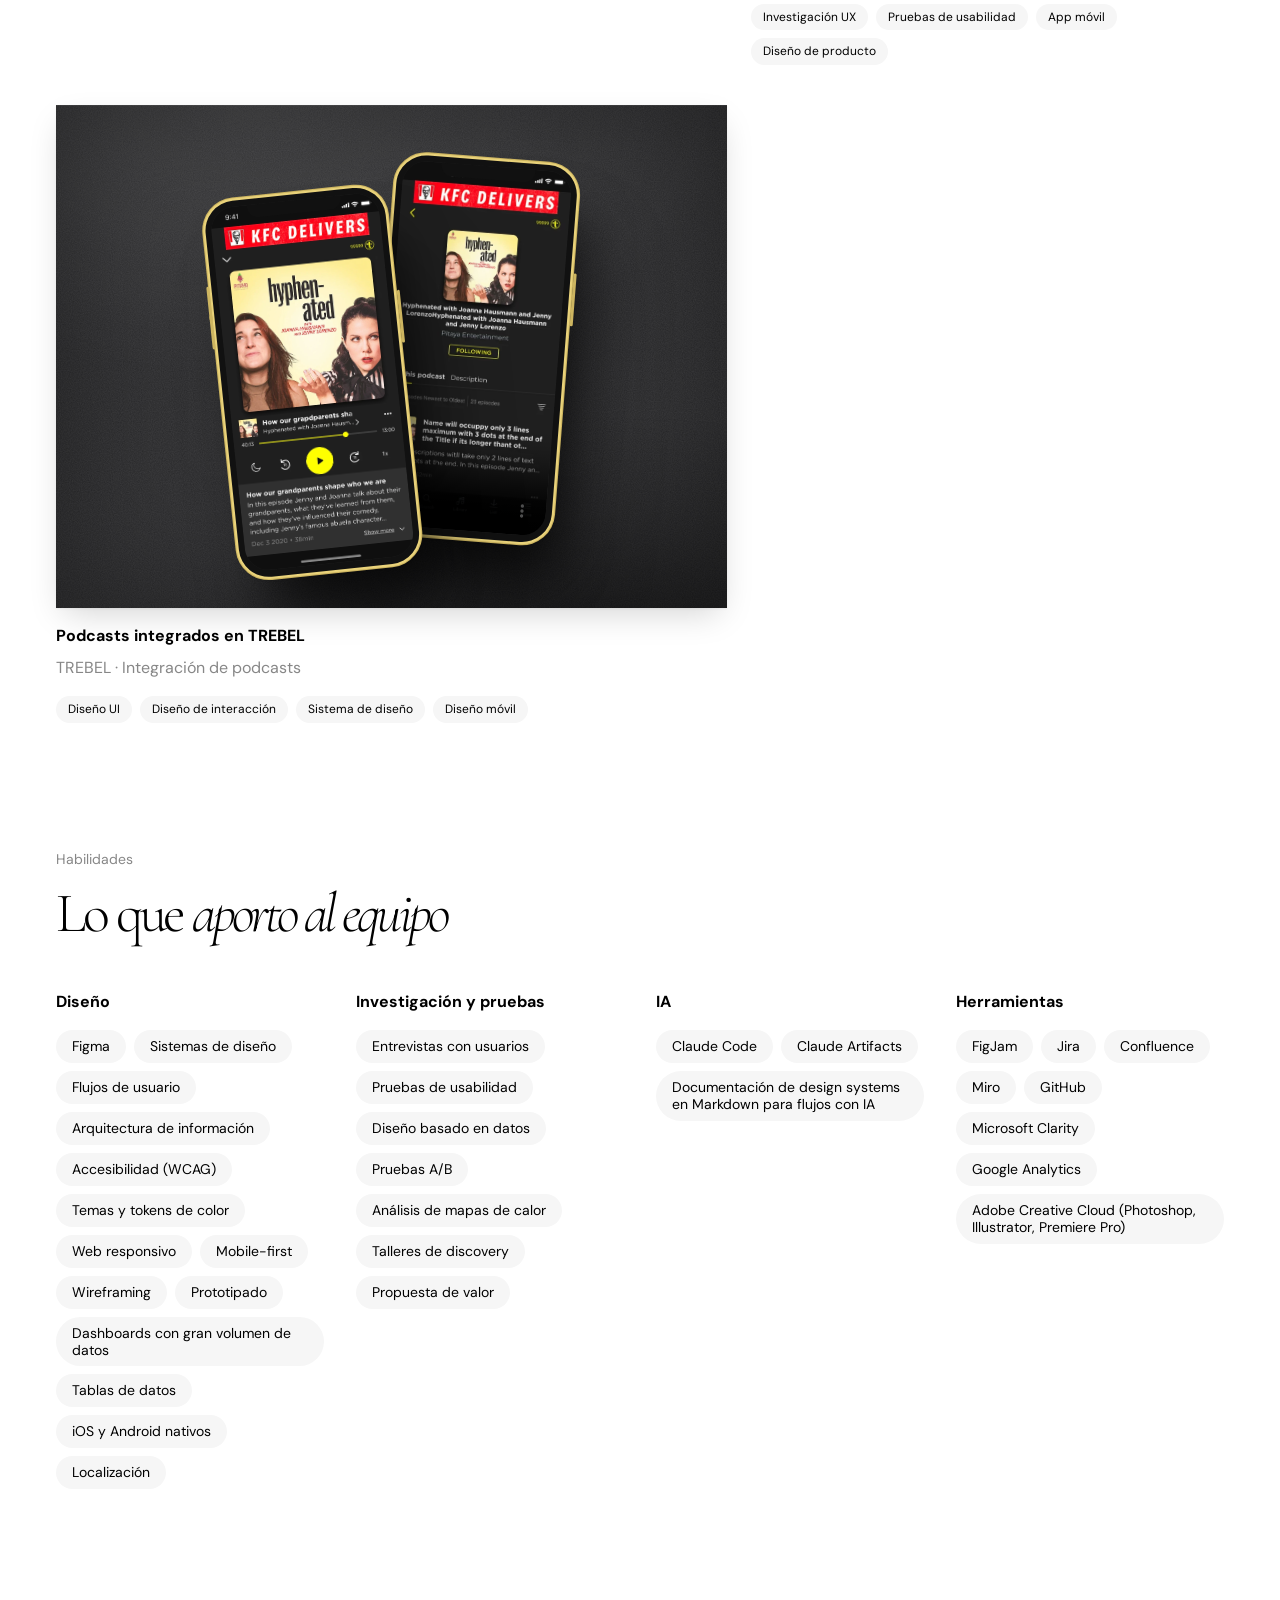
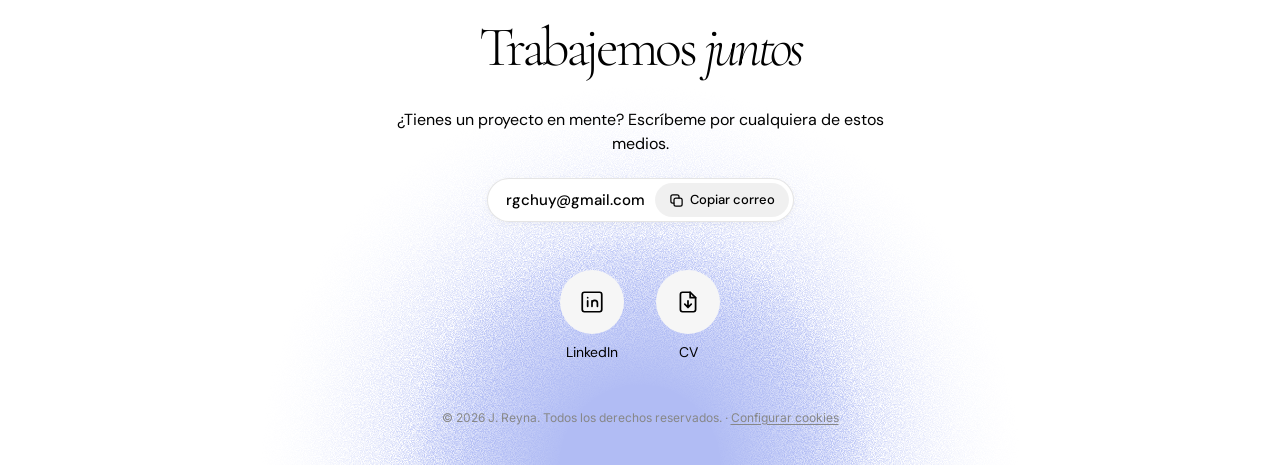
==== commit 96a5c657: "Replace the skills on the home page and in the CVs Co-Authored-By: Claude Opus 5.5 <noreply@anthropi" ====
--- a/es/index.html
+++ b/es/index.html
@@ -127,19 +127,25 @@
         <div class="skill-group">
           <h3>Diseño</h3>
           <ul class="tags">
-            <li>Sistemas de diseño</li><li>Tokens de color</li><li>Arquitectura de información</li><li>Prototipado</li><li>Accesibilidad (WCAG)</li><li>Web responsivo</li><li>iOS y Android</li><li>Figma</li>
+            <li>Figma</li><li>Sistemas de diseño</li><li>Flujos de usuario</li><li>Arquitectura de información</li><li>Accesibilidad (WCAG)</li><li>Temas y tokens de color</li><li>Web responsivo</li><li>Mobile-first</li><li>Wireframing</li><li>Prototipado</li><li>Dashboards con gran volumen de datos</li><li>Tablas de datos</li><li>iOS y Android nativos</li><li>Localización</li>
           </ul>
         </div>
         <div class="skill-group">
-          <h3>Estrategia</h3>
+          <h3>Investigación y pruebas</h3>
           <ul class="tags">
-            <li>Investigación UX</li><li>Pruebas de usabilidad</li><li>Pruebas A/B</li><li>Diseño basado en datos</li><li>Localización multimercado</li><li>Discovery de producto</li><li>Diseño de propuesta de valor</li><li>Facilitación de talleres</li><li>Alineación con stakeholders</li><li>Agile (Scrum, Jira)</li>
+            <li>Entrevistas con usuarios</li><li>Pruebas de usabilidad</li><li>Diseño basado en datos</li><li>Pruebas A/B</li><li>Análisis de mapas de calor</li><li>Talleres de discovery</li><li>Propuesta de valor</li>
           </ul>
         </div>
         <div class="skill-group">
-          <h3>IA y habilidades técnicas</h3>
+          <h3>IA</h3>
           <ul class="tags">
-            <li>Documentación de sistemas de diseño</li><li>Prototipado con IA (Claude Artifacts)</li><li>Ingeniería de prompts</li><li>Claude Code</li>
+            <li>Claude Code</li><li>Claude Artifacts</li><li>Documentación de design systems en Markdown para flujos con IA</li>
+          </ul>
+        </div>
+        <div class="skill-group">
+          <h3>Herramientas</h3>
+          <ul class="tags">
+            <li>FigJam</li><li>Jira</li><li>Confluence</li><li>Miro</li><li>GitHub</li><li>Microsoft Clarity</li><li>Google Analytics</li><li>Adobe Creative Cloud (Photoshop, Illustrator, Premiere Pro)</li>
           </ul>
         </div>
       </div>
@@ -162,7 +168,7 @@
 
     <ul class="contact-icons">
       <li>
-        <a class="icon-btn" href="https://www.linkedin.com/in/jes%C3%BAs-reyna-gonz%C3%A1lez-114232109/" target="_blank" rel="noopener" aria-label="LinkedIn">
+        <a class="icon-btn" href="https://www.linkedin.com/in/jesus-reyna-gonzalez-114232109/" target="_blank" rel="noopener" aria-label="LinkedIn">
           <svg viewBox="0 0 24 24" fill="none" stroke="currentColor" stroke-width="1.6" stroke-linecap="round" stroke-linejoin="round"><rect x="3" y="3" width="18" height="18" rx="2"/><path d="M8 11v5M8 8v.01M12 16v-5M12 13a2.5 2.5 0 0 1 5 0v3"/></svg>
         </a>
         <span>LinkedIn</span>
@@ -178,6 +184,6 @@
     <p class="meta">© <span id="year">2026</span> J. Reyna. Todos los derechos reservados.</p>
   </footer>
 
-  <script src="../script.js?v=36"></script>
+  <script src="../script.js?v=38"></script>
 </body>
 </html>
